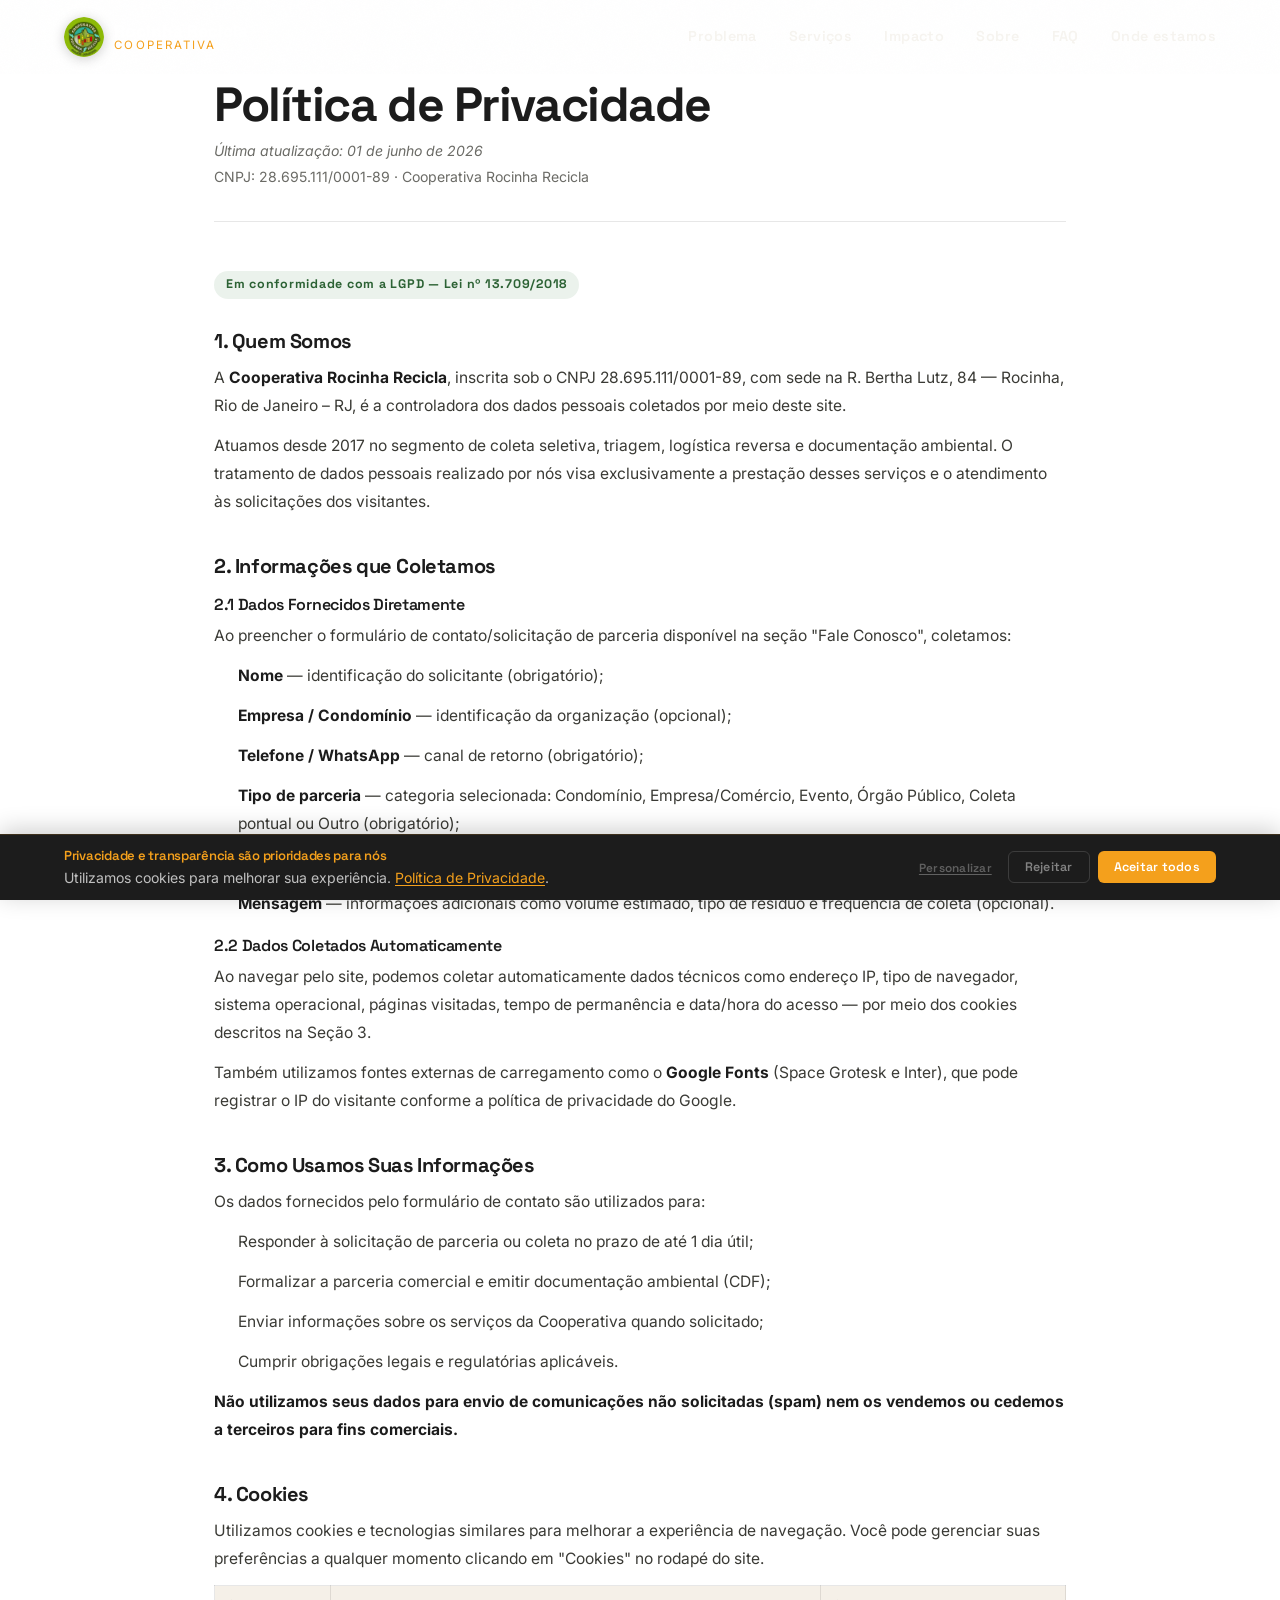
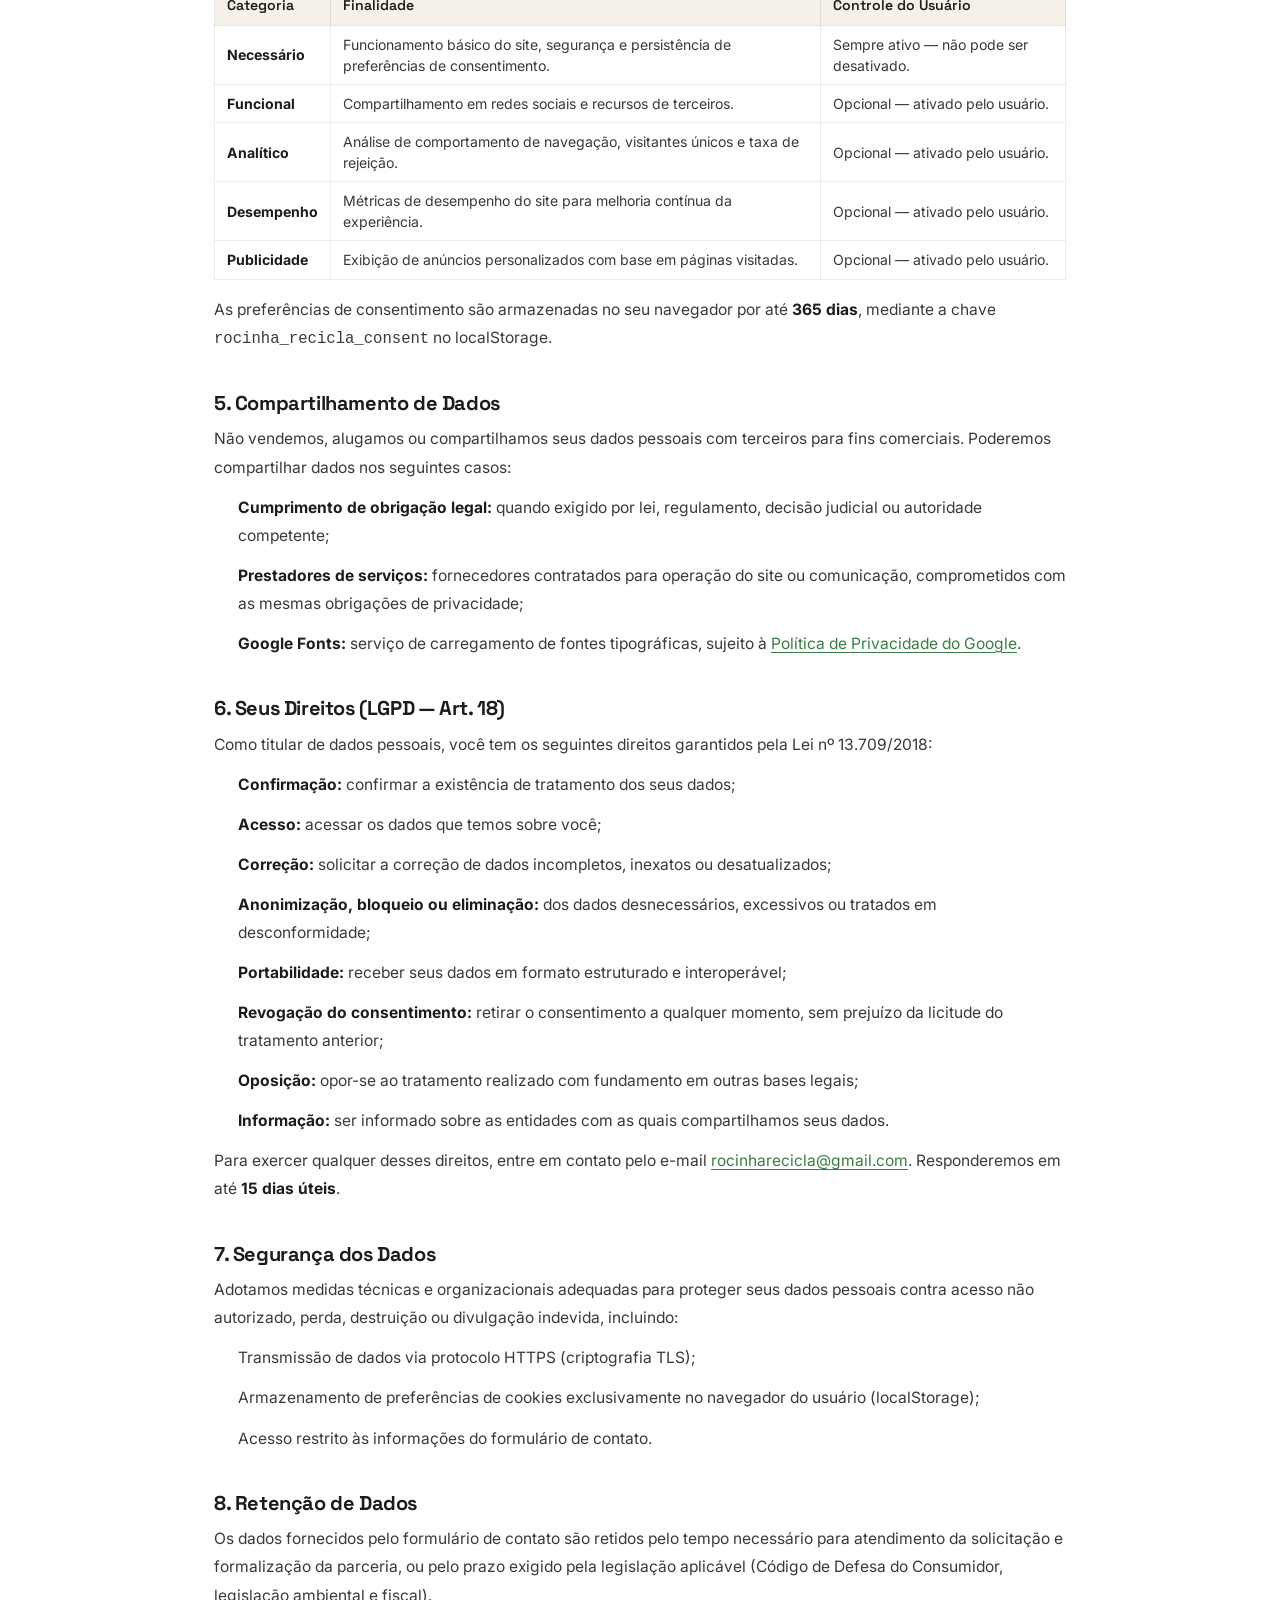
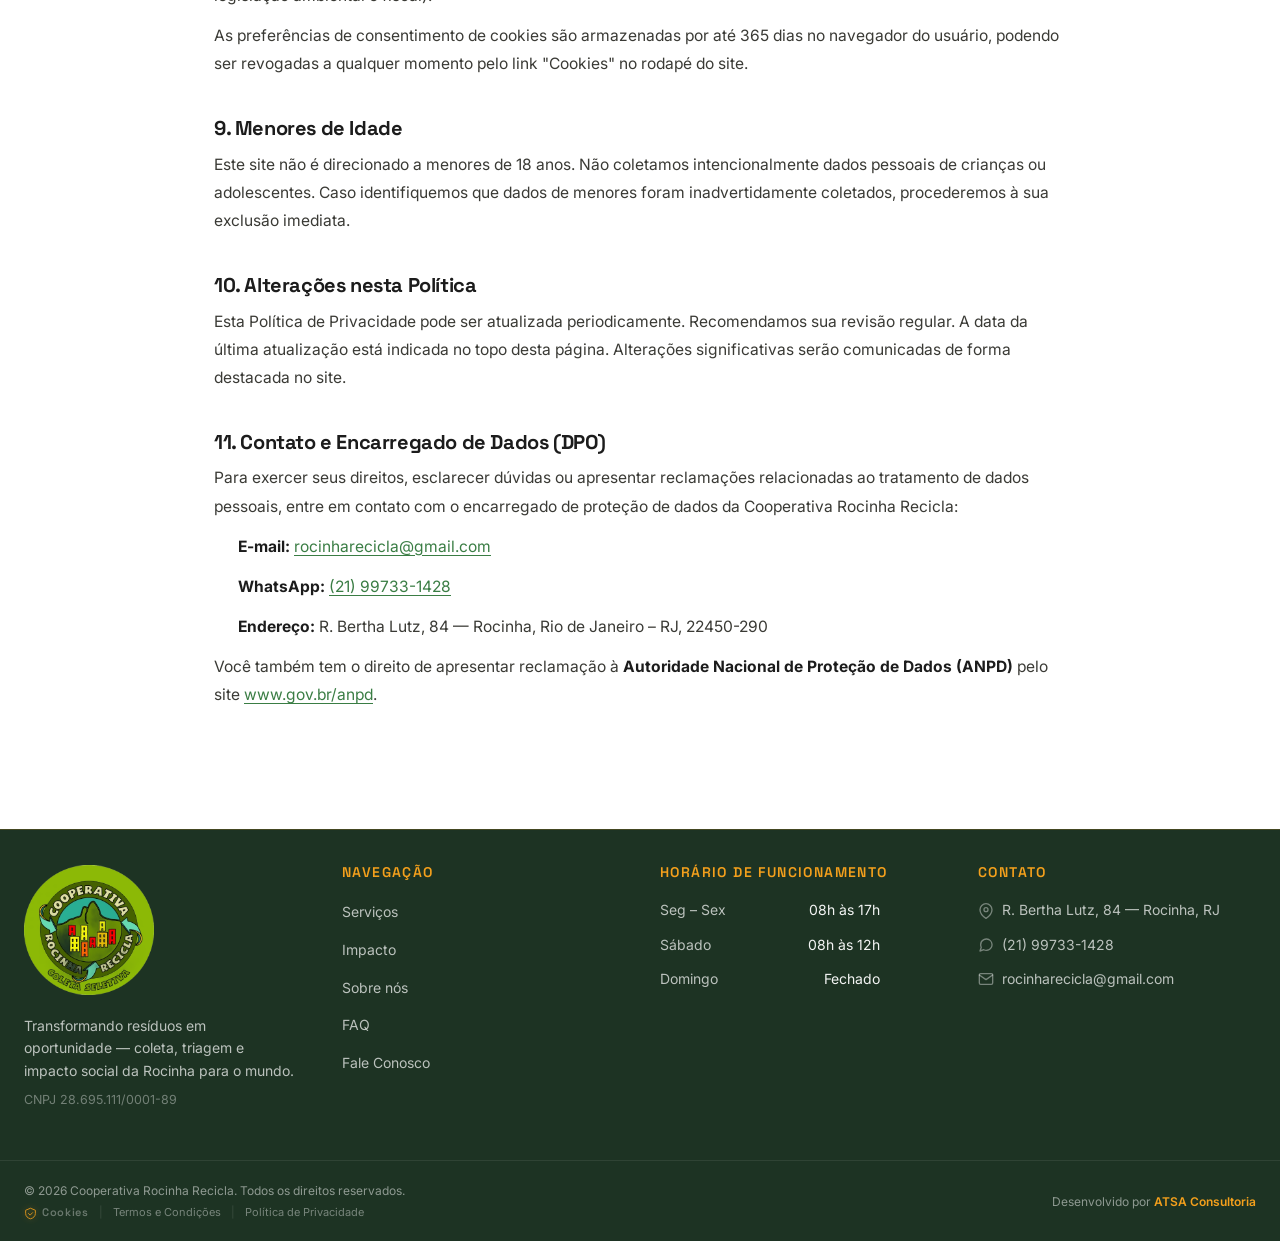
==== politica-de-privacidade.html @ c4a83812 "feat: adiciona landing page Cooperativa Rocinha Recicla Adiciona projeto completo da landing page: -" ====
<!DOCTYPE html>
<html lang="pt-BR">
<head>
  <meta charset="UTF-8">
  <meta name="viewport" content="width=device-width, initial-scale=1.0">
  <title>Política de Privacidade — Cooperativa Rocinha Recicla</title>
  <meta name="description" content="Política de Privacidade da Cooperativa Rocinha Recicla. Em conformidade com a LGPD (Lei 13.709/2018).">
  <link rel="preconnect" href="https://fonts.googleapis.com">
  <link rel="preconnect" href="https://fonts.gstatic.com" crossorigin>
  <link href="https://fonts.googleapis.com/css2?family=Space+Grotesk:wght@500;600;700&family=Inter:wght@400;500;600&display=swap" rel="stylesheet">
  <link rel="shortcut icon" href="Assets/favicon-rocinha-recicla.ico" type="image/x-icon">
  <link rel="stylesheet" href="style.css">
  <style>
    .legal-page {
      max-width: 900px;
      margin: 0 auto;
      padding: 80px 24px 80px;
    }
    .legal-page h1 {
      font-family: 'Space Grotesk', sans-serif;
      font-size: clamp(2rem, 5vw, 3rem);
      letter-spacing: -0.03em;
      line-height: 1.05;
      color: var(--preto);
      margin-bottom: 0.5rem;
    }
    .legal-page .legal-meta {
      font-size: 0.88rem;
      color: var(--cinza);
      margin-bottom: 3rem;
      padding-bottom: 2rem;
      border-bottom: 1px solid rgba(28,28,28,0.10);
    }
    .legal-page .legal-lgpd-badge {
      display: inline-block;
      background: rgba(58,125,68,0.10);
      color: #2c6234;
      font-family: 'Space Grotesk', sans-serif;
      font-size: 0.78rem;
      font-weight: 700;
      letter-spacing: 0.06em;
      padding: 4px 12px;
      border-radius: 100px;
      margin-bottom: 2rem;
    }
    .legal-page section { margin-bottom: 2.5rem; }
    .legal-page h2 {
      font-family: 'Space Grotesk', sans-serif;
      font-size: 1.25rem;
      font-weight: 700;
      letter-spacing: -0.02em;
      color: var(--preto);
      margin-bottom: 0.75rem;
    }
    .legal-page h3 {
      font-family: 'Space Grotesk', sans-serif;
      font-size: 1rem;
      font-weight: 600;
      color: var(--preto);
      margin: 1.25rem 0 0.5rem;
    }
    .legal-page p, .legal-page li {
      font-family: 'Inter', sans-serif;
      font-size: 0.975rem;
      line-height: 1.8;
      color: #3a3a35;
      margin-bottom: 0.75rem;
    }
    .legal-page ul {
      padding-left: 1.5rem;
      margin-bottom: 0.75rem;
    }
    .legal-page a {
      color: var(--verde);
      text-decoration: underline;
      text-underline-offset: 3px;
    }
    .legal-page a:hover { color: var(--verde-700); }
    .legal-page strong { color: var(--preto); }
    .legal-page .cookie-table {
      width: 100%;
      border-collapse: collapse;
      font-size: 0.88rem;
      margin-bottom: 1rem;
    }
    .legal-page .cookie-table th {
      background: #f5f0e8;
      font-family: 'Space Grotesk', sans-serif;
      font-weight: 600;
      text-align: left;
      padding: 8px 12px;
      border: 1px solid rgba(28,28,28,0.10);
    }
    .legal-page .cookie-table td {
      padding: 8px 12px;
      border: 1px solid rgba(28,28,28,0.08);
      color: #3a3a35;
      line-height: 1.5;
    }
  </style>
</head>
<body>

<!-- ============ NAVBAR ============ -->
<div id="nav-sentinel" aria-hidden="true"></div>
<header class="nav" id="nav" data-anim="nav">
  <div class="nav__inner">
    <a class="brand" href="index.html" aria-label="Cooperativa Rocinha Recicla — início">
      <span class="brand__mark" aria-hidden="true">
        <img src="Assets/logo-cooperativa-rocinha-recicla.webp" alt="Logotipo oficial da Cooperativa Rocinha Recicla" width="40" height="40" class="brand__logo-img">
      </span>
      <span class="brand__text">
        <strong>Rocinha Recicla</strong>
        <em>Cooperativa</em>
      </span>
    </a>
    <nav class="nav__links" aria-label="Navegação principal">
      <a href="index.html#problema">Problema</a>
      <a href="index.html#servicos">Serviços</a>
      <a href="index.html#impacto">Impacto</a>
      <a href="index.html#sobre">Sobre</a>
      <a href="index.html#faq">FAQ</a>
      <a href="index.html#localizacao">Onde estamos</a>
    </nav>
    <button class="nav__burger" id="burger" aria-label="Abrir menu" aria-expanded="false">
      <span></span><span></span><span></span>
    </button>
  </div>
</header>

<!-- ============ CONTEÚDO LEGAL ============ -->
<main>
  <div class="legal-page">
    <h1>Política de Privacidade</h1>
    <p class="legal-meta">
      <em>Última atualização: 01 de junho de 2026</em><br>
      CNPJ: 28.695.111/0001-89 · Cooperativa Rocinha Recicla
    </p>
    <span class="legal-lgpd-badge">Em conformidade com a LGPD — Lei nº 13.709/2018</span>

    <section>
      <h2>1. Quem Somos</h2>
      <p>A <strong>Cooperativa Rocinha Recicla</strong>, inscrita sob o CNPJ 28.695.111/0001-89, com sede na R. Bertha Lutz, 84 — Rocinha, Rio de Janeiro – RJ, é a controladora dos dados pessoais coletados por meio deste site.</p>
      <p>Atuamos desde 2017 no segmento de coleta seletiva, triagem, logística reversa e documentação ambiental. O tratamento de dados pessoais realizado por nós visa exclusivamente a prestação desses serviços e o atendimento às solicitações dos visitantes.</p>
    </section>

    <section>
      <h2>2. Informações que Coletamos</h2>

      <h3>2.1 Dados Fornecidos Diretamente</h3>
      <p>Ao preencher o formulário de contato/solicitação de parceria disponível na seção "Fale Conosco", coletamos:</p>
      <ul>
        <li><strong>Nome</strong> — identificação do solicitante (obrigatório);</li>
        <li><strong>Empresa / Condomínio</strong> — identificação da organização (opcional);</li>
        <li><strong>Telefone / WhatsApp</strong> — canal de retorno (obrigatório);</li>
        <li><strong>Tipo de parceria</strong> — categoria selecionada: Condomínio, Empresa/Comércio, Evento, Órgão Público, Coleta pontual ou Outro (obrigatório);</li>
        <li><strong>E-mail</strong> — canal de retorno e envio de documentação (obrigatório);</li>
        <li><strong>Mensagem</strong> — informações adicionais como volume estimado, tipo de resíduo e frequência de coleta (opcional).</li>
      </ul>

      <h3>2.2 Dados Coletados Automaticamente</h3>
      <p>Ao navegar pelo site, podemos coletar automaticamente dados técnicos como endereço IP, tipo de navegador, sistema operacional, páginas visitadas, tempo de permanência e data/hora do acesso — por meio dos cookies descritos na Seção 3.</p>
      <p>Também utilizamos fontes externas de carregamento como o <strong>Google Fonts</strong> (Space Grotesk e Inter), que pode registrar o IP do visitante conforme a política de privacidade do Google.</p>
    </section>

    <section>
      <h2>3. Como Usamos Suas Informações</h2>
      <p>Os dados fornecidos pelo formulário de contato são utilizados para:</p>
      <ul>
        <li>Responder à solicitação de parceria ou coleta no prazo de até 1 dia útil;</li>
        <li>Formalizar a parceria comercial e emitir documentação ambiental (CDF);</li>
        <li>Enviar informações sobre os serviços da Cooperativa quando solicitado;</li>
        <li>Cumprir obrigações legais e regulatórias aplicáveis.</li>
      </ul>
      <p><strong>Não utilizamos seus dados para envio de comunicações não solicitadas (spam) nem os vendemos ou cedemos a terceiros para fins comerciais.</strong></p>
    </section>

    <section>
      <h2>4. Cookies</h2>
      <p>Utilizamos cookies e tecnologias similares para melhorar a experiência de navegação. Você pode gerenciar suas preferências a qualquer momento clicando em "Cookies" no rodapé do site.</p>

      <table class="cookie-table">
        <thead>
          <tr>
            <th>Categoria</th>
            <th>Finalidade</th>
            <th>Controle do Usuário</th>
          </tr>
        </thead>
        <tbody>
          <tr>
            <td><strong>Necessário</strong></td>
            <td>Funcionamento básico do site, segurança e persistência de preferências de consentimento.</td>
            <td>Sempre ativo — não pode ser desativado.</td>
          </tr>
          <tr>
            <td><strong>Funcional</strong></td>
            <td>Compartilhamento em redes sociais e recursos de terceiros.</td>
            <td>Opcional — ativado pelo usuário.</td>
          </tr>
          <tr>
            <td><strong>Analítico</strong></td>
            <td>Análise de comportamento de navegação, visitantes únicos e taxa de rejeição.</td>
            <td>Opcional — ativado pelo usuário.</td>
          </tr>
          <tr>
            <td><strong>Desempenho</strong></td>
            <td>Métricas de desempenho do site para melhoria contínua da experiência.</td>
            <td>Opcional — ativado pelo usuário.</td>
          </tr>
          <tr>
            <td><strong>Publicidade</strong></td>
            <td>Exibição de anúncios personalizados com base em páginas visitadas.</td>
            <td>Opcional — ativado pelo usuário.</td>
          </tr>
        </tbody>
      </table>

      <p>As preferências de consentimento são armazenadas no seu navegador por até <strong>365 dias</strong>, mediante a chave <code>rocinha_recicla_consent</code> no localStorage.</p>
    </section>

    <section>
      <h2>5. Compartilhamento de Dados</h2>
      <p>Não vendemos, alugamos ou compartilhamos seus dados pessoais com terceiros para fins comerciais. Poderemos compartilhar dados nos seguintes casos:</p>
      <ul>
        <li><strong>Cumprimento de obrigação legal:</strong> quando exigido por lei, regulamento, decisão judicial ou autoridade competente;</li>
        <li><strong>Prestadores de serviços:</strong> fornecedores contratados para operação do site ou comunicação, comprometidos com as mesmas obrigações de privacidade;</li>
        <li><strong>Google Fonts:</strong> serviço de carregamento de fontes tipográficas, sujeito à <a href="https://policies.google.com/privacy" target="_blank" rel="noopener noreferrer">Política de Privacidade do Google</a>.</li>
      </ul>
    </section>

    <section>
      <h2>6. Seus Direitos (LGPD — Art. 18)</h2>
      <p>Como titular de dados pessoais, você tem os seguintes direitos garantidos pela Lei nº 13.709/2018:</p>
      <ul>
        <li><strong>Confirmação:</strong> confirmar a existência de tratamento dos seus dados;</li>
        <li><strong>Acesso:</strong> acessar os dados que temos sobre você;</li>
        <li><strong>Correção:</strong> solicitar a correção de dados incompletos, inexatos ou desatualizados;</li>
        <li><strong>Anonimização, bloqueio ou eliminação:</strong> dos dados desnecessários, excessivos ou tratados em desconformidade;</li>
        <li><strong>Portabilidade:</strong> receber seus dados em formato estruturado e interoperável;</li>
        <li><strong>Revogação do consentimento:</strong> retirar o consentimento a qualquer momento, sem prejuízo da licitude do tratamento anterior;</li>
        <li><strong>Oposição:</strong> opor-se ao tratamento realizado com fundamento em outras bases legais;</li>
        <li><strong>Informação:</strong> ser informado sobre as entidades com as quais compartilhamos seus dados.</li>
      </ul>
      <p>Para exercer qualquer desses direitos, entre em contato pelo e-mail <a href="mailto:rocinharecicla@gmail.com">rocinharecicla@gmail.com</a>. Responderemos em até <strong>15 dias úteis</strong>.</p>
    </section>

    <section>
      <h2>7. Segurança dos Dados</h2>
      <p>Adotamos medidas técnicas e organizacionais adequadas para proteger seus dados pessoais contra acesso não autorizado, perda, destruição ou divulgação indevida, incluindo:</p>
      <ul>
        <li>Transmissão de dados via protocolo HTTPS (criptografia TLS);</li>
        <li>Armazenamento de preferências de cookies exclusivamente no navegador do usuário (localStorage);</li>
        <li>Acesso restrito às informações do formulário de contato.</li>
      </ul>
    </section>

    <section>
      <h2>8. Retenção de Dados</h2>
      <p>Os dados fornecidos pelo formulário de contato são retidos pelo tempo necessário para atendimento da solicitação e formalização da parceria, ou pelo prazo exigido pela legislação aplicável (Código de Defesa do Consumidor, legislação ambiental e fiscal).</p>
      <p>As preferências de consentimento de cookies são armazenadas por até 365 dias no navegador do usuário, podendo ser revogadas a qualquer momento pelo link "Cookies" no rodapé do site.</p>
    </section>

    <section>
      <h2>9. Menores de Idade</h2>
      <p>Este site não é direcionado a menores de 18 anos. Não coletamos intencionalmente dados pessoais de crianças ou adolescentes. Caso identifiquemos que dados de menores foram inadvertidamente coletados, procederemos à sua exclusão imediata.</p>
    </section>

    <section>
      <h2>10. Alterações nesta Política</h2>
      <p>Esta Política de Privacidade pode ser atualizada periodicamente. Recomendamos sua revisão regular. A data da última atualização está indicada no topo desta página. Alterações significativas serão comunicadas de forma destacada no site.</p>
    </section>

    <section>
      <h2>11. Contato e Encarregado de Dados (DPO)</h2>
      <p>Para exercer seus direitos, esclarecer dúvidas ou apresentar reclamações relacionadas ao tratamento de dados pessoais, entre em contato com o encarregado de proteção de dados da Cooperativa Rocinha Recicla:</p>
      <ul>
        <li><strong>E-mail:</strong> <a href="mailto:rocinharecicla@gmail.com">rocinharecicla@gmail.com</a></li>
        <li><strong>WhatsApp:</strong> <a href="https://wa.me/5521997331428?text=Ol%C3%A1%2C%20vim%20atrav%C3%A9s%20do%20site%20e%20gostaria%20de%20uma%20informa%C3%A7%C3%A3o." target="_blank" rel="noopener">(21) 99733-1428</a></li>
        <li><strong>Endereço:</strong> R. Bertha Lutz, 84 — Rocinha, Rio de Janeiro – RJ, 22450-290</li>
      </ul>
      <p>Você também tem o direito de apresentar reclamação à <strong>Autoridade Nacional de Proteção de Dados (ANPD)</strong> pelo site <a href="https://www.gov.br/anpd" target="_blank" rel="noopener noreferrer">www.gov.br/anpd</a>.</p>
    </section>
  </div>
</main>

<!-- ============ RODAPÉ ============ -->
<footer class="footer">
  <div class="footer-main">
    <div class="footer-container">
      <div class="footer-brand">
        <div class="footer-logo">
          <img src="Assets/logo-cooperativa-rocinha-recicla.webp" alt="Logotipo da Cooperativa Rocinha Recicla" width="180" height="auto">
        </div>
        <p class="footer-brand__desc">Transformando resíduos em oportunidade — coleta, triagem e impacto social da Rocinha para o mundo.</p>
        <p class="footer-brand__cnpj">CNPJ 28.695.111/0001-89</p>
      </div>
      <div class="footer-links">
        <h4>Navegação</h4>
        <ul>
          <li><a href="index.html#servicos">Serviços</a></li>
          <li><a href="index.html#impacto">Impacto</a></li>
          <li><a href="index.html#sobre">Sobre nós</a></li>
          <li><a href="index.html#faq">FAQ</a></li>
          <li><a href="index.html#contato">Fale Conosco</a></li>
        </ul>
      </div>
      <div class="footer-links">
        <h4>Horário de Funcionamento</h4>
        <ul class="footer-hours">
          <li><span>Seg – Sex</span><span>08h às 17h</span></li>
          <li><span>Sábado</span><span>08h às 12h</span></li>
          <li><span>Domingo</span><span>Fechado</span></li>
        </ul>
      </div>
      <div class="footer-contact">
        <h4>Contato</h4>
        <ul>
          <li>
            <svg width="16" height="16" viewBox="0 0 24 24" fill="none" stroke="currentColor" stroke-width="2" stroke-linecap="round" stroke-linejoin="round" aria-hidden="true"><path d="M21 10c0 7-9 13-9 13s-9-6-9-13a9 9 0 0 1 18 0z"/><circle cx="12" cy="10" r="3"/></svg>
            <a href="https://www.google.com/maps/dir//R.+Bertha+Lutz,+84,+Rocinha,+Rio+de+Janeiro" target="_blank" rel="noopener noreferrer">R. Bertha Lutz, 84 — Rocinha, RJ</a>
          </li>
          <li>
            <svg width="16" height="16" viewBox="0 0 24 24" fill="none" stroke="currentColor" stroke-width="2" stroke-linecap="round" stroke-linejoin="round" aria-hidden="true"><path d="M21 11.5a8.38 8.38 0 0 1-.9 3.8 8.5 8.5 0 0 1-7.6 4.7 8.38 8.38 0 0 1-3.8-.9L3 21l1.9-5.7a8.38 8.38 0 0 1-.9-3.8 8.5 8.5 0 0 1 4.7-7.6 8.38 8.38 0 0 1 3.8-.9h.5a8.48 8.48 0 0 1 8 8v.5z"/></svg>
            <a href="https://wa.me/5521997331428?text=Ol%C3%A1%2C%20vim%20atrav%C3%A9s%20do%20site%20e%20gostaria%20de%20uma%20informa%C3%A7%C3%A3o." target="_blank" rel="noopener noreferrer">(21) 99733-1428</a>
          </li>
          <li>
            <svg width="16" height="16" viewBox="0 0 24 24" fill="none" stroke="currentColor" stroke-width="2" stroke-linecap="round" stroke-linejoin="round" aria-hidden="true"><path d="M4 4h16c1.1 0 2 .9 2 2v12c0 1.1-.9 2-2 2H4c-1.1 0-2-.9-2-2V6c0-1.1.9-2 2-2z"/><polyline points="22,6 12,13 2,6"/></svg>
            <a href="mailto:rocinharecicla@gmail.com">rocinharecicla@gmail.com</a>
          </li>
        </ul>
      </div>
    </div>
  </div>
  <div class="footer-bottom">
    <div class="footer-container footer-container--bottom">
      <div class="footer-credits-left">
        <p class="footer-copyright">© 2026 Cooperativa Rocinha Recicla. Todos os direitos reservados.</p>
        <div class="footer-legal-links">
          <a href="#" id="ck-prefs-link" class="ck-footer-link">
            <svg id="cookie-toggle" class="ck-footer-icon" viewBox="0 0 16 16" fill="none" xmlns="http://www.w3.org/2000/svg" aria-hidden="true">
              <path d="M8 1.5L2 4v4c0 3.3 2.5 5.7 6 6.5 3.5-.8 6-3.2 6-6.5V4L8 1.5z" stroke="currentColor" stroke-width="1.2" stroke-linejoin="round"/>
              <path class="ck-shield-check" d="M5.5 8l2 2 3-3" stroke="currentColor" stroke-width="1.2" stroke-linecap="round" stroke-linejoin="round"/>
            </svg>
            Cookies
          </a>
          <span aria-hidden="true">|</span>
          <a href="termos-e-condicoes.html">Termos e Condições</a>
          <span aria-hidden="true">|</span>
          <a href="politica-de-privacidade.html">Política de Privacidade</a>
        </div>
      </div>
      <div class="footer-credits-right">
        Desenvolvido por <a href="https://www.atsaconsultoria.com.br" target="_blank" rel="noopener noreferrer">ATSA Consultoria</a>
      </div>
    </div>
  </div>
</footer>

<div id="ck-banner" class="ck-banner" role="region" aria-labelledby="ck-banner-title" aria-describedby="ck-banner-description" aria-live="polite" aria-hidden="true">
  <div class="ck-banner__inner">
    <div class="ck-banner__content">
      <h2 id="ck-banner-title" class="ck-banner__title">Privacidade e transparência são prioridades para nós</h2>
      <p id="ck-banner-description" class="ck-banner__text">Utilizamos cookies para melhorar sua experiência. <a href="politica-de-privacidade.html" class="ck-banner__link">Política de Privacidade</a>.</p>
    </div>
    <div class="ck-banner__actions">
      <button id="ck-customize" class="ck-btn ck-btn--ghost">Personalizar</button>
      <button id="ck-reject" class="ck-btn ck-btn--outline">Rejeitar</button>
      <button id="ck-accept-all" class="ck-btn ck-btn--primary">Aceitar todos</button>
    </div>
  </div>
</div>
<div id="ck-modal" class="ck-modal" role="dialog" aria-modal="true" aria-labelledby="ck-modal-title" aria-hidden="true">
  <div class="ck-modal__overlay" id="ck-modal-overlay"></div>
  <div class="ck-modal__box">
    <div class="ck-modal__header">
      <h2 id="ck-modal-title" class="ck-modal__title">Preferências de Consentimento</h2>
      <button class="ck-modal__close" id="ck-modal-close" aria-label="Fechar modal">
        <svg width="18" height="18" viewBox="0 0 24 24" fill="none"><path d="M18 6L6 18M6 6l12 12" stroke="currentColor" stroke-width="2" stroke-linecap="round" stroke-linejoin="round"/></svg>
      </button>
    </div>
    <section class="ck-modal__body">
      <p class="ck-modal__intro">Os cookies <strong>"Necessário"</strong> são essenciais e não podem ser desativados.</p>
      <div class="ck-categories">
        <div class="ck-category"><div class="ck-category__header"><div class="ck-category__info"><h3 class="ck-category__name">Necessário</h3><p class="ck-category__desc">Essenciais para navegação e segurança.</p></div><span class="ck-category__badge">Sempre ativo</span></div></div>
        <div class="ck-category"><div class="ck-category__header"><div class="ck-category__info"><h3 class="ck-category__name">Funcional</h3><p class="ck-category__desc">Funcionalidades de compartilhamento e recursos de terceiros.</p></div><label class="ck-toggle" aria-label="Ativar cookies funcionais"><input type="checkbox" id="ck-functional" name="functional"><span class="ck-toggle__slider"></span></label></div></div>
        <div class="ck-category"><div class="ck-category__header"><div class="ck-category__info"><h3 class="ck-category__name">Analítico</h3><p class="ck-category__desc">Entender como visitantes interagem com o site.</p></div><label class="ck-toggle" aria-label="Ativar cookies analíticos"><input type="checkbox" id="ck-analytics" name="analytics"><span class="ck-toggle__slider"></span></label></div></div>
        <div class="ck-category"><div class="ck-category__header"><div class="ck-category__info"><h3 class="ck-category__name">Desempenho</h3><p class="ck-category__desc">Analisar desempenho do site.</p></div><label class="ck-toggle" aria-label="Ativar cookies de desempenho"><input type="checkbox" id="ck-performance" name="performance"><span class="ck-toggle__slider"></span></label></div></div>
        <div class="ck-category"><div class="ck-category__header"><div class="ck-category__info"><h3 class="ck-category__name">Publicidade</h3><p class="ck-category__desc">Anúncios personalizados.</p></div><label class="ck-toggle" aria-label="Ativar cookies de publicidade"><input type="checkbox" id="ck-advertising" name="advertising"><span class="ck-toggle__slider"></span></label></div></div>
      </div>
    </section>
    <div class="ck-modal__footer">
      <button id="ck-modal-reject" class="ck-btn ck-btn--outline">Rejeitar</button>
      <button id="ck-modal-save" class="ck-btn ck-btn--ghost">Salvar</button>
      <button id="ck-modal-accept-all" class="ck-btn ck-btn--primary">Aceitar todos</button>
    </div>
  </div>
</div>
<div id="ck-live-region" class="sr-only" aria-live="polite" aria-atomic="true"></div>
<script src="script.js"></script>
<script src="cookie-banner.js" defer></script>
</body>
</html>
---- style.css ----
/* ============================================================
   COOPERATIVA ROCINHA RECICLA — style.css
   Ativismo sustentável urbano · mobile-first
   ============================================================ */

/* ========================================
   WHATSAPP PREMIUM EXPERIENCE (AG5 V2)
   ======================================== */

/* Container */
.wa-premium-container {
    position: fixed;
    bottom: 24px;
    right: 24px;
    z-index: 1000;
    font-family: var(--f-body);
}

/* O Balão - Estética Glassmorphism */
.wa-bubble {
    width: 300px;
    position: absolute;
    bottom: 85px;
    right: 0;
    background: rgba(255, 255, 255, 0.92);
    backdrop-filter: blur(15px);
    -webkit-backdrop-filter: blur(15px);
    border: 1px solid rgba(255, 255, 255, 0.5);
    border-radius: 24px 24px 4px 24px;
    box-shadow: 0 20px 40px rgba(0,0,0,0.12);
    padding: 20px;
    opacity: 0;
    visibility: hidden;
    transform: translateY(20px) scale(0.95);
    transition: all 0.6s cubic-bezier(0.34, 1.56, 0.64, 1);
}

.wa-bubble.show {
    opacity: 1;
    visibility: visible;
    transform: translateY(0) scale(1);
}

/* Cabeçalho do Chat */
.wa-header {
    display: flex;
    align-items: center;
    gap: 12px;
    margin-bottom: 15px;
    border-bottom: 1px solid rgba(0,0,0,0.05);
    padding-bottom: 12px;
}

.wa-avatar-wrapper { position: relative; }
.wa-avatar {
    width: 45px;
    height: 45px;
    border-radius: 50%;
    object-fit: cover;
    border: 2px solid #25d366;
}

.wa-status-dot {
    position: absolute;
    bottom: -2px;
    right: -2px;
    width: 12px;
    height: 12px;
    background: #25d366;
    border: 2px solid #fff;
    border-radius: 50%;
    animation: wa-pulse-green 2s infinite;
}

.wa-name {
    display: block;
    font-weight: 700;
    color: #1a1a1a;
    font-size: 15px;
    font-family: var(--f-head);
}

.wa-status-text {
    font-size: 11px;
    color: #666;
    text-transform: uppercase;
    letter-spacing: 0.5px;
}

/* Animação de Digitação */
.wa-typing {
    display: flex;
    gap: 4px;
    padding: 10px 0;
}

.wa-typing span {
    width: 6px;
    height: 6px;
    background: #25d366;
    border-radius: 50%;
    animation: wa-typing-ani 1.4s infinite;
    opacity: 0.4;
}

.wa-typing span:nth-child(2) { animation-delay: 0.2s; }
.wa-typing span:nth-child(3) { animation-delay: 0.4s; }

@keyframes wa-typing-ani {
    0%, 100% { transform: translateY(0); opacity: 0.4; }
    50% { transform: translateY(-4px); opacity: 1; }
}

/* Texto da Mensagem */
.wa-message-text p {
    margin: 0;
    font-size: 14px;
    color: #333;
    line-height: 1.5;
}

.wa-message-text strong { color: #000; font-weight: 700; }

/* Botão Flutuante - REDONDO */
.wa-float-btn {
    width: 60px;
    height: 60px;
    background: linear-gradient(135deg, #25d366 0%, #128c7e 100%);
    color: #fff;
    border-radius: 50%;
    display: flex;
    align-items: center;
    justify-content: center;
    font-size: 30px;
    box-shadow: 0 8px 20px rgba(37, 211, 102, 0.35);
    text-decoration: none;
    transition: all 0.3s ease;
    position: relative;
}

.wa-float-btn:hover {
    transform: scale(1.08);
    box-shadow: 0 12px 28px rgba(37, 211, 102, 0.45);
}

/* Badge de Notificação */
.wa-badge {
    position: absolute;
    top: -4px;
    right: -4px;
    background: #ff3b30;
    color: #fff;
    font-size: 10px;
    font-weight: 800;
    width: 20px;
    height: 20px;
    border-radius: 50%;
    display: flex;
    align-items: center;
    justify-content: center;
    border: 2px solid #fff;
    transform: scale(0);
    transition: transform 0.5s ease;
    font-family: var(--f-head);
}

.wa-badge.show { transform: scale(1); }

/* Fechar */
.wa-close {
    position: absolute;
    top: 12px;
    right: 12px;
    background: none;
    border: none;
    color: #999;
    cursor: pointer;
    font-size: 14px;
    transition: color 0.3s;
    padding: 4px;
}
.wa-close:hover { color: #333; }

/* Animações Auxiliares */
@keyframes wa-pulse-green {
    0% { box-shadow: 0 0 0 0 rgba(37, 211, 102, 0.7); }
    70% { box-shadow: 0 0 0 10px rgba(37, 211, 102, 0); }
    100% { box-shadow: 0 0 0 0 rgba(37, 211, 102, 0); }
}

/* Responsivo */
@media (max-width: 480px) {
    .wa-premium-container { bottom: 20px; right: 20px; }
    .wa-bubble { width: 260px; bottom: 75px; }
}

:root{
  /* paleta */
  --verde:#3A7D44;
  --verde-700:#2c6234;
  --verde-900:#1f4426;
  --creme:#F5F0E8;
  --preto:#1C1C1C;
  --preto-soft:#262626;
  --ambar:#F4A01C;
  --ambar-700:#d4860a;
  --branco:#FFFFFF;
  --cinza:#6b6b66;

  /* tipografia */
  --f-head:"Space Grotesk", system-ui, sans-serif;
  --f-body:"Inter", system-ui, sans-serif;

  /* espaçamento */
  --sp-1:.5rem; --sp-2:1rem; --sp-3:1.5rem; --sp-4:2rem;
  --sp-5:3rem; --sp-6:4.5rem; --sp-7:6.5rem;
  --maxw:1200px;
  --nav-h:74px;
  --radius:18px;

  --ease:cubic-bezier(.16,1,.3,1);
}

*,*::before,*::after{box-sizing:border-box;margin:0;padding:0}
html{scroll-behavior:smooth;scroll-padding-top:var(--nav-h)}
body{
  font-family:var(--f-body);
  color:var(--preto);
  background:var(--branco);
  line-height:1.6;
  -webkit-font-smoothing:antialiased;
  overflow-x:hidden;
}
img{display:block;max-width:100%}
a{color:inherit;text-decoration:none}
h1,h2,h3,h4{font-family:var(--f-head);font-weight:700;line-height:1.04;letter-spacing:-.02em}
ul,ol{list-style:none}

.hl{color:var(--verde)}
.hl-amber{color:var(--ambar)}

/* ---------- section tags ---------- */
.section-tag{
  font-family:var(--f-head);font-weight:600;font-size:.78rem;
  letter-spacing:.22em;text-transform:uppercase;color:var(--verde);
  margin-bottom:var(--sp-2);
}
.section-tag--light{color:var(--ambar)}

/* ---------- buttons ---------- */
.btn{
  display:inline-flex;align-items:center;justify-content:center;gap:.5rem;
  font-family:var(--f-head);font-weight:600;font-size:.98rem;
  padding:.85rem 1.6rem;border-radius:100px;border:2px solid transparent;
  cursor:pointer;transition:transform .2s var(--ease),background .2s ease,color .2s ease,border-color .2s ease;
  will-change:transform;text-align:center;
}
.btn--amber{background:var(--ambar);color:var(--preto)}
.btn--amber:hover{background:var(--ambar-700);transform:translateY(-3px);box-shadow:0 10px 25px rgba(244, 160, 28, 0.22)}
.btn--green{background:var(--verde);color:#fff}
.btn--green:hover{background:var(--verde-700);transform:translateY(-3px);box-shadow:0 10px 25px rgba(58, 125, 68, 0.22)}
.btn--ghost{background:transparent;border-color:currentColor;color:inherit}
.btn--ghost:hover{background:var(--verde);border-color:var(--verde);color:#fff;transform:translateY(-3px);box-shadow:0 10px 25px rgba(58, 125, 68, 0.12)}
.btn--small{padding:.6rem 1.1rem;font-size:.85rem}
.btn--block{width:100%}

.link-arrow{font-family:var(--f-head);font-weight:600;color:var(--verde);border-bottom:2px solid var(--ambar);padding-bottom:2px}
.link-arrow:hover{color:var(--verde-700)}

/* ============================================================
   NAVBAR (ULTRA PREMIUM SYSTEM)
   ============================================================ */
#nav-sentinel{position:absolute;top:0;left:0;width:1px;height:1px}
.nav{
  position:fixed;top:0;left:0;right:0;z-index:100;
  background:transparent;
  transition: 
    background 0.5s cubic-bezier(0.16, 1, 0.3, 1),
    box-shadow 0.5s cubic-bezier(0.16, 1, 0.3, 1);
  overflow: hidden;
}
/* Ruído de textura sutil — grão premium na navbar inteira */
.nav::before {
  content: "";
  position: absolute;
  inset: 0;
  background-image: url("data:image/svg+xml,%3Csvg viewBox='0 0 200 200' xmlns='http://www.w3.org/2000/svg'%3E%3Cfilter id='n'%3E%3CfeTurbulence type='fractalNoise' baseFrequency='0.75' numOctaves='4' stitchTiles='stitch'/%3E%3C/filter%3E%3Crect width='100%25' height='100%25' filter='url(%23n)' opacity='1'/%3E%3C/svg%3E");
  opacity: 0.020;
  pointer-events: none;
  z-index: 0;
}
/* Linha de borda premium que se dissolve nas extremidades esquerda e direita */
.nav::after {
  content: "";
  position: absolute;
  left: 0;
  right: 0;
  bottom: 0;
  height: 1px;
  background: linear-gradient(to right, transparent, rgba(255, 255, 255, 0.08) 15%, rgba(255, 255, 255, 0.08) 85%, transparent);
  z-index: 1;
  opacity: 0;
  transition: opacity 0.5s ease;
}
.nav.is-scrolled{
  background: rgba(20, 20, 20, 0.82);
  backdrop-filter: blur(28px);
  -webkit-backdrop-filter: blur(28px);
  box-shadow: 0 12px 40px rgba(0, 0, 0, 0.4);
}
.nav.is-scrolled::after {
  opacity: 1;
}
.nav__inner{
  position: relative;
  z-index: 2;
  max-width:var(--maxw);margin:0 auto;height:var(--nav-h);
  display:flex;align-items:center;gap:var(--sp-3);
  padding:0 var(--sp-3);
  transition: height 0.5s cubic-bezier(0.16, 1, 0.3, 1);
}
.nav.is-scrolled .nav__inner{
  height: 64px;
}
.nav__progress {
  position: absolute;
  bottom: 0;
  left: 0;
  width: 0%;
  height: 2px;
  background: var(--ambar);
  box-shadow: 0 0 8px rgba(244, 160, 28, 0.7);
  z-index: 3;
  transition: width 0.1s ease-out;
}
.brand{display:flex;align-items:center;gap:.65rem;margin-right:auto}
.brand__mark{display:flex;flex-shrink:0;filter:drop-shadow(0 2px 6px rgba(0,0,0,.2));transition:transform .4s var(--ease)}
.brand__mark img{border-radius:50%;object-fit:cover}
.brand:hover .brand__mark{transform:scale(1.06) rotate(5deg)}
.brand__text{display:flex;flex-direction:column;line-height:1}
.brand__text strong{font-family:var(--f-head);font-weight:700;font-size:1.08rem;color:#fff}
.brand__text em{font-style:normal;font-size:.72rem;letter-spacing:.18em;text-transform:uppercase;color:var(--ambar);transition:opacity 0.4s var(--ease)}
.nav.is-scrolled .brand__text em {
  opacity: 0.65;
}

.nav__links{display:none;gap:2rem;align-items:center}
.nav__links a{
  position:relative;
  font-family:var(--f-head);font-weight:600;font-size:.9rem;color:#f3f0ea;
  opacity: 0.75;
  letter-spacing: 0.03em;
  transition: opacity .4s var(--ease), color .4s var(--ease);
  padding: 6px 0;
}
.nav__links a::after{
  content:'';
  position:absolute;
  bottom:-2px;
  left:0;
  width:100%;
  height:2px;
  background-color:var(--ambar);
  box-shadow: 0 0 6px rgba(244, 160, 28, 0.5);
  transform:scaleX(0);
  transform-origin:center;
  transition:transform 0.35s cubic-bezier(0.16, 1, 0.3, 1);
}
.nav__links:hover a {
  opacity: 0.35;
}
.nav__links a:hover {
  opacity: 1;
  color: var(--ambar);
}
.nav__links a:hover::after{
  transform:scaleX(1);
}

.nav__cta-desktop {
  display: none;
}

.nav__burger{
  display:flex;flex-direction:column;justify-content:center;align-items:flex-end;gap:6px;
  background:none;border:0;cursor:pointer;
  padding:8px;width:40px;height:40px;margin-left:auto;
  border-radius:50%;
  transition:background 0.3s ease;
}
.nav__burger:hover{
  background:rgba(255,255,255,0.08);
}
.nav__burger span{
  width:24px;height:2px;background:#fff;
  transition:all 0.3s cubic-bezier(0.16, 1, 0.3, 1);
  transform-origin:center;
}
.nav__burger span:nth-child(2){
  width:18px;
}
.nav__burger span:nth-child(3){
  width:24px;
}
.nav__burger[aria-expanded="true"] span:nth-child(2){
  opacity:0;
  width:0;
}
.nav__burger[aria-expanded="true"] span:nth-child(1){
  transform:translateY(8px) rotate(45deg);
  width:24px;
}
.nav__burger[aria-expanded="true"] span:nth-child(3){
  transform:translateY(-8px) rotate(-45deg);
  width:24px;
}

/* Drawer scroll-lock */
body.scroll-lock {
  overflow: hidden !important;
}

/* ============================================================
   HERO — split 60/40
   ============================================================ */
.hero{
  position:relative;background:var(--preto);color:#fff;
  overflow:hidden;
  min-height:70vh;padding-top:var(--nav-h);
  display:flex;
}
.hero__video-wrapper{
  position:absolute;top:0;left:0;width:100%;height:100%;
  z-index:1;overflow:hidden;
}
.hero__bg-video{
  width:100%;height:100%;object-fit:cover;
  pointer-events:none;
}
.hero__bg-overlay{
  position:absolute;top:0;left:0;width:100%;height:100%;
  background:linear-gradient(135deg, rgba(28, 28, 28, 0.95) 45%, rgba(28, 28, 28, 0.2) 100%), linear-gradient(to bottom, rgba(28,28,28,0.1), var(--preto));
  z-index:2;
}
.hero__inner{
  width:100%;max-width:var(--maxw);
  margin:0 auto;padding:0 var(--sp-4);
  position:relative;z-index:3;
  display:flex;align-items:center;
  min-height:inherit;
}
.hero__text{
  padding:var(--sp-5) 0 var(--sp-4);
  display:flex;flex-direction:column;justify-content:center;
  max-width:680px;
}
.kicker{
  display:inline-flex;align-items:center;gap:.5rem;
  font-family:var(--f-head);font-weight:600;font-size:.72rem;letter-spacing:.15em;
  text-transform:uppercase;color:var(--ambar);
  background:rgba(255,255,255,.04);border:1px solid rgba(255,255,255,.08);
  padding:.45rem 1rem;border-radius:100px;backdrop-filter:blur(8px);
  margin-bottom:var(--sp-3);width:fit-content;
}
.kicker::before{
  content:'';display:inline-block;width:6px;height:6px;
  background-color:var(--verde);border-radius:50%;
  box-shadow:0 0 8px var(--verde);animation:pulseDot 2s infinite;
}
@keyframes pulseDot{
  0%{transform:scale(.95);box-shadow:0 0 0 0 rgba(58,125,68,.7)}
  70%{transform:scale(1);box-shadow:0 0 0 6px rgba(58,125,68,0)}
  100%{transform:scale(.95);box-shadow:0 0 0 0 rgba(58,125,68,0)}
}
.hero__title{
  font-size:clamp(2.3rem,6.5vw,3.8rem);font-weight:700;margin-bottom:var(--sp-2);
  letter-spacing:-.03em;line-height:1.05;color:#fff;
  text-shadow:0 2px 10px rgba(0,0,0,.3);
}
.hero__title .hl{
  background:linear-gradient(120deg,var(--ambar) 0%,#ffe699 100%);
  -webkit-background-clip:text;
  background-clip:text;
  -webkit-text-fill-color:transparent;
  display:inline-block;
}
.hero__sub{
  font-size:clamp(1rem,1.6vw,1.12rem);color:rgba(255,255,255,.72);max-width:48ch;
  margin-bottom:var(--sp-4);text-wrap:pretty;line-height:1.6;
}
.hero__actions{
  display:flex;flex-wrap:wrap;gap:var(--sp-2);margin-bottom:var(--sp-4);
}
.hero__actions .btn--green{
  background:var(--verde);border:1px solid rgba(255,255,255,.1);
  box-shadow:0 4px 15px rgba(58,125,68,.3),inset 0 1px 0 rgba(255,255,255,.2);
  color:#fff;transition:all .3s var(--ease);
}
.hero__actions .btn--green:hover{
  background:var(--verde-700);transform:translateY(-3px);
  box-shadow:0 8px 25px rgba(58,125,68,.45),inset 0 1px 0 rgba(255,255,255,.25);
}
.hero__actions .btn--ghost{
  background:rgba(255,255,255,.03);border:1px solid rgba(255,255,255,.15);
  backdrop-filter:blur(8px);color:#fff;transition:all .3s var(--ease);
}
.hero__actions .btn--ghost:hover{
  background:rgba(255,255,255,.08);border-color:rgba(255,255,255,.3);
  transform:translateY(-3px);color:#fff;box-shadow:0 8px 25px rgba(0,0,0,.25);
}
.hero__chips{display:flex;flex-wrap:wrap;gap:.6rem}
.hero__chips li{
  font-family:var(--f-head);font-size:.78rem;font-weight:500;color:rgba(255,255,255,.85);
  background:rgba(255,255,255,.03);border:1px solid rgba(255,255,255,.06);
  border-radius:100px;padding:.45rem 1rem;backdrop-filter:blur(4px);
  transition:all .3s var(--ease);
}
.hero__chips li:hover{
  border-color:var(--verde);color:#fff;
  background:rgba(58,125,68,.08);transform:translateY(-1px);
}
.hero__br-desktop {
  display: block;
}

/* ---------- media frames + fallback ---------- */
.media{position:relative;overflow:hidden;background:linear-gradient(135deg,var(--verde-900),var(--preto))}
.media img{width:100%;height:100%;object-fit:cover;transition:transform .6s var(--ease)}
.media__overlay{position:absolute;inset:0;background:linear-gradient(120deg,rgba(58,125,68,.55),rgba(28,28,28,.15));mix-blend-mode:multiply}
.media__overlay--soft{background:linear-gradient(180deg,transparent 40%,rgba(28,28,28,.55))}
/* branded placeholder revealed when img fails / before load */
.media::before{
  content:attr(data-label);position:absolute;inset:0;z-index:0;
  display:flex;align-items:flex-end;padding:1rem 1.1rem;
  font-family:"Space Grotesk",monospace;font-size:.72rem;letter-spacing:.04em;
  color:rgba(255,255,255,.72);
  background:
    repeating-linear-gradient(135deg,rgba(255,255,255,.05) 0 12px,transparent 12px 24px),
    linear-gradient(135deg,var(--verde-900),var(--preto));
}
.media img{position:relative;z-index:1}
.media.no-img img{display:none}



/* ============================================================
   PROBLEMA, SOLUÇÃO & RESULTADO (TRANSFORMAÇÃO)
   ============================================================ */
/* ============================================================
   PROBLEMA, SOLUÇÃO & RESULTADO (TRANSFORMAÇÃO EDITORIAL CLEAN)
   ============================================================ */
/* ============================================================
   PROBLEMA, SOLUÇÃO & RESULTADO (HIGH-TECH SUSTENTÁVEL / SLEEK DARK MODE)
   ============================================================ */
.problem {
  background-color: var(--creme); /* Creme Italiano Luxuoso e Puro */
  padding: var(--sp-7) var(--sp-3);
  position: relative;
  overflow: hidden;
  color: var(--preto);
}

.problem__inner {
  max-width: var(--maxw);
  margin: 0 auto;
}

/* Cabeçalho Editorial de Altíssimo Luxo */
.problem__head-grid {
  display: grid;
  grid-template-columns: 1fr;
  gap: var(--sp-3);
  margin-bottom: var(--sp-5);
  align-items: end;
}
@media(min-width:768px) {
  .problem__head-grid {
    grid-template-columns: 1.25fr 1fr;
    gap: var(--sp-6);
  }
}
.problem__head-left {
  display: flex;
  flex-direction: column;
  align-items: start;
}
.problem__head-left h2 {
  font-size: clamp(2.2rem, 5vw, 3.2rem);
  line-height: 1.06;
  color: var(--preto);
  font-weight: 700;
  letter-spacing: -0.03em;
}

/* Rótulo Editorial Premium com Marcador Circular */
.problem .section-tag {
  display: inline-flex;
  align-items: center;
  gap: var(--sp-1);
  color: var(--verde);
  font-weight: 700;
  letter-spacing: 0.18em;
  font-size: 0.78rem;
  margin-bottom: var(--sp-2);
}
.problem .section-tag::before {
  content: "";
  width: 7px;
  height: 7px;
  border-radius: 50%;
  background: var(--verde);
  display: inline-block;
}

/* Fusão Tipográfica Georgia Serif */
.hl-italic {
  font-family: Georgia, serif;
  font-style: italic;
  font-weight: 500;
  color: var(--verde);
  letter-spacing: -0.01em;
}

/* Introdução com Borda de Citação Editorial */
.problem__head-right {
  position: relative;
}
@media(min-width:768px) {
  .problem__head-right {
    border-left: 2px solid rgba(58, 125, 68, 0.22);
    padding-left: var(--sp-4);
  }
}
.problem__head-right p {
  font-size: 1.08rem;
  color: var(--preto-soft);
  line-height: 1.7;
  max-width: 48ch;
}

/* Divisória de Aspecto de Fibra Natural */
.problem__divider-wrapper {
  position: relative;
  height: 1px;
  margin-bottom: var(--sp-5);
  overflow: hidden;
}
.problem__divider-line {
  width: 0;
  height: 1px;
  background-color: rgba(58, 125, 68, 0.15); /* Verde translúcido suave */
  transition: width 1.4s cubic-bezier(.16,1,.3,1);
}
.problem__divider-wrapper.is-visible .problem__divider-line {
  width: 100%;
}

/* Grid Editorial Orgânico */
.problem__editorial-grid {
  display: grid;
  grid-template-columns: 1fr;
  gap: var(--sp-5);
  align-items: start;
  transition: all 0.8s cubic-bezier(0.16, 1, 0.3, 1);
}
@media(min-width:768px) {
  .problem__editorial-grid {
    grid-template-columns: repeat(3, 1fr);
    gap: 0; /* Controlado via padding interno */
  }
}

/* Coluna Editorial Orgânica (Pcol Organic) */
.pcol-organic {
  display: flex;
  flex-direction: column;
  height: 100%;
  position: relative;
  transition: transform 0.8s cubic-bezier(0.16, 1, 0.3, 1);
}

/* Divisórias Verticais Fibras Naturais (min-width: 768px) */
@media(min-width:768px) {
  .pcol-organic:nth-child(1) {
    padding-right: var(--sp-4);
    border-right: 1px solid rgba(58, 125, 68, 0.12);
  }
  .pcol-organic:nth-child(2) {
    padding: 0 var(--sp-4);
    border-right: 1px solid rgba(58, 125, 68, 0.12);
  }
  .pcol-organic:nth-child(3) {
    padding-left: var(--sp-4);
  }
}

/* Imagens com cantos orgânicos fixos */
.pcol__media {
  aspect-ratio: 16/11;
  overflow: hidden;
  position: relative;
  background: var(--preto);
  box-shadow: 0 8px 25px rgba(58, 125, 68, 0.03);
  z-index: 1;
  border-radius: 20px 4px 20px 4px; /* Recorte leve e natural fixo */
}
.pcol__media img {
  width: 100%;
  height: 100%;
  object-fit: cover;
  transition: transform 1.2s cubic-bezier(0.16, 1, 0.3, 1);
}

/* Selo Ecológico em Relevo Seco (Microinteração Subliminar) */
.pcol__eco-seal {
  position: absolute;
  top: var(--sp-2);
  right: var(--sp-2);
  width: 68px;
  height: 68px;
  border-radius: 50%;
  background: rgba(245, 240, 232, 0.94);
  backdrop-filter: blur(4px);
  -webkit-backdrop-filter: blur(4px);
  border: 1px dashed rgba(58, 125, 68, 0.25);
  display: flex;
  align-items: center;
  justify-content: center;
  z-index: 10;
  opacity: 0.88;
  box-shadow: 0 4px 15px rgba(28, 28, 28, 0.03);
  transition: transform 0.8s cubic-bezier(0.16, 1, 0.3, 1), opacity 0.4s ease, background 0.4s ease, border-color 0.4s ease;
}
.pcol-organic:hover .pcol__eco-seal {
  opacity: 1;
  transform: scale(1.05) rotate(15deg);
  background: rgba(255, 255, 255, 0.98);
  border-color: var(--verde);
}
.pcol__seal-svg {
  width: 100%;
  height: 100%;
  position: absolute;
  inset: 0;
  animation: spinSeal 18s linear infinite;
}
@keyframes spinSeal {
  from { transform: rotate(0deg); }
  to { transform: rotate(360deg); }
}
.pcol__seal-text {
  font-family: var(--f-head);
  font-size: 8.5px;
  font-weight: 700;
  fill: var(--verde-700);
  letter-spacing: 0.8px;
}
.pcol__seal-icon {
  font-size: 1.15rem;
  z-index: 2;
  user-select: none;
}

/* Conteúdo */
.pcol__content {
  padding: var(--sp-3) 0 0;
  display: flex;
  flex-direction: column;
  flex-grow: 1;
  z-index: 2;
}
.pcol__step {
  font-family: var(--f-head);
  font-weight: 600;
  font-size: 0.76rem;
  text-transform: uppercase;
  letter-spacing: 0.12em;
  color: var(--verde);
  margin-bottom: var(--sp-1);
  display: block;
}
.pcol h3 {
  font-size: 1.35rem;
  margin-bottom: var(--sp-2);
  line-height: 1.15;
  color: var(--preto);
  font-weight: 700;
}
.pcol p {
  font-size: 0.96rem;
  line-height: 1.65;
  color: var(--cinza);
  margin-bottom: var(--sp-3);
}
.pcol__action {
  margin-top: auto;
}

/* Efeito Hover Subliminar (Zoom minúsculo de 1.2% nas Imagens) */
.pcol-organic:hover .pcol__media img {
  transform: scale(1.012);
}
.pcol-organic:hover .pcol__media {
  box-shadow: 0 15px 35px rgba(58, 125, 68, 0.06);
}

/* Tensão Visual e Assimetria no Grid (min-width: 768px) */
@media(min-width:768px) {
  .pcol-organic:nth-child(1) {
    transform: translateY(var(--sp-3));
  }
  
  .pcol-organic:nth-child(2) {
    transform: translateY(0);
  }
  
  .pcol-organic:nth-child(3) {
    transform: translateY(calc(var(--sp-2) * -1));
  }
}

/* ============================================================
   PROBLEMA — Glassmorphism (Stripe / Linear aesthetic)
   ============================================================ */

/* Seção com fundo escuro verde-petróleo e gradiente atmosférico */
.problem {
  background-color: var(--verde-900);
  background-image:
    radial-gradient(ellipse 85% 65% at 10% 115%, rgba(0,0,0,0.60) 0%, transparent 60%),
    radial-gradient(ellipse 65% 55% at 92% -8%, rgba(0,0,0,0.40) 0%, transparent 55%),
    radial-gradient(ellipse 55% 45% at 55% 48%, rgba(58,125,68,0.12) 0%, transparent 68%);
  padding: var(--sp-7) var(--sp-3);
  position: relative;
  overflow: hidden;
  color: #fff;
}

/* Ruído de textura sutil — camada de grão premium */
.problem::before {
  content: "";
  position: absolute;
  inset: 0;
  background-image: url("data:image/svg+xml,%3Csvg viewBox='0 0 200 200' xmlns='http://www.w3.org/2000/svg'%3E%3Cfilter id='n'%3E%3CfeTurbulence type='fractalNoise' baseFrequency='0.75' numOctaves='4' stitchTiles='stitch'/%3E%3C/filter%3E%3Crect width='100%25' height='100%25' filter='url(%23n)' opacity='1'/%3E%3C/svg%3E");
  opacity: 0.030;
  pointer-events: none;
  z-index: 0;
}

.problem__inner { position: relative; z-index: 1; }

/* Cabeçalho: texto claro sobre fundo escuro */
.problem__tag { color: var(--ambar) !important; }
.problem__tag::before { background: var(--ambar) !important; }
.problem__h2 { color: #fff; }
.problem__hl { color: var(--ambar); }
.problem__head-right { border-left-color: rgba(255,255,255,0.10) !important; }
.problem__intro { color: rgba(255,255,255,0.55) !important; }

/* Grid dos 3 cards */
.glass-grid {
  display: grid;
  grid-template-columns: 1fr;
  gap: var(--sp-3);
  margin-top: var(--sp-6);
}
@media(min-width: 768px) {
  .glass-grid { grid-template-columns: repeat(3, 1fr); }
}

/* Card base — vidro fosco */
.glass-card {
  position: relative;
  display: flex;
  flex-direction: column;
  padding: var(--sp-4);
  border-radius: 20px;
  border: 1px solid rgba(255,255,255,0.10);
  background: rgba(255,255,255,0.05);
  backdrop-filter: blur(18px);
  -webkit-backdrop-filter: blur(18px);
  overflow: hidden;
  transition:
    transform 0.4s var(--ease),
    box-shadow 0.4s var(--ease),
    border-color 0.4s ease,
    background 0.4s ease;
  cursor: default;
}

/* Brilho interno no topo — efeito de vidro real */
.glass-card::before {
  content: "";
  position: absolute;
  top: 0; left: 0; right: 0;
  height: 1px;
  background: linear-gradient(to right, transparent, rgba(255,255,255,0.22), transparent);
  pointer-events: none;
}

/* Reflexo de canto translúcido */
.glass-card::after {
  content: "";
  position: absolute;
  top: 0; left: 0;
  width: 50%;
  height: 50%;
  background: radial-gradient(ellipse at top left, rgba(255,255,255,0.06) 0%, transparent 70%);
  pointer-events: none;
  border-radius: 20px 0 0 0;
}

/* Hover: levanta, brilha, borda mais viva */
.glass-card:hover {
  transform: translateY(-6px);
  box-shadow:
    0 24px 60px rgba(0,0,0,0.35),
    0 0 0 1px rgba(255,255,255,0.16),
    inset 0 0 40px rgba(58,125,68,0.04);
  border-color: rgba(255,255,255,0.20);
  background: rgba(255,255,255,0.08);
}

/* Card do meio: leve acento verde */
.glass-card--mid {
  background: rgba(58,125,68,0.10);
  border-color: rgba(58,125,68,0.25);
}
.glass-card--mid:hover {
  background: rgba(58,125,68,0.16);
  border-color: rgba(58,125,68,0.40);
}

/* Ícone SVG */
.glass-card__icon {
  width: 40px;
  height: 40px;
  color: var(--ambar);
  margin-bottom: var(--sp-3);
  flex-shrink: 0;
}

/* Número pequeno e preciso */
.glass-card__num {
  font-family: var(--f-head);
  font-size: 0.68rem;
  font-weight: 700;
  letter-spacing: 0.20em;
  color: var(--ambar);
  margin-bottom: 4px;
}

/* Label */
.glass-card__label {
  font-family: var(--f-head);
  font-size: 0.68rem;
  letter-spacing: 0.16em;
  text-transform: uppercase;
  color: rgba(255,255,255,0.35);
  margin-bottom: var(--sp-2);
}

/* Headline */
.glass-card h3 {
  font-size: clamp(1.35rem, 2vw, 1.75rem);
  line-height: 1.05;
  letter-spacing: -0.02em;
  color: #fff;
  margin-bottom: var(--sp-2);
}

/* Copy */
.glass-card p {
  font-size: 0.93rem;
  line-height: 1.65;
  color: rgba(255,255,255,0.55);
  flex: 1;
  margin-bottom: var(--sp-3);
}

/* Link */
.glass-card__link {
  display: inline-flex;
  align-items: center;
  gap: 6px;
  font-family: var(--f-head);
  font-weight: 600;
  font-size: 0.85rem;
  color: var(--ambar);
  border-bottom: 1px solid rgba(244,160,28,0.35);
  padding-bottom: 3px;
  transition: color 0.2s ease, border-color 0.2s ease;
  margin-top: auto;
}
.glass-card__link:hover {
  color: #fff;
  border-color: rgba(255,255,255,0.45);
}

/* ============================================================
   SERVIÇOS — cards creme, 2 colunas, premium
   ============================================================ */
.services {
  background: var(--creme);
  color: var(--preto);
  padding: var(--sp-7) var(--sp-3);
}

.services__inner {
  max-width: var(--maxw);
  margin: 0 auto;
}

.services__head {
  margin-bottom: var(--sp-6);
  max-width: 640px;
}

.services__title {
  font-family: var(--f-head);
  font-size: clamp(2.4rem, 5.5vw, 4rem);
  line-height: 1.0;
  letter-spacing: -0.04em;
  color: var(--preto);
  margin: 0;
}
.services__title em {
  font-family: Georgia, serif;
  font-style: italic;
  font-weight: 500;
  color: var(--verde);
}

/* Grid 2 colunas */
.svc-grid {
  display: grid;
  grid-template-columns: 1fr;
  gap: var(--sp-3);
  margin-bottom: var(--sp-3);
}

@media(min-width: 640px) {
  .svc-grid { grid-template-columns: repeat(2, 1fr); }
}

@media(min-width: 1024px) {
  .svc-grid { grid-template-columns: repeat(3, 1fr); }
}

/* Card base — escuro invertido sobre creme */
.svc-card {
  background: var(--preto);
  border-radius: 16px;
  padding: var(--sp-4) var(--sp-4) var(--sp-5);
  display: flex;
  flex-direction: column;
  gap: var(--sp-2);
  position: relative;
  overflow: hidden;
  border: 1px solid rgba(255,255,255,0.05);
  box-shadow: 0 4px 20px rgba(28,28,28,0.12);
  transition: transform 0.3s var(--ease), box-shadow 0.3s ease;
  cursor: default;
}

.svc-card:hover {
  transform: translateY(-3px);
  box-shadow: 0 12px 32px rgba(28,28,28,0.18);
}

/* Número */
.svc-card__num {
  font-family: var(--f-head);
  font-size: 0.65rem;
  font-weight: 700;
  letter-spacing: 0.22em;
  color: var(--ambar);
  opacity: 0.65;
}

/* Título */
.svc-card h3 {
  font-size: clamp(1.15rem, 2vw, 1.45rem);
  letter-spacing: -0.02em;
  line-height: 1.15;
  color: #fff;
  margin-top: auto;
}

/* Descrição */
.svc-card p {
  font-size: 0.90rem;
  line-height: 1.65;
  color: rgba(255,255,255,0.42);
}

/* Bloco expansível */
.services__extra {
  max-height: 0;
  overflow: hidden;
  opacity: 0;
  transition: max-height 0.85s var(--ease), opacity 0.55s ease;
}

.services__extra.is-open {
  max-height: 1400px;
  opacity: 1;
}

/* Rodapé com botão */
.services__footer {
  margin-top: var(--sp-4);
  display: flex;
  justify-content: center;
}

.services__toggle-btn {
  display: inline-flex;
  align-items: center;
  gap: 10px;
  background: transparent;
  border: 1px solid rgba(28,28,28,0.20);
  color: var(--preto-soft);
  font-family: var(--f-head);
  font-size: 0.85rem;
  font-weight: 600;
  letter-spacing: 0.05em;
  padding: 0.85rem 2rem;
  border-radius: 8px;
  cursor: pointer;
  transition:
    background 0.3s ease,
    color 0.3s ease,
    border-color 0.3s ease;
}

.services__toggle-btn:hover {
  background: var(--preto);
  color: #fff;
  border-color: var(--preto);
}

.services__toggle-icon {
  width: 16px;
  height: 16px;
  transition: transform 0.45s var(--ease);
}

.services__toggle-btn[aria-expanded="true"] .services__toggle-icon {
  transform: rotate(180deg);
}

.services__toggle-btn[aria-expanded="true"] .services__toggle-label::before {
  content: "Ver menos";
}

.services__toggle-btn[aria-expanded="false"] .services__toggle-label::before {
  content: "Ver todos os serviços";
}

.services__toggle-label { display: none; }
.services__toggle-label::before { display: block; }

.services__toggle-count { display: none; }

/* ============================================================
   GALERIA DE IMPACTO — ULTRA PREMIUM
   ============================================================ */
.gallery{
  background:var(--preto);
  overflow:hidden;
  padding-bottom:clamp(3rem,6vw,5rem);
}

/* Grid original com 6 imagens */
.gallery__grid{
  max-width:var(--maxw);margin:0 auto;
  padding:0 var(--sp-3);
  display:grid;gap:8px;
  grid-template-columns:1fr;
}
.tile{
  border-radius:14px;overflow:hidden;position:relative;
  aspect-ratio:4/3;min-height:220px;
}
.tile img{
  width:100%;height:100%;object-fit:cover;display:block;
  transition:transform .7s var(--ease),filter .5s ease;
  filter:brightness(.88) saturate(1.08);
}
.tile:hover img{ transform:scale(1.05);filter:brightness(1) saturate(1.12) }
.tile::after{
  content:'';position:absolute;inset:0;border-radius:14px;
  border:1px solid rgba(255,255,255,.07);
  transition:border-color .35s ease;pointer-events:none;z-index:3;
}
.tile:hover::after{ border-color:rgba(67,133,66,.5) }
.tile figcaption{
  position:absolute;left:0;bottom:0;z-index:2;width:100%;
  padding:2.5rem 1rem .85rem;
  background:linear-gradient(transparent,rgba(8,8,8,.9) 65%);
  display:flex;align-items:center;gap:.55rem;
  font-family:var(--f-head);font-weight:500;font-size:.8rem;
  color:rgba(255,255,255,.9);
  transform:translateY(6px);opacity:0;
  transition:opacity .4s ease,transform .4s var(--ease);
}
.tile:hover figcaption{ opacity:1;transform:translateY(0) }
.tile__tag{
  display:inline-block;white-space:nowrap;flex-shrink:0;
  font-size:.6rem;font-weight:700;letter-spacing:.16em;text-transform:uppercase;
  color:#a8e6ab;
  background:rgba(67,133,66,.22);border:1px solid rgba(67,133,66,.5);
  padding:.22em .65em;border-radius:100px;
}

/* ============================================================
   FARDOS — MATERIAIS RECICLADOS (ULTRA PREMIUM)
   ============================================================ */
.fardos{
  background:var(--creme);
  overflow:hidden;
  position:relative;
}
.fardos::before{
  content:'';position:absolute;inset:0;pointer-events:none;
  background:
    radial-gradient(ellipse 55% 45% at 5% 15%, rgba(58,125,68,.07) 0%, transparent 70%),
    radial-gradient(ellipse 45% 40% at 95% 85%, rgba(58,125,68,.05) 0%, transparent 70%);
}

/* Header */
.fardos__header{
  position:relative;z-index:1;
  max-width:var(--maxw);margin:0 auto;
  padding:clamp(4rem,8vw,7rem) var(--sp-3) clamp(2.5rem,5vw,4rem);
  display:grid;grid-template-columns:1fr;gap:1.5rem;
}
.fardos__eyebrow{
  display:inline-block;
  font-size:.7rem;font-weight:700;letter-spacing:.22em;text-transform:uppercase;
  color:var(--verde);margin-bottom:.9rem;
  padding:.3em .9em;border:1px solid rgba(58,125,68,.3);border-radius:100px;
}
.fardos__title{
  font-family:var(--f-head);font-size:clamp(2.4rem,5.5vw,4rem);
  color:var(--preto);line-height:1.05;letter-spacing:-.03em;margin:0;
}
.fardos__title em{
  font-style:normal;color:var(--verde);
}
.fardos__desc{
  font-size:.98rem;line-height:1.7;
  color:var(--cinza);
  max-width:46ch;align-self:end;
}

/* Grid (Mobile: empilhado verticalmente para melhor legibilidade) */
.fardos__grid {
  position: relative;
  z-index: 1;
  max-width: var(--maxw);
  margin: 0 auto;
  padding: 0 var(--sp-3) 2.5rem;
  display: flex;
  flex-direction: column;
  gap: 1.5rem;
}

/* Card base (Mobile: largura total e altura flexível) */
.fcard {
  width: 100%;
  display: flex;
  flex-direction: column;
  background: #fff;
  border: 1px solid rgba(0, 0, 0, .07);
  border-radius: 20px;
  overflow: hidden;
  transition: border-color .45s ease, transform .4s var(--ease), box-shadow .4s ease;
  position: relative;
}
.fcard:hover {
  border-color: rgba(58, 125, 68, .4);
  transform: translateY(-3px);
  box-shadow: 0 20px 60px rgba(0, 0, 0, .1), 0 0 0 1px rgba(58, 125, 68, .15);
}

.fcard__img-wrap {
  width: 100%;
  height: 200px; /* Proporção mais elegante no celular */
  position: relative;
  overflow: hidden;
  background: #2a2420;
  order: 1;
  flex-shrink: 0;
}

/* Tinte esverdeado clarinho */
.fcard__img-wrap::before {
  content: '';
  position: absolute; inset: 0; z-index: 1; pointer-events: none;
  background: rgba(58, 125, 68, .09);
  mix-blend-mode: screen;
  transition: opacity .6s ease;
}
.fcard:hover .fcard__img-wrap::before { opacity: .05 }

/* Gradiente de fusão lateral → creme (suave) */
.fcard__img-wrap::after {
  content: '';
  position: absolute; inset: 0; z-index: 2; pointer-events: none;
  background: linear-gradient(to bottom, transparent 70%, rgba(245, 240, 232, .3) 100%);
}

.fcard__img-wrap img {
  position: absolute; inset: 0;
  width: 100%; height: 100%;
  object-fit: cover; object-position: center 30%;
  display: block;
  transition: filter .6s ease;
  filter: brightness(.72);
}
.fcard:hover .fcard__img-wrap img {
  filter: brightness(.85);
}

/* Número — pill pequeno no canto */
.fcard__num {
  position: absolute; top: 1.2rem; left: 1.3rem; z-index: 2;
  font-family: var(--f-head); font-size: .6rem; font-weight: 700; letter-spacing: .22em;
  color: rgba(255, 255, 255, .65);
  background: rgba(0, 0, 0, .5); backdrop-filter: blur(14px); -webkit-backdrop-filter: blur(14px);
  padding: .28em .72em; border-radius: 100px;
  border: 1px solid rgba(255, 255, 255, .12);
}

/* Conteúdo */
.fcard__content {
  padding: 1.5rem;
  display: flex;
  flex-direction: column;
  justify-content: space-between;
  gap: 0.8rem;
  position: relative;
  overflow: hidden;
  border-top: 1px solid rgba(0, 0, 0, .07);
  order: 2;
  flex: 1;
}
.fcard:hover .fcard__content { border-top-color: rgba(58, 125, 68, .35) }

@media(min-width: 768px) {
  .fardos__grid {
    display: flex;
    flex-direction: column;
    overflow-x: visible;
    scroll-snap-type: none;
    gap: 1.5rem;
    padding: 0 var(--sp-3) clamp(4rem, 8vw, 7rem);
  }
  .fcard {
    display: grid;
    grid-template-columns: 42% 1fr;
    min-height: auto;
    flex: none;
    scroll-snap-align: none;
  }
  .fcard__img-wrap {
    height: auto;
    min-height: 100%;
  }
  .fcard__img-wrap::after {
    background: linear-gradient(to right, transparent 70%, rgba(245, 240, 232, .3) 100%);
  }
  .fcard__content {
    border-top: none;
    border-left: 1px solid rgba(0, 0, 0, .07);
    order: 2;
    padding: clamp(1.2rem, 2.5vw, 1.8rem) clamp(1.5rem, 3vw, 2.2rem);
  }
  .fcard:hover .fcard__content {
    border-left-color: rgba(58, 125, 68, .35);
  }
  
  /* Alternação nos pares */
  .fcard:nth-child(even) {
    grid-template-columns: 1fr 42%;
  }
  .fcard:nth-child(even) .fcard__img-wrap {
    order: 2;
  }
  .fcard:nth-child(even) .fcard__img-wrap::after {
    background: linear-gradient(to left, transparent 70%, rgba(245, 240, 232, .3) 100%);
  }
  .fcard:nth-child(even) .fcard__content {
    order: 1;
    border-left: none;
    border-right: 1px solid rgba(0, 0, 0, .07);
  }
  .fcard:nth-child(even):hover .fcard__content {
    border-right-color: rgba(58, 125, 68, .35);
  }
}


.fcard__tag{
  display:inline-block;align-self:flex-start;
  font-size:.6rem;font-weight:700;letter-spacing:.2em;text-transform:uppercase;
  color:var(--verde-700);
  background:rgba(58,125,68,.08);
  padding:.28em .8em;border-radius:100px;
  border:1px solid rgba(58,125,68,.25);
  transition:background .3s ease, border-color .3s ease;
}
.fcard:hover .fcard__tag{
  background:rgba(58,125,68,.14);
  border-color:rgba(58,125,68,.45);
}

.fcard__title{
  font-family:var(--f-head);
  font-size:clamp(1.35rem,2.4vw,1.85rem);
  color:var(--preto);line-height:1.1;letter-spacing:-.02em;margin:0;
}

.fcard__steps {
  display: flex;
  flex-direction: column;
  gap: 0.45rem;
  border-top: 1px solid rgba(0, 0, 0, 0.06);
  padding-top: 0.75rem;
}

.fcard__step {
  display: flex;
  align-items: baseline;
  gap: 0.5rem;
  font-size: 0.82rem;
  line-height: 1.4;
  color: var(--cinza);
  transition: color 0.3s ease;
}

.fcard:hover .fcard__step {
  color: var(--preto-soft);
}

.fcard__step-num {
  font-family: monospace;
  font-size: 0.65rem;
  font-weight: 700;
  color: var(--verde);
  opacity: 0.85;
}

.fcard__step-name {
  font-weight: 700;
  color: var(--preto);
}

.fcard__step-desc {
  color: var(--cinza);
  transition: color 0.3s ease;
}

.fcard:hover .fcard__step-desc {
  color: var(--preto-soft);
}

/* ── Galeria: layout split premium ── */
.gallery__split{
  max-width:var(--maxw);
  margin:0 auto;
  padding:clamp(4rem,8vw,6rem) var(--sp-3);
  display:grid;
  grid-template-columns:1fr;
  gap:clamp(2.5rem,5vw,4rem);
  align-items:start;
}
@media(min-width:900px){
  .gallery__split{
    grid-template-columns:minmax(320px,420px) 1fr;
    gap:clamp(3rem,5vw,5rem);
    align-items:center;
  }
}

/* Texto à esquerda */
.gallery__text{
  display:flex;
  flex-direction:column;
  gap:1.5rem;
}
.gallery__eyebrow{
  display:inline-flex;align-items:center;gap:.5rem;
  font-family:var(--f-head);font-size:.7rem;font-weight:700;letter-spacing:.2em;text-transform:uppercase;
  color:var(--verde);
  padding:.35em 1em;border:1px solid rgba(67,133,66,.4);border-radius:100px;
  width:fit-content;
}
.gallery__eyebrow::before{
  content:'';display:inline-block;width:6px;height:6px;
  background:var(--verde);border-radius:50%;
  box-shadow:0 0 8px var(--verde);animation:pulseDot 2s infinite;
}
.gallery__title{
  font-family:var(--f-head);font-size:clamp(2.4rem,5vw,3.6rem);
  color:#fff;line-height:1.06;letter-spacing:-.03em;margin:0;
}
.gallery__title em{
  font-style:normal;
  background:linear-gradient(135deg,#7ed47f 0%,var(--verde) 100%);
  -webkit-background-clip:text;-webkit-text-fill-color:transparent;background-clip:text;
}
.gallery__lead{
  font-size:1.05rem;line-height:1.75;
  color:rgba(255,255,255,.65);max-width:38ch;
  border-left:2px solid rgba(67,133,66,.35);
  padding-left:1.25rem;
}
.gallery__body{
  font-size:.92rem;line-height:1.8;
  color:rgba(255,255,255,.45);max-width:40ch;
}
.gallery__cta{
  position:relative;
  display:inline-flex;align-items:center;justify-content:center;
  font-family:var(--f-head);font-weight:600;font-size:.88rem;letter-spacing:.06em;
  color:var(--preto);
  padding:.85rem 2rem;
  border-radius:100px;
  width:fit-content;
  background:var(--ambar);
  overflow:hidden;
  transition:background .6s ease,box-shadow .6s ease;
}
.gallery__cta:hover{
  background:#f5b73a;
  box-shadow:0 4px 16px rgba(244,160,28,.15);
}

/* Stats premium */
.gallery__stats{
  display:grid;
  grid-template-columns:repeat(3,1fr);
  gap:1rem;
  padding:1.25rem 0;
  border-top:1px solid rgba(255,255,255,.08);
  border-bottom:1px solid rgba(255,255,255,.08);
}
.gallery__stat{
  display:flex;flex-direction:column;gap:.35rem;
}
.gallery__stat-num{
  font-family:var(--f-head);font-weight:700;
  font-size:clamp(1.6rem,3vw,2.2rem);
  color:#fff;line-height:1;letter-spacing:-.02em;
}
.gallery__stat-label{
  font-size:.68rem;line-height:1.4;
  color:rgba(255,255,255,.4);letter-spacing:.04em;
}

/* Grid Assimétrico Editorial (Magazine Layout) com tensão visual */
.gallery__grid2 {
  max-width: 780px;
  margin: 0 auto;
  display: grid;
  grid-template-columns: 1fr 1fr;
  gap: 20px 24px;
}

/* Tensão visual: colunas deslocadas verticalmente no desktop para um visual de revista de arte */
@media(min-width: 768px) {
  .gallery__grid2 .gcard:nth-child(odd) {
    transform: translateY(24px);
  }
  .gallery__grid2 .gcard:nth-child(even) {
    transform: translateY(-24px);
  }
  .gallery__grid2 {
    padding-top: 24px;
    padding-bottom: 24px;
  }
}

/* Card de Imagem (GCard) estilo Passe-partout */
.gcard {
  margin: 0;
  border-radius: 24px 4px 24px 4px;
  overflow: hidden;
  background: #141414;
  border: 1px solid rgba(255, 255, 255, 0.06);
  position: relative;
  box-shadow: 
    0 10px 30px rgba(0, 0, 0, 0.35),
    inset 0 1px 0 rgba(255, 255, 255, 0.05);
  transition: 
    transform 0.6s var(--ease), 
    box-shadow 0.6s var(--ease), 
    border-color 0.4s ease;
}

/* Hover no card: leve elevação e brilho verde-oliva sutil na borda */
.gcard:hover {
  border-color: rgba(58, 125, 68, 0.35);
  box-shadow: 
    0 22px 50px rgba(0, 0, 0, 0.55),
    0 0 0 1px rgba(58, 125, 68, 0.15),
    inset 0 1px 0 rgba(255, 255, 255, 0.1);
}

@media(min-width: 768px) {
  .gcard:nth-child(odd):hover {
    transform: translateY(16px);
  }
  .gcard:nth-child(even):hover {
    transform: translateY(-32px);
  }
}

/* Wrapper da imagem com aspect-ratio correto por tipo */
.gcard__img-wrap {
  overflow: hidden;
  width: 100%;
  position: relative;
}

/* Passe-partout profundo com sombra interna por cima da foto */
.gcard__img-wrap::after {
  content: "";
  position: absolute;
  inset: 0;
  z-index: 3;
  pointer-events: none;
  box-shadow: inset 0 0 24px rgba(0, 0, 0, 0.75);
  transition: box-shadow 0.4s ease;
}

.gcard:hover .gcard__img-wrap::after {
  box-shadow: inset 0 0 14px rgba(0, 0, 0, 0.5);
}

/* Textura tátil de grão analógico (noise) no z-index intermediário */
.gcard__img-wrap::before {
  content: "";
  position: absolute;
  inset: 0;
  z-index: 2;
  pointer-events: none;
  background-image: url("data:image/svg+xml,%3Csvg viewBox='0 0 200 200' xmlns='http://www.w3.org/2000/svg'%3E%3Cfilter id='noise'%3E%3CfeTurbulence type='fractalNoise' baseFrequency='0.8' numOctaves='3' stitchTiles='stitch'/%3E%3C/filter%3E%3Crect width='100%25' height='100%25' filter='url(%23noise)' opacity='0.035'/%3E%3C/svg%3E");
  mix-blend-mode: overlay;
}


/* Landscape 1672×941 = exatamente 16/9 → zero crop */
.gcard--land .gcard__img-wrap {
  aspect-ratio: 16/9;
}

/* Portrait: usa a proporção média das duas portrait */
.gcard--port .gcard__img-wrap {
  aspect-ratio: 3/4;
}

/* Efeito Analógico Cinematográfico na imagem */
.gcard__img-wrap img {
  width: 100%;
  height: 100%;
  object-fit: cover;
  object-position: center top;
  display: block;
  filter: grayscale(0.12) contrast(1.03) brightness(0.88);
  transition: 
    transform 1.6s cubic-bezier(0.16, 1, 0.3, 1), 
    filter 1.0s cubic-bezier(0.16, 1, 0.3, 1);
}

/* Efeito Pan de Câmera Cinematográfica Assimétrico (Paralaxe no hover) */
.gcard:nth-child(odd):hover .gcard__img-wrap img {
  transform: scale(1.05) translate(-1.5%, -1%);
  filter: grayscale(0) contrast(1.05) brightness(1);
}

.gcard:nth-child(even):hover .gcard__img-wrap img {
  transform: scale(1.05) translate(1.5%, 1%);
  filter: grayscale(0) contrast(1.05) brightness(1);
}

/* Legenda com Design Editorial de Exposição */
.gcard figcaption {
  padding: 1rem 1.25rem 1.15rem;
  display: flex;
  flex-direction: column;
  align-items: flex-start;
  gap: 0.4rem;
  font-size: 0.82rem;
  font-family: var(--f-body);
  color: rgba(255, 255, 255, 0.6);
  border-top: 1px solid rgba(255, 255, 255, 0.05);
  background: #181818;
  transition: background 0.4s ease, color 0.4s ease;
}

.gcard:hover figcaption {
  background: #1c1c1c;
  color: rgba(255, 255, 255, 0.85);
}

/* Tag de categoria da legenda */
.gcard__tag {
  flex-shrink: 0;
  font-family: var(--f-head);
  font-size: 0.58rem;
  font-weight: 700;
  letter-spacing: 0.18em;
  text-transform: uppercase;
  color: #a8e6ab;
  background: rgba(58, 125, 68, 0.12);
  border: 1px solid rgba(58, 125, 68, 0.35);
  padding: 3px 8px;
  border-radius: 4px;
  white-space: nowrap;
  margin-bottom: 2px;
  transition: border-color 0.3s ease, background 0.3s ease;
}

.gcard:hover .gcard__tag {
  background: rgba(58, 125, 68, 0.22);
  border-color: rgba(58, 125, 68, 0.55);
}

/* Texto descritivo na legenda */
.gcard__desc-text {
  font-size: 0.78rem;
  line-height: 1.4;
  color: rgba(255, 255, 255, 0.45);
  transition: color 0.3s ease;
}

.gcard:hover .gcard__desc-text {
  color: rgba(255, 255, 255, 0.75);
}


@media(max-width:560px){
  .gallery__grid2{
    grid-template-columns:1fr;
    gap:10px;
  }
}

/* ============================================================
   SEPARADOR EDITORIAL (TRANSIÇÃO ULTRA-PREMIUM CHIP)
   ============================================================ */
.section-divider {
  display: flex;
  align-items: center;
  gap: 1.5rem;
  margin: 0 auto;
  padding: clamp(3rem, 6vw, 4.5rem) max(var(--sp-3), calc((100% - var(--maxw)) / 2 + var(--sp-3)));
  background: var(--creme);
  position: relative;
  z-index: 1;
}
.section-divider__line {
  flex: 1;
  height: 1px;
  background: rgba(28, 28, 28, 0.08);
}
.section-divider__icon {
  flex-shrink: 0;
  font-size: 0.85rem;
  line-height: 1;
  color: var(--verde);
  opacity: 0.3;
  transition: opacity 0.5s ease, transform 0.5s var(--ease);
}
.section-divider:hover .section-divider__icon {
  opacity: 0.55;
  transform: rotate(120deg);
}


/* ============================================================
   QUEM SOMOS — ULTRA PREMIUM
   ============================================================ */
.about {
  background: var(--creme);
  padding: var(--sp-7) var(--sp-3);
}

.about__inner {
  max-width: var(--maxw);
  margin: 0 auto;
  display: grid;
  grid-template-columns: 1fr;
  gap: clamp(2.5rem, 5vw, 4rem);
  align-items: center;
}

.about__media--desktop {
  display: block;
}
.about__media--mobile {
  display: none;
}

@media(max-width: 899px) {
  .about__media--desktop {
    display: none;
  }
  .about__media--mobile {
    display: block;
    margin: var(--sp-2) 0;
  }
}

@media(min-width: 900px) {
  .about__inner {
    grid-template-columns: 1fr 1fr;
    gap: clamp(3rem, 6vw, 5rem);
  }
  .about__media--desktop {
    display: block;
  }
  .about__media--mobile {
    display: none;
  }
}

/* Imagem — tamanho original, nunca comprimida */
.about__media {
  margin: 0;
  border-radius: 20px;
  overflow: hidden;
  background: var(--preto-soft);
  box-shadow:
    0 24px 60px rgba(28, 28, 28, 0.12),
    0 0 0 1px rgba(28, 28, 28, 0.04);
}

.about__media img {
  width: 100%;
  height: auto;
  display: block;
  aspect-ratio: 1672 / 941;
  object-fit: cover;
}

/* Texto */
.about__content {
  display: flex;
  flex-direction: column;
  gap: var(--sp-3);
}

.about__content h2 {
  font-size: clamp(2rem, 4vw, 3rem);
  line-height: 1.08;
  letter-spacing: -0.03em;
  color: var(--preto);
}

.about__content h2 em {
  font-family: Georgia, serif;
  font-style: italic;
  font-weight: 500;
  color: var(--verde);
}

.about__lead {
  font-size: clamp(1rem, 1.4vw, 1.1rem);
  line-height: 1.7;
  color: var(--cinza);
  max-width: 48ch;
}

/* Contadores — bloco de credenciais horizontal */
.about__counters {
  display: inline-flex;
  align-items: center;
  justify-content: center;
  gap: 2.5rem;
  margin-top: var(--sp-2);
  padding: 0.75rem 2.5rem;
  background: var(--branco);
  border-radius: 10px;
  border: 1px solid rgba(28, 28, 28, 0.05);
  box-shadow: 0 2px 12px rgba(28, 28, 28, 0.03);
}

.about__counter {
  display: flex;
  align-items: baseline;
  gap: 0.35rem;
  padding: 0;
}

.about__counter-num {
  font-family: var(--f-head);
  font-size: clamp(1.1rem, 1.8vw, 1.35rem);
  font-weight: 700;
  color: var(--preto);
  line-height: 1;
  letter-spacing: -0.02em;
}

.about__counter-label {
  font-size: 0.6rem;
  font-weight: 500;
  color: var(--cinza);
  text-transform: uppercase;
  letter-spacing: 0.05em;
}

.about__counter-divider {
  width: 1px;
  height: 100%;
  min-height: 32px;
  background: rgba(28, 28, 28, 0.08);
  flex-shrink: 0;
}

.about__counter-num.is-done {
  color: var(--verde);
  transition: color 0.5s ease;
}
@media(max-width: 560px) {
  .about {
    padding: clamp(3.5rem, 8vw, 5rem) var(--sp-3);
  }
  .about__counters {
    display: flex;
    width: 100%;
    padding: 0.85rem 1rem;
    gap: 0.8rem;
    justify-content: space-between;
  }
  .about__counter {
    flex-direction: column;
    align-items: center;
    text-align: center;
    gap: 0.2rem;
    flex: 1;
  }
  .about__counter-num {
    font-size: 1.25rem;
  }
  .about__counter-label {
    font-size: 0.55rem;
  }
  .about__counter-divider {
    min-height: 24px;
  }
}


/* ============================================================
   TESTEMUNHOS — ULTRA PREMIUM
   ============================================================ */
.testimonials{
  position:relative;overflow:hidden;
  background:var(--preto);
  padding:clamp(5rem,10vw,9rem) var(--sp-3);
}
.testimonials__bg-pattern{
  position:absolute;inset:0;pointer-events:none;
  background-image:
    radial-gradient(circle at 15% 20%, rgba(67,133,66,.18) 0%, transparent 55%),
    radial-gradient(circle at 85% 80%, rgba(67,133,66,.12) 0%, transparent 50%);
}
.testimonials__bg-pattern::before{
  content:'';position:absolute;inset:0;
  background-image:repeating-linear-gradient(
    0deg,transparent,transparent 59px,rgba(255,255,255,.025) 59px,rgba(255,255,255,.025) 60px
  ),repeating-linear-gradient(
    90deg,transparent,transparent 59px,rgba(255,255,255,.025) 59px,rgba(255,255,255,.025) 60px
  );
}
.testimonials__inner{
  position:relative;z-index:1;
  max-width:var(--maxw);margin:0 auto;
}
.testimonials__head{
  text-align:center;margin-bottom:clamp(3rem,6vw,5rem);
}
.testimonials__eyebrow{
  display:inline-block;
  font-size:.75rem;font-weight:700;letter-spacing:.18em;text-transform:uppercase;
  color:var(--verde);margin-bottom:1.2rem;
  padding:.35em 1em;border:1px solid rgba(67,133,66,.4);border-radius:100px;
}
.testimonials__title{
  font-family:var(--f-head);font-size:clamp(2.2rem,5.5vw,3.6rem);
  color:#fff;line-height:1.1;margin:0 0 1rem;
}
.testimonials__title em{
  font-style:normal;
  background:linear-gradient(135deg,#6fcf74 0%,#2e7d32 100%);
  -webkit-background-clip:text;-webkit-text-fill-color:transparent;background-clip:text;
}
.testimonials__sub{
  font-size:1.05rem;color:rgba(255,255,255,.55);margin:0;
}

/* Carrossel */
.tcarousel{ position:relative }
.tcarousel__track-wrap{ overflow:hidden; padding:20px 0; margin:-20px 0 }
.tcarousel__track{
  display:flex;gap:1.5rem;
  transition:transform .55s var(--ease);
  will-change:transform;
  align-items:stretch;
}
.tcarousel__track .tcard{
  flex:0 0 calc((100% - 3rem) / 3);
  min-width:0;
}

/* Controles */
.tcarousel__controls{
  display:flex;align-items:center;justify-content:center;
  gap:1.2rem;margin-top:2.5rem;
  position:relative;z-index:2;overflow:visible;
}
.tcarousel__btn{
  width:44px;height:44px;border-radius:50%;
  background:rgba(255,255,255,.08);
  border:1px solid rgba(255,255,255,.15);
  color:#fff;cursor:pointer;
  display:flex;align-items:center;justify-content:center;
  transition:background .25s ease,border-color .25s ease,transform .2s ease;
}
.tcarousel__btn:hover{
  background:rgba(67,133,66,.35);
  border-color:rgba(67,133,66,.6);
  transform:scale(1.08);
}
.tcarousel__btn:disabled{ opacity:.25;cursor:default;transform:none }
.tcarousel__dots{ display:flex;gap:.6rem;align-items:center }
.tcarousel__dot{
  width:7px;height:7px;border-radius:50%;
  background:rgba(255,255,255,.25);
  border:none;cursor:pointer;padding:0;
  transition:background .3s ease,transform .3s ease;
}
.tcarousel__dot.is-active{ background:var(--verde);transform:scale(1.4) }

@media(max-width:860px){
  .tcarousel__track .tcard{ flex:0 0 calc((100% - 1.5rem) / 2) }
}
@media(max-width:560px){
  .tcarousel__track .tcard{ flex:0 0 100% }
}

/* Card base */
.tcard{
  position:relative;
  background:rgba(255,255,255,.04);
  border:1px solid rgba(255,255,255,.1);
  border-radius:36px;
  padding:1.6rem 1.6rem 1.4rem;
  display:flex;flex-direction:column;gap:1rem;
  backdrop-filter:blur(12px);-webkit-backdrop-filter:blur(12px);
  transition:transform .3s ease,box-shadow .3s ease,border-color .3s ease;
  animation-delay:var(--delay,0s);
}
.tcard:hover{
  transform:translateY(-2px);
  box-shadow:0 4px 12px rgba(0,0,0,0.04);
  border-color:rgba(255,255,255,0.25);
}

/* Featured card */
.tcard--featured{
  background:linear-gradient(145deg,rgba(67,133,66,.22) 0%,rgba(46,125,50,.1) 100%);
  border-color:rgba(67,133,66,.45);
  box-shadow:0 6px 30px rgba(67,133,66,.06);
}
.tcard--featured:hover{
  box-shadow:0 8px 35px rgba(67,133,66,.10);
}

/* Quote mark */
.tcard__quote-mark{
  font-family:Georgia,serif;font-size:3.5rem;line-height:.7;
  color:var(--verde);opacity:.35;
  margin-bottom:-.2rem;flex-shrink:0;
}
.tcard--featured .tcard__quote-mark{opacity:.6}

/* Text */
.tcard blockquote{margin:0;flex:1}
.tcard blockquote p{
  font-size:.88rem;line-height:1.7;
  color:rgba(255,255,255,.75);
  margin:0 0 .6em;
}
.tcard blockquote p:last-child{margin-bottom:0}
.tcard--featured blockquote p{color:rgba(255,255,255,.88)}

/* Footer */
.tcard__footer{
  display:flex;align-items:center;gap:.9rem;
  border-top:1px solid rgba(255,255,255,.1);
  padding-top:1rem;margin-top:auto;
}
.tcard--featured .tcard__footer{border-color:rgba(67,133,66,.3)}
.tcard__avatar{
  width:48px;height:48px;border-radius:50%;
  background:linear-gradient(135deg,var(--verde) 0%,#1b5e20 100%);
  color:#fff;font-family:var(--f-head);font-size:.9rem;font-weight:700;
  display:flex;align-items:center;justify-content:center;flex-shrink:0;
  box-shadow:none;
}
.tcard__info{display:flex;flex-direction:column;gap:.2rem}
.tcard__name{
  font-size:.95rem;font-weight:700;color:#fff;
  display:block;
}
.tcard__role{
  font-size:.78rem;color:rgba(255,255,255,.45);
  line-height:1.45;display:block;
}
.tcard--featured .tcard__role{color:rgba(255,255,255,.6)}


/* ============================================================
   FAQ — DESIGN PREMIUM DE CARDS FLUTUANTES (SaaS MODERN)
   ============================================================ */
.faq {
  padding: var(--sp-7) var(--sp-3);
  background: var(--branco);
}
.faq__head {
  max-width: 760px;
  margin: 0 auto var(--sp-5);
  text-align: center;
}
.faq__eyebrow, .about__eyebrow, .services__eyebrow {
  display: inline-block;
  align-self: flex-start;
  font-family: var(--f-head);
  font-size: 0.75rem;
  font-weight: 700;
  letter-spacing: 0.18em;
  text-transform: uppercase;
  color: var(--verde);
  margin-bottom: 1.2rem;
  padding: 0.35em 1.1em;
  border: 1px solid rgba(67, 133, 66, 0.3);
  border-radius: 100px;
  background: rgba(67, 133, 66, 0.04);
}
.faq__title {
  font-family: var(--f-head);
  font-size: clamp(2rem, 5vw, 3rem);
  line-height: 1.1;
  letter-spacing: -0.03em;
  color: var(--preto);
  margin: 0;
}
.faq__title em {
  font-family: Georgia, serif;
  font-style: italic;
  font-weight: 500;
  color: var(--verde);
}
.faq__list {
  max-width: 760px;
  margin: 0 auto;
  display: flex;
  flex-direction: column;
  gap: 1.2rem;
}
.acc {
  background: var(--branco);
  border: 1px solid rgba(28, 28, 28, 0.06);
  border-radius: 20px;
  overflow: hidden;
  box-shadow: 0 4px 15px rgba(28, 28, 28, 0.02);
  transition: 
    transform 0.3s cubic-bezier(0.16, 1, 0.3, 1),
    box-shadow 0.3s cubic-bezier(0.16, 1, 0.3, 1),
    border-color 0.3s ease,
    background-color 0.3s ease;
}
.acc:hover {
  transform: translateY(-2px);
  box-shadow: 0 12px 30px rgba(28, 28, 28, 0.05);
  border-color: rgba(67, 133, 66, 0.2);
}
.acc[open] {
  background: #f6faf7;
  border-color: rgba(67, 133, 66, 0.25);
  box-shadow: 0 10px 25px rgba(67, 133, 66, 0.04);
}
.acc summary {
  list-style: none;
  cursor: pointer;
  display: flex;
  align-items: center;
  justify-content: space-between;
  gap: 1.2rem;
  font-family: var(--f-head);
  font-weight: 600;
  font-size: 1.1rem;
  color: var(--preto);
  padding: 1.4rem 1.6rem;
  transition: color 0.25s ease;
}
.acc summary::-webkit-details-marker {
  display: none;
}
.acc summary:hover {
  color: var(--verde);
}
.acc__icon {
  margin-left: auto;
  position: relative;
  width: 28px;
  height: 28px;
  border-radius: 50%;
  background: rgba(67, 133, 66, 0.06);
  display: flex;
  align-items: center;
  justify-content: center;
  flex-shrink: 0;
  transition: background-color 0.3s ease, transform 0.4s cubic-bezier(0.16, 1, 0.3, 1);
}
.acc__icon::before {
  content: "";
  width: 6px;
  height: 6px;
  border-right: 2px solid var(--verde);
  border-bottom: 2px solid var(--verde);
  transform: rotate(45deg) translate(-1px, -1px);
  transition: transform 0.4s cubic-bezier(0.16, 1, 0.3, 1), border-color 0.3s ease;
  display: block;
}
.acc[open] .acc__icon {
  background: var(--verde);
}
.acc[open] .acc__icon::before {
  border-color: var(--branco);
  transform: rotate(-135deg) translate(0px, 1px);
}
.acc__body {
  display: grid;
  grid-template-rows: 0fr;
  transition: grid-template-rows 0.35s cubic-bezier(0.16, 1, 0.3, 1);
  overflow: hidden;
}
.acc[open] .acc__body {
  grid-template-rows: 1fr;
}
.acc__body p {
  min-height: 0;
  margin: 0;
  padding: 0 1.6rem 1.4rem;
  color: var(--cinza);
  font-size: 0.96rem;
  line-height: 1.6;
}

/* ============================================================
   LOCALIZAÇÃO — DESIGN EDITORIAL PREMIUM
   ============================================================ */
.location {
  background: var(--creme);
  padding: clamp(4rem, 8vw, 7rem) var(--sp-3);
}
.location__inner {
  max-width: var(--maxw);
  width: 100%;
  margin: 0 auto;
  display: flex;
  flex-direction: column;
  gap: clamp(2.5rem, 5vw, 4rem);
}
.location__header {
  display: grid;
  grid-template-columns: 1fr;
  gap: 1.5rem;
}
.location__header-left {
  display: flex;
  flex-direction: column;
}
.location__eyebrow {
  display: inline-block;
  align-self: flex-start;
  font-family: var(--f-head);
  font-size: 0.75rem;
  font-weight: 700;
  letter-spacing: 0.18em;
  text-transform: uppercase;
  color: var(--verde);
  margin-bottom: 1.2rem;
  padding: 0.35em 1.1em;
  border: 1px solid rgba(67, 133, 66, 0.3);
  border-radius: 100px;
  background: rgba(67, 133, 66, 0.04);
}
.location__title {
  font-family: var(--f-head);
  font-size: clamp(1.7rem, 3.5vw, 2.4rem);
  line-height: 1.08;
  letter-spacing: -0.03em;
  color: var(--preto);
  margin: 0;
}
.location__title em {
  font-family: Georgia, serif;
  font-style: italic;
  font-weight: 500;
  color: var(--verde);
}
.location__intro {
  font-size: clamp(0.92rem, 1.2vw, 1.05rem);
  line-height: 1.65;
  color: var(--cinza);
  max-width: 48ch;
  margin: 0;
}
.location__grid-info {
  display: grid;
  grid-template-columns: 1fr;
  gap: 2rem;
  padding-bottom: 0.5rem;
  border-bottom: 1px solid rgba(28, 28, 28, 0.06);
}
.location__info-col {
  display: flex;
  flex-direction: column;
  gap: 0.6rem;
}
.location__info-icon {
  width: 22px;
  height: 22px;
  color: var(--verde);
  display: flex;
  align-items: center;
  justify-content: center;
}
.location__info-icon svg {
  width: 100%;
  height: 100%;
}
.location__info-col h3 {
  font-family: var(--f-head);
  font-size: 1.05rem;
  font-weight: 600;
  color: var(--preto);
  margin: 0;
}
.location__info-col p {
  font-size: 0.95rem;
  line-height: 1.5;
  color: var(--cinza);
  margin: 0;
}
.location__info-col p a {
  color: var(--cinza);
  transition: color 0.25s ease;
}
.location__info-col p a:hover {
  color: var(--verde);
}
.location__info-col p a.hl-link {
  font-weight: 600;
  color: var(--preto);
}
.location__info-col p a.hl-link:hover {
  color: var(--verde);
}
.location__map-wrapper {
  position: relative;
  width: 100%;
  height: 350px;
  border-radius: 40px;
  overflow: hidden;
  box-shadow: 0 15px 45px rgba(28, 28, 28, 0.04);
  border: 1px solid rgba(28, 28, 28, 0.05);
  transition: transform 0.4s cubic-bezier(0.16, 1, 0.3, 1),
              box-shadow 0.4s cubic-bezier(0.16, 1, 0.3, 1),
              border-color 0.4s ease;
}
.location__map-wrapper:hover {
  transform: translateY(-2px);
  box-shadow: 0 20px 50px rgba(28, 28, 28, 0.06);
  border-color: rgba(67, 133, 66, 0.25);
}
.location__map-wrapper iframe {
  width: 100%;
  height: 100%;
  border: 0;
  filter: grayscale(0.15) contrast(1.02) brightness(0.98);
  transition: filter 0.5s ease;
}
.location__map-wrapper:hover iframe {
  filter: none;
}
.location__map-btn {
  position: absolute;
  bottom: 1.5rem;
  right: 1.5rem;
  background: var(--branco);
  color: var(--preto);
  padding: 0.9rem 1.6rem;
  border-radius: 100px;
  font-family: var(--f-head);
  font-size: 0.88rem;
  font-weight: 600;
  display: inline-flex;
  align-items: center;
  gap: 0.6rem;
  box-shadow: 0 10px 25px rgba(0, 0, 0, 0.08);
  border: 1px solid rgba(28, 28, 28, 0.04);
  transition: all 0.3s cubic-bezier(0.16, 1, 0.3, 1);
  text-decoration: none;
}
.location__map-btn:hover {
  background: var(--verde);
  color: var(--branco);
  transform: translateY(-2px);
  box-shadow: 0 15px 30px rgba(67, 133, 66, 0.2);
  border-color: var(--verde);
}
.location__map-btn svg {
  transition: transform 0.3s ease;
}
.location__map-btn:hover svg {
  transform: translateX(4px);
}
@media(max-width: 480px) {
  .location__map-btn {
    bottom: 1rem;
    left: 1rem;
    right: 1rem;
    justify-content: center;
    padding: 0.75rem 1.2rem;
    font-size: 0.82rem;
  }
}

/* ============================================================
   CONTATO + FORM — DESIGN EDITORIAL LIGHT PREMIUM
   ============================================================ */
.contact {
  position: relative;
  background: url('Assets/eco-art-bg.svg') no-repeat center center / cover;
  color: var(--preto);
  padding: clamp(5rem, 10vw, 9rem) var(--sp-3);
  overflow: hidden;
  border-top: 1px solid rgba(28, 28, 28, 0.05);
}
.contact__inner {
  position: relative;
  z-index: 2;
  max-width: var(--maxw);
  margin: 0 auto;
  display: grid;
  grid-template-columns: 1fr;
  gap: var(--sp-5);
}
.contact__pitch h2 {
  font-family: var(--f-head);
  font-size: clamp(2.2rem, 5vw, 3.2rem);
  line-height: 1.1;
  letter-spacing: -0.03em;
  color: var(--preto);
  margin-bottom: var(--sp-3);
}
.contact__pitch h2 em {
  font-family: Georgia, serif;
  font-style: italic;
  font-weight: 500;
  color: var(--verde);
}
.contact .section-tag {
  display: inline-block;
  font-family: var(--f-head);
  font-size: 0.75rem;
  font-weight: 700;
  letter-spacing: 0.18em;
  text-transform: uppercase;
  color: var(--verde);
  margin-bottom: 1.2rem;
  padding: 0.35em 1.1em;
  border: 1px solid rgba(67, 133, 66, 0.3);
  border-radius: 100px;
  background: rgba(67, 133, 66, 0.04);
}
.contact__subtitle {
  color: var(--cinza);
  font-size: clamp(1rem, 1.4vw, 1.15rem);
  line-height: 1.6;
  max-width: 48ch;
  margin-bottom: 2rem !important;
}
.contact__features {
  display: flex;
  flex-direction: column;
  gap: 1.6rem;
  margin-bottom: 2.5rem;
}
.contact__feature-item {
  display: flex;
  align-items: flex-start;
  gap: 1rem;
}
.contact__feature-icon {
  width: 24px;
  height: 24px;
  border-radius: 50%;
  background: rgba(67, 133, 66, 0.08);
  color: var(--verde);
  font-family: var(--f-head);
  font-size: 0.8rem;
  font-weight: 700;
  display: flex;
  align-items: center;
  justify-content: center;
  flex-shrink: 0;
  margin-top: 0.15rem;
}
.contact__feature-text {
  display: flex;
  flex-direction: column;
  gap: 0.25rem;
}
.contact__feature-text strong {
  font-family: var(--f-head);
  font-size: 0.98rem;
  font-weight: 600;
  color: var(--preto);
}
.contact__feature-text p {
  font-size: 0.88rem;
  line-height: 1.5;
  color: var(--cinza);
  margin: 0 !important;
}
.contact__wa {
  display: inline-flex;
  align-items: center;
  font-family: var(--f-head);
  font-weight: 600;
  color: var(--preto);
  border-bottom: 2px solid var(--verde);
  padding-bottom: 3px;
  text-decoration: none;
  transition: color 0.3s ease, border-color 0.3s ease;
}
.contact__wa:hover {
  color: var(--verde);
  border-color: var(--preto);
}

.form {
  background: transparent;
  border: none;
  box-shadow: none;
  padding: 0;
  display: grid;
  grid-template-columns: 1fr 1fr;
  gap: var(--sp-3);
}
.form:hover {
  transform: none;
  box-shadow: none;
}
@media(max-width: 600px) {
  .contact {
    padding: clamp(3.5rem, 8vw, 5rem) 1.2rem;
  }
  .form {
    grid-template-columns: 1fr;
    gap: 1.2rem;
  }
}
.field {
  display: flex;
  flex-direction: column;
  gap: 0.4rem;
}
.field--full {
  grid-column: 1 / -1;
}
.field label {
  font-family: var(--f-head);
  font-weight: 600;
  font-size: 0.85rem;
  color: var(--preto);
}
.field label span {
  color: #c0392b;
}
.field input, .field select, .field textarea {
  font-family: var(--f-body);
  font-size: 0.98rem;
  color: var(--preto);
  padding: 0.85rem 1rem;
  border: 1px solid rgba(28, 28, 28, 0.08);
  border-radius: 16px;
  background: var(--branco);
  box-shadow: 0 4px 12px rgba(28, 28, 28, 0.02);
  transition: border-color 0.25s ease, box-shadow 0.25s ease, background-color 0.25s ease;
}
.field input::placeholder, .field textarea::placeholder {
  color: #a8a090;
}
.field input:focus, .field select:focus, .field textarea:focus {
  outline: none;
  border-color: var(--verde);
  box-shadow: 
    0 8px 20px rgba(58, 125, 68, 0.06),
    0 0 0 3px rgba(58, 125, 68, 0.1);
  background: #fff;
}
.field select option {
  background: #fff;
  color: var(--preto);
}
.field textarea {
  resize: vertical;
}
.field__error {
  font-size: 0.78rem;
  color: #c0392b;
  display: none;
}
.field.invalid input, .field.invalid select {
  border-color: #c0392b;
  background: #fdf3f2;
}
.field.invalid .field__error {
  display: block;
}
.form__success {
  font-family: var(--f-head);
  font-weight: 600;
  color: var(--verde-700);
  background: #eaf4ec;
  border: 1px solid rgba(46, 204, 113, 0.2);
  padding: 0.8rem 1rem;
  border-radius: 14px;
  margin-top: 0.6rem;
}

/* ============================================================
   RODAPÉ
   ============================================================ */
/* ============================================================
   RODAPÉ — Skill AG5 · Paleta Rocinha Recicla
   ============================================================ */

/* Fundo: verde-900 escurecido ~35% → #1d3323 */
.footer {
  background: #1d3323;
  color: rgba(255,255,255,0.70);
  font-family: var(--f-body);
  border-top: 1px solid rgba(244,160,28,0.18);
}

/* Seção principal */
.footer-main {
  padding: 35px 1.5rem 30px;
}

.footer-container {
  max-width: 1280px;
  margin: 0 auto;
  display: grid;
  grid-template-columns: 1fr;
  gap: 2rem;
}

/* Col 1: Marca */
.footer-brand {}

.footer-logo { margin-bottom: 1.25rem; }
.footer-logo img { max-width: 130px; height: auto; object-fit: contain; }

.footer-brand__desc {
  font-size: 0.875rem;
  color: rgba(255,255,255,0.70);
  line-height: 1.6;
  margin-bottom: 0.5rem;
  max-width: 30ch;
}

.footer-brand__cnpj {
  font-size: 0.78rem;
  color: rgba(255,255,255,0.38);
  margin-bottom: 1.25rem;
}

.footer-social {
  display: flex;
  align-items: center;
  gap: 0.75rem;
}

.footer-social a {
  display: flex;
  align-items: center;
  justify-content: center;
  width: 36px; height: 36px;
  border-radius: 8px;
  border: 1px solid rgba(255,255,255,0.10);
  color: rgba(255,255,255,0.55);
  transition: color 0.3s ease, border-color 0.3s ease, transform 0.3s ease;
}

.footer-social a:hover {
  color: var(--ambar);
  border-color: rgba(244,160,28,0.35);
  transform: translateY(-2px);
}

/* Cols 2 e 3: Links */
.footer-links h4,
.footer-contact h4 {
  font-family: var(--f-head);
  font-size: 0.875rem;
  font-weight: 600;
  text-transform: uppercase;
  letter-spacing: 0.10em;
  color: var(--ambar);
  margin-bottom: 1.25rem;
}

.footer-links ul {
  display: flex;
  flex-direction: column;
  gap: 0.75rem;
  list-style: none;
}

.footer-links a {
  font-size: 0.875rem;
  color: rgba(255,255,255,0.70);
  transition: color 0.3s ease;
}

.footer-links a:hover { color: var(--ambar); }

.footer-hours { display: flex; flex-direction: column; gap: 0.75rem; list-style: none; }
.footer-hours li {
  display: flex;
  justify-content: space-between;
  font-size: 0.875rem;
  color: rgba(255,255,255,0.70);
  max-width: 220px;
}
.footer-hours li span:last-child { color: rgba(255,255,255,0.95); }

/* Col 4: Contato */
.footer-contact ul {
  display: flex;
  flex-direction: column;
  gap: 0.75rem;
  list-style: none;
}

.footer-contact li {
  display: inline-flex;
  align-items: center;
  gap: 0.5rem;
}

.footer-contact li svg {
  flex-shrink: 0;
  color: rgba(255,255,255,0.40);
}

.footer-contact a {
  font-size: 0.875rem;
  color: rgba(255,255,255,0.70);
  transition: color 0.3s ease;
}

.footer-contact a:hover { color: var(--ambar); }

/* Seção de créditos */
.footer-bottom {
  border-top: 1px solid rgba(255,255,255,0.08);
  padding: 20px 1.5rem;
}

.footer-container--bottom {
  display: flex;
  flex-direction: column;
  align-items: flex-start;
  gap: 1rem;
}

.footer-credits-left {
  display: flex;
  flex-direction: column;
  gap: 4px;
}

.footer-copyright {
  font-size: 0.75rem;
  color: rgba(255,255,255,0.50);
}

.footer-legal-links {
  display: flex;
  flex-wrap: wrap;
  align-items: center;
  gap: 0;
  font-size: 11px;
}

.footer-legal-links a {
  color: rgba(255,255,255,0.40);
  transition: color 0.3s ease;
}

.footer-legal-links a:hover { color: var(--ambar); }

.footer-legal-links span {
  margin: 0 10px;
  opacity: 0.30;
  color: rgba(255,255,255,0.40);
}

.footer-credits-right {
  font-size: 0.75rem;
  color: rgba(255,255,255,0.50);
  white-space: nowrap;
}

.footer-credits-right a {
  color: var(--ambar);
  font-weight: 600;
  transition: color 0.3s ease;
}

.footer-credits-right a:hover { color: var(--ambar-700); }

/* ── Cookie Shield Footer — Ultra Premium ── */
.ck-footer-link {
  text-decoration: none;
  display: inline-flex;
  align-items: center;
  gap: 5px;
  color: var(--ambar);
  font-size: 11px;
  font-family: var(--f-head);
  font-weight: 600;
  letter-spacing: 0.06em;
  transition: color 0.3s ease, opacity 0.3s ease;
  opacity: 0.85;
}

.ck-footer-link:hover {
  opacity: 1;
  color: var(--ambar);
}

/* Ícone escudo */
.ck-footer-icon {
  width: 13px;
  height: 13px;
  flex-shrink: 0;
  color: var(--ambar);
  transition: color 0.35s ease, filter 0.35s ease;
  filter: drop-shadow(0 0 3px rgba(244,160,28,0.50));
}

/* Inativo: escudo cinza, sem glow, check some */
#cookie-toggle.inactive {
  color: rgba(255,255,255,0.30);
  filter: none;
}

#cookie-toggle.inactive .ck-shield-check {
  opacity: 0;
  transition: opacity 0.35s ease;
}

.ck-shield-check {
  opacity: 1;
  transition: opacity 0.35s ease;
}

/* Texto herda cor do link quando inativo */
.ck-footer-link:has(#cookie-toggle.inactive) {
  color: rgba(255,255,255,0.40);
  opacity: 0.8;
}

.ck-footer-link:has(#cookie-toggle.inactive):hover {
  color: rgba(255,255,255,0.65);
  opacity: 1;
}

/* Tablet: 2 colunas */
@media(min-width: 768px) and (max-width: 1023px) {
  .footer-container { grid-template-columns: 1fr 1fr; gap: 2.5rem; }
  .footer-container--bottom { flex-direction: row; justify-content: space-between; align-items: center; }
}

/* Mobile: overrides com !important conforme Skill */
@media(max-width: 767px) {
  .footer-main { padding: 40px 25px 30px !important; }
  .footer-container { grid-template-columns: 1fr !important; gap: 2rem !important; padding: 0 !important; }
  .footer-brand, .footer-links, .footer-contact { margin-left: 0 !important; padding-left: 0 !important; text-align: left !important; }
  .footer-logo { justify-content: flex-start !important; margin: 0 0 1.25rem 0 !important; }
  .footer-logo img { max-width: 180px !important; margin: 0 !important; }
  .footer-social { justify-content: flex-start !important; }
  .footer-container--bottom { flex-direction: column !important; align-items: flex-start !important; gap: 1rem !important; }
  .footer-legal-links { justify-content: flex-start !important; }
  .footer-credits-right { text-align: left !important; margin-left: 0 !important; }
}

.brand--footer .brand__text strong{color:#fff}
.footer__tag{margin:var(--sp-2) 0 .6rem;font-size:.95rem;max-width:32ch;color:#a8a399}
.footer__cnpj{font-size:.82rem;color:#7d786f}
.footer__col h4{font-family:var(--f-head);color:#fff;font-size:1rem;margin-bottom:var(--sp-2)}
.footer__col ul{display:flex;flex-direction:column;gap:.6rem}
.footer__col li{display:flex;align-items:center;gap:.6rem;font-size:.92rem}
.footer__col a:hover{color:var(--ambar)}
.footer__hours li{justify-content:space-between;max-width:220px}
.footer__hours span:last-child{color:#fff}
.footer__credits{
  max-width:var(--maxw);margin:var(--sp-4) auto 0;padding-top:var(--sp-3);
  border-top:1px solid #333;display:flex;flex-wrap:wrap;gap:.6rem;justify-content:space-between;
  font-size:.85rem;color:#7d786f;
}
.footer__credits a{color:var(--verde);font-weight:600}
.footer__credits a:hover{color:#4f9a5b}

/* ============================================================
   COOKIE BANNER LGPD — Paleta Rocinha Recicla
   ============================================================ */
:root {
  --ck-bg: #1C1C1C;
  --ck-accent: #F4A01C;
  --ck-accent-dark: #d4860a;
  --ck-accent-rgb: 244, 160, 28;
  --ck-text-primary: rgba(255,255,255,0.95);
  --ck-text-muted: rgba(255,255,255,0.72);
  --ck-text-link: var(--ck-accent);
  --ck-modal-bg: #ffffff;
  --ck-modal-footer-bg: #f8f9fa;
  --ck-modal-border: rgba(0,0,0,0.09);
  --ck-modal-text: #1C1C1C;
  --ck-modal-text-muted: #4a4a4a;
  --ck-modal-category-name: #111;
  --ck-toggle-off: #d0d5db;
  --ck-toggle-on: #3A7D44;
  --ck-radius: 14px;
  --ck-radius-sm: 6px;
  --ck-max-width: 1200px;
  --ck-modal-max-width: 500px;
  --ck-transition: 260ms cubic-bezier(0.4,0,0.2,1);
  --ck-ease-out: cubic-bezier(0.16,1,0.3,1);
  --ck-z-banner: 9000;
  --ck-z-overlay: 9050;
  --ck-z-modal: 9100;
  --ck-shadow-banner: 0 -4px 24px rgba(0,0,0,0.20);
  --ck-shadow-modal: 0 24px 64px rgba(0,0,0,0.20);
  --ck-backdrop-blur: 12px;
}

.ck-banner {
  position: fixed;
  bottom: 0; left: 0; right: 0;
  z-index: var(--ck-z-banner);
  background: var(--ck-bg);
  border-top: 1px solid rgba(var(--ck-accent-rgb),0.15);
  box-shadow: var(--ck-shadow-banner);
  transform: translateY(100%);
  transition: transform 0.42s var(--ck-ease-out);
  font-family: var(--f-head);
  backdrop-filter: blur(var(--ck-backdrop-blur));
  -webkit-backdrop-filter: blur(var(--ck-backdrop-blur));
}
.ck-banner.ck-banner--visible { transform: translateY(0); }
.ck-banner.ck-banner--hidden { transform: translateY(100%); pointer-events: none; }

.ck-banner__inner {
  max-width: var(--ck-max-width);
  margin: 0 auto;
  padding: 12px 24px;
  display: flex;
  align-items: center;
  gap: 20px;
}
.ck-banner__content { flex: 1; min-width: 0; }
.ck-banner__title {
  font-size: 0.82rem;
  font-weight: 600;
  color: var(--ck-accent);
  margin-bottom: 3px;
  line-height: 1.3;
}
.ck-banner__text {
  font-size: 0.88rem;
  color: var(--ck-text-muted);
  line-height: 1.5;
  margin: 0;
  font-family: var(--f-body);
}
.ck-banner__link {
  color: var(--ck-accent);
  text-decoration: underline;
  text-underline-offset: 2px;
}
.ck-banner__actions {
  display: flex;
  align-items: center;
  gap: 8px;
  flex-shrink: 0;
}

.ck-btn {
  display: inline-flex;
  align-items: center;
  justify-content: center;
  padding: 0.42rem 1rem;
  font-family: var(--f-head);
  font-size: 0.78rem;
  font-weight: 600;
  border-radius: var(--ck-radius-sm);
  border: none;
  cursor: pointer;
  transition: all var(--ck-transition);
  white-space: nowrap;
  min-height: 32px;
  letter-spacing: 0.02em;
}
.ck-btn--primary { background: var(--ck-accent); color: #fff; }
.ck-btn--primary:hover { background: var(--ck-accent-dark); transform: translateY(-1px); }
.ck-btn--outline {
  background: transparent;
  border: 1px solid rgba(255,255,255,0.14);
  color: rgba(255,255,255,0.45);
}
.ck-btn--outline:hover { border-color: rgba(255,255,255,0.30); color: rgba(255,255,255,0.70); }
.ck-btn--ghost {
  background: transparent;
  color: rgba(255,255,255,0.30);
  border: none;
  padding: 0.42rem 0.5rem;
  text-decoration: underline;
  text-underline-offset: 2px;
  font-size: 0.74rem;
}

.ck-modal {
  position: fixed;
  inset: 0;
  z-index: var(--ck-z-modal);
  display: flex;
  align-items: center;
  justify-content: center;
  padding: 20px;
  font-family: var(--f-body);
  pointer-events: none;
  opacity: 0;
  transition: opacity var(--ck-transition);
}
.ck-modal.ck-modal--visible { pointer-events: all; opacity: 1; }
.ck-modal__overlay {
  position: fixed;
  inset: 0;
  background: rgba(0,0,0,0.55);
  z-index: var(--ck-z-overlay);
  cursor: pointer;
}
.ck-modal__box {
  position: relative;
  z-index: calc(var(--ck-z-modal) + 10);
  background: var(--ck-modal-bg);
  border-radius: var(--ck-radius);
  box-shadow: var(--ck-shadow-modal);
  width: 100%;
  max-width: var(--ck-modal-max-width);
  max-height: min(88vh, 860px);
  display: flex;
  flex-direction: column;
  overflow: hidden;
  transform: translateY(14px) scale(0.98);
  transition: transform var(--ck-transition);
  border-top: 2px solid var(--ck-accent);
}
.ck-modal.ck-modal--visible .ck-modal__box { transform: translateY(0) scale(1); }
.ck-modal__header {
  display: flex;
  align-items: center;
  justify-content: space-between;
  gap: 12px;
  padding: 14px 18px 12px;
  border-bottom: 1px solid var(--ck-modal-border);
  background: #1C1C1C;
}
.ck-modal__title {
  font-family: var(--f-head);
  font-size: 0.88rem;
  font-weight: 600;
  color: var(--ck-accent);
  margin: 0;
}
.ck-modal__close {
  display: flex;
  align-items: center;
  justify-content: center;
  width: 28px; height: 28px;
  border-radius: 50%;
  background: rgba(255,255,255,0.08);
  color: rgba(255,255,255,0.55);
  border: none;
  cursor: pointer;
  flex-shrink: 0;
  transition: background var(--ck-transition);
}
.ck-modal__close:hover { background: rgba(255,255,255,0.14); color: #fff; }
.ck-modal__body { flex: 1; overflow-y: auto; padding: 16px 18px; }
.ck-modal__intro {
  font-size: 0.88rem;
  color: var(--ck-modal-text-muted);
  line-height: 1.6;
  margin-bottom: 12px;
  padding-bottom: 12px;
  border-bottom: 1px solid var(--ck-modal-border);
}
.ck-category__header {
  display: flex;
  align-items: center;
  justify-content: space-between;
  gap: 12px;
  padding: 10px 0;
  border-bottom: 1px solid rgba(0,0,0,0.05);
}
.ck-category:last-child .ck-category__header { border-bottom: none; }
.ck-category__name {
  font-family: var(--f-head);
  font-size: 0.82rem;
  font-weight: 600;
  color: var(--ck-modal-category-name);
  margin-bottom: 2px;
}
.ck-category__desc {
  font-size: 0.82rem;
  color: #666;
  line-height: 1.5;
  margin: 0;
}
.ck-category__badge {
  display: inline-flex;
  align-items: center;
  padding: 3px 8px;
  background: rgba(58,125,68,0.10);
  color: #2c6234;
  font-family: var(--f-head);
  font-size: 0.65rem;
  font-weight: 700;
  border-radius: 20px;
  white-space: nowrap;
}
.ck-toggle {
  position: relative;
  display: inline-block;
  width: 36px; height: 20px;
  cursor: pointer;
  flex-shrink: 0;
}
.ck-toggle input { opacity: 0; width: 0; height: 0; }
.ck-toggle__slider {
  position: absolute;
  inset: 0;
  background: var(--ck-toggle-off);
  border-radius: 20px;
  transition: background var(--ck-transition);
}
.ck-toggle__slider::before {
  content: '';
  position: absolute;
  width: 14px; height: 14px;
  left: 3px; top: 3px;
  background: #fff;
  border-radius: 50%;
  transition: transform var(--ck-transition);
}
.ck-toggle input:checked + .ck-toggle__slider { background: var(--ck-toggle-on); }
.ck-toggle input:checked + .ck-toggle__slider::before { transform: translateX(16px); }
.ck-modal__footer {
  display: flex;
  align-items: center;
  justify-content: flex-end;
  gap: 8px;
  padding: 12px 18px;
  border-top: 1px solid var(--ck-modal-border);
  background: var(--ck-modal-footer-bg);
}
.ck-modal__footer .ck-btn--outline,
.ck-modal__footer .ck-btn--ghost {
  color: #4a4a4a;
  border-color: rgba(0,0,0,0.15);
}
.ck-modal__footer .ck-btn--outline:hover { border-color: rgba(0,0,0,0.30); color: #1C1C1C; }
.ck-modal__footer .ck-btn--ghost { color: #888; text-decoration: underline; }

.ck-toast {
  position: fixed;
  bottom: 20px;
  left: 50%;
  transform: translateX(-50%) translateY(12px);
  background: #1C1C1C;
  color: var(--ck-accent);
  font-family: var(--f-head);
  font-size: 0.82rem;
  font-weight: 600;
  padding: 8px 20px;
  border-radius: var(--ck-radius-sm);
  border: 1px solid rgba(var(--ck-accent-rgb),0.25);
  box-shadow: 0 8px 24px rgba(0,0,0,0.20);
  z-index: 9999;
  opacity: 0;
  transition: all 300ms ease;
  white-space: nowrap;
}
.ck-toast.ck-toast--visible { opacity: 1; transform: translateX(-50%) translateY(0); }

.sr-only {
  position: absolute;
  width: 1px; height: 1px;
  padding: 0; margin: -1px;
  overflow: hidden;
  clip: rect(0,0,0,0);
  white-space: nowrap;
  border: 0;
}

.ck-btn:focus-visible,
.ck-modal__close:focus-visible,
.ck-toggle input:focus-visible + .ck-toggle__slider,
.ck-banner__link:focus-visible {
  outline: 2px solid var(--ck-accent);
  outline-offset: 2px;
}

@media(max-width: 767px) {
  .ck-banner__inner { flex-direction: column; align-items: flex-start; padding: 12px 16px; }
  .ck-banner__actions { width: 100%; gap: 6px; }
  .ck-banner__actions .ck-btn { flex: 1; }
  .ck-modal { align-items: flex-end; padding: 0; }
  .ck-modal__box { max-width: 100%; border-radius: var(--ck-radius) var(--ck-radius) 0 0; }
  .ck-modal__footer { flex-direction: column; }
  .ck-modal__footer .ck-btn { width: 100%; }
}

@media(prefers-reduced-motion: reduce) {
  .ck-banner, .ck-modal, .ck-modal__box, .ck-toast, .ck-btn,
  .ck-toggle__slider, .ck-toggle__slider::before { transition: none !important; }
}

/* ============================================================
   ANIMAÇÕES (estado inicial → revelado por JS)
   ============================================================ */
[data-anim="nav"]{opacity:0;transition:opacity .4s ease-out}
[data-anim="hero"]{opacity:0;transform:translateY(40px);transition:opacity .7s var(--ease),transform .7s var(--ease);transition-delay:var(--d)}
[data-anim="hero-img"]{opacity:0;transition:opacity 1.5s var(--ease) .2s}
[data-anim="service"]{opacity:0;transform:translateY(60px);transition:opacity .6s ease-out,transform .6s ease-out}
[data-anim="tile"]{opacity:0;transform:scale(.92);transition:opacity .5s ease-out,transform .5s ease-out}

.is-visible[data-anim="nav"],
.is-visible[data-anim="hero"]{opacity:1;transform:translateY(0)}
.is-visible[data-anim="hero-img"]{opacity:1}
.is-visible[data-anim="service"]{opacity:1;transform:translateY(0)}
.is-visible[data-anim="tile"]{opacity:1;transform:scale(1)}

/* ============================================================
   RESPONSIVE
   ============================================================ */
@media(min-width:720px){
  .fardos__header{grid-template-columns:auto 1fr;align-items:end;gap:var(--sp-5)}
  .gallery__grid{grid-template-columns:repeat(3,1fr);grid-auto-rows:260px}
  .tile{aspect-ratio:auto;height:100%}
  .tile--tall{grid-row:span 2}
  .tile--wide{grid-column:span 2}
  .counters{gap:var(--sp-4)}
}

@media(min-width:920px){
  .nav__links{display:flex}
  .nav__burger{display:none}
  .hero{min-height:75vh}
  .hero__text{padding:var(--sp-6) 0;max-width:720px}
  .hero__br-desktop{display:none}
  .location {
    padding: clamp(6rem, 10vw, 9rem) var(--sp-4);
  }
  .location__header {
    grid-template-columns: 1.2fr 0.8fr;
    gap: 3.5rem;
    align-items: end;
  }
  .location__grid-info {
    grid-template-columns: repeat(3, 1fr);
    gap: 3.5rem;
    padding-bottom: 1.5rem;
  }
  .location__map-wrapper {
    height: 480px;
  }
  .contact__inner{grid-template-columns:1fr 1fr;align-items:start}
  .footer__inner{grid-template-columns:1.6fr 1fr 1fr 1fr}
  /* Footer responsivo — Skill AG5 */
  .footer-container { grid-template-columns: repeat(4, 1fr); gap: 2.5rem; }
  .footer-container--bottom { flex-direction: row; justify-content: space-between; align-items: center; }
  .footer-credits-right { text-align: right; }
  .service__body p{font-size:1.05rem}
}

@media(min-width:920px) and (max-width:1100px){
  .nav__links{gap:1.1rem}
}

/* ============================================================
   DRAWER MOBILE PREMIUM (ULTRA PREMIUM SYSTEM)
   ============================================================ */
.drawer {
  position: fixed;
  inset: 0;
  z-index: 200;
  pointer-events: none;
  visibility: hidden;
  transition: visibility .4s var(--ease);
}
.drawer.is-active {
  pointer-events: auto;
  visibility: visible;
}

.drawer__overlay {
  position: absolute;
  inset: 0;
  background: rgba(10, 10, 10, 0.4);
  backdrop-filter: blur(12px);
  -webkit-backdrop-filter: blur(12px);
  opacity: 0;
  transition: opacity .5s ease;
}
.drawer.is-active .drawer__overlay {
  opacity: 1;
}

.drawer__content {
  position: absolute;
  top: 0;
  right: 0;
  bottom: 0;
  width: 100%;
  max-width: 340px;
  background: linear-gradient(145deg, var(--preto), #121212);
  color: #fff;
  display: flex;
  flex-direction: column;
  padding: var(--sp-4) var(--sp-3);
  box-shadow: -15px 0 45px rgba(0, 0, 0, 0.6);
  border-left: 1px solid rgba(255, 255, 255, 0.05);
  overflow: hidden;
  
  /* NOVO EFEITO ULTRA PREMIUM: Circular Ripple Reveal via Clip-Path */
  clip-path: circle(0px at 100% 40px);
  -webkit-clip-path: circle(0px at 100% 40px);
  transition: clip-path .85s cubic-bezier(0.16, 1, 0.3, 1), -webkit-clip-path .85s cubic-bezier(0.16, 1, 0.3, 1);
}
/* Camada de textura de grão premium */
.drawer__content::before {
  content: "";
  position: absolute;
  inset: 0;
  background-image: url("data:image/svg+xml,%3Csvg viewBox='0 0 200 200' xmlns='http://www.w3.org/2000/svg'%3E%3Cfilter id='n'%3E%3CfeTurbulence type='fractalNoise' baseFrequency='0.75' numOctaves='4' stitchTiles='stitch'/%3E%3C/filter%3E%3Crect width='100%25' height='100%25' filter='url(%23n)' opacity='1'/%3E%3C/svg%3E");
  opacity: 0.025;
  pointer-events: none;
  z-index: 0;
}
/* Garantir que os filhos fiquem acima da textura */
.drawer__header, .drawer__nav, .drawer__footer {
  position: relative;
  z-index: 1;
}
.drawer.is-active .drawer__content {
  clip-path: circle(150% at 100% 40px);
  -webkit-clip-path: circle(150% at 100% 40px);
}

.drawer__header {
  display: flex;
  align-items: center;
  justify-content: space-between;
  margin-bottom: var(--sp-5);
  border-bottom: 1px solid rgba(255, 255, 255, 0.08);
  padding-bottom: var(--sp-3);
}
.brand--drawer .brand__text strong {
  color: #fff;
}

.drawer__close {
  background: rgba(255, 255, 255, 0.05);
  border: 1px solid rgba(255, 255, 255, 0.1);
  color: #fff;
  border-radius: 50%;
  width: 44px;
  height: 44px;
  display: flex;
  align-items: center;
  justify-content: center;
  cursor: pointer;
  transition: transform .3s var(--ease), background .3s ease, border-color .3s ease, color .3s ease;
}
.drawer__close:hover {
  background: rgba(244, 160, 28, 0.15);
  border-color: var(--ambar);
  color: var(--ambar);
  transform: rotate(90deg) scale(1.06);
}

.drawer__nav {
  display: flex;
  flex-direction: column;
  gap: var(--sp-2);
  flex: 1;
}
.drawer__link {
  font-family: var(--f-head);
  font-weight: 600;
  font-size: 1.2rem;
  color: var(--creme);
  padding: var(--sp-2) var(--sp-2);
  border-bottom: 1px solid rgba(255, 255, 255, 0.03);
  display: block;
  border-radius: 8px;
  background: transparent;
  
  /* Revelação Suave: Slide Vertical + Fade + Scale Sutil */
  opacity: 0;
  transform: translateY(12px) scale(0.97);
  transition: 
    opacity .6s var(--ease), 
    transform .6s var(--ease), 
    color .3s ease, 
    background .3s ease, 
    padding-left .3s var(--ease),
    border-bottom-color .3s ease;
  transition-delay: calc(var(--i) * 55ms);
}
.drawer.is-active .drawer__link {
  opacity: 0.8;
  transform: translateY(0) scale(1);
}

/* Foco contextual ultra premium e minimalista (sem linhas, traços ou bolinhas) */
.drawer__nav:hover .drawer__link {
  opacity: 0.35;
}
.drawer__nav .drawer__link:hover {
  opacity: 1;
  color: var(--ambar);
  padding-left: var(--sp-3);
  background: linear-gradient(90deg, rgba(244, 160, 28, 0.04), transparent);
  border-bottom-color: rgba(244, 160, 28, 0.15);
}

.drawer__footer {
  margin-top: auto;
  border-top: 1px solid rgba(255, 255, 255, 0.08);
  padding-top: var(--sp-4);
  display: flex;
  flex-direction: column;
  gap: var(--sp-3);
}
.drawer__footer .btn {
  opacity: 0;
  transform: translateY(12px);
  transition: opacity .6s var(--ease), transform .6s var(--ease), background .2s ease, color .2s ease;
  transition-delay: calc(var(--i) * 55ms);
}
.drawer.is-active .drawer__footer .btn {
  opacity: 1;
  transform: translateY(0);
}

.drawer__social {
  display: flex;
  flex-direction: column;
  gap: .7rem;
  font-size: .9rem;
  color: #cfcabf;
  opacity: 0;
  transform: translateY(12px);
  transition: opacity .6s var(--ease), transform .6s var(--ease);
  transition-delay: calc(var(--i) * 55ms);
}
.drawer.is-active .drawer__social {
  opacity: 1;
  transform: translateY(0);
}
.drawer__social a {
  display: flex;
  align-items: center;
  gap: .5rem;
  transition: color .2s ease, transform .2s ease;
}
.drawer__social a:hover {
  color: var(--ambar);
  transform: translateX(4px);
}
.drawer__social-icon {
  font-size: 1rem;
}

/* reduced motion */
@media(prefers-reduced-motion:reduce){
  *{animation-duration:.001ms !important;animation-iteration-count:1 !important;transition-duration:.001ms !important;scroll-behavior:auto !important}
  [data-anim]{opacity:1 !important;transform:none !important;clip-path:none !important}
  .marquee__track{animation:none}
}
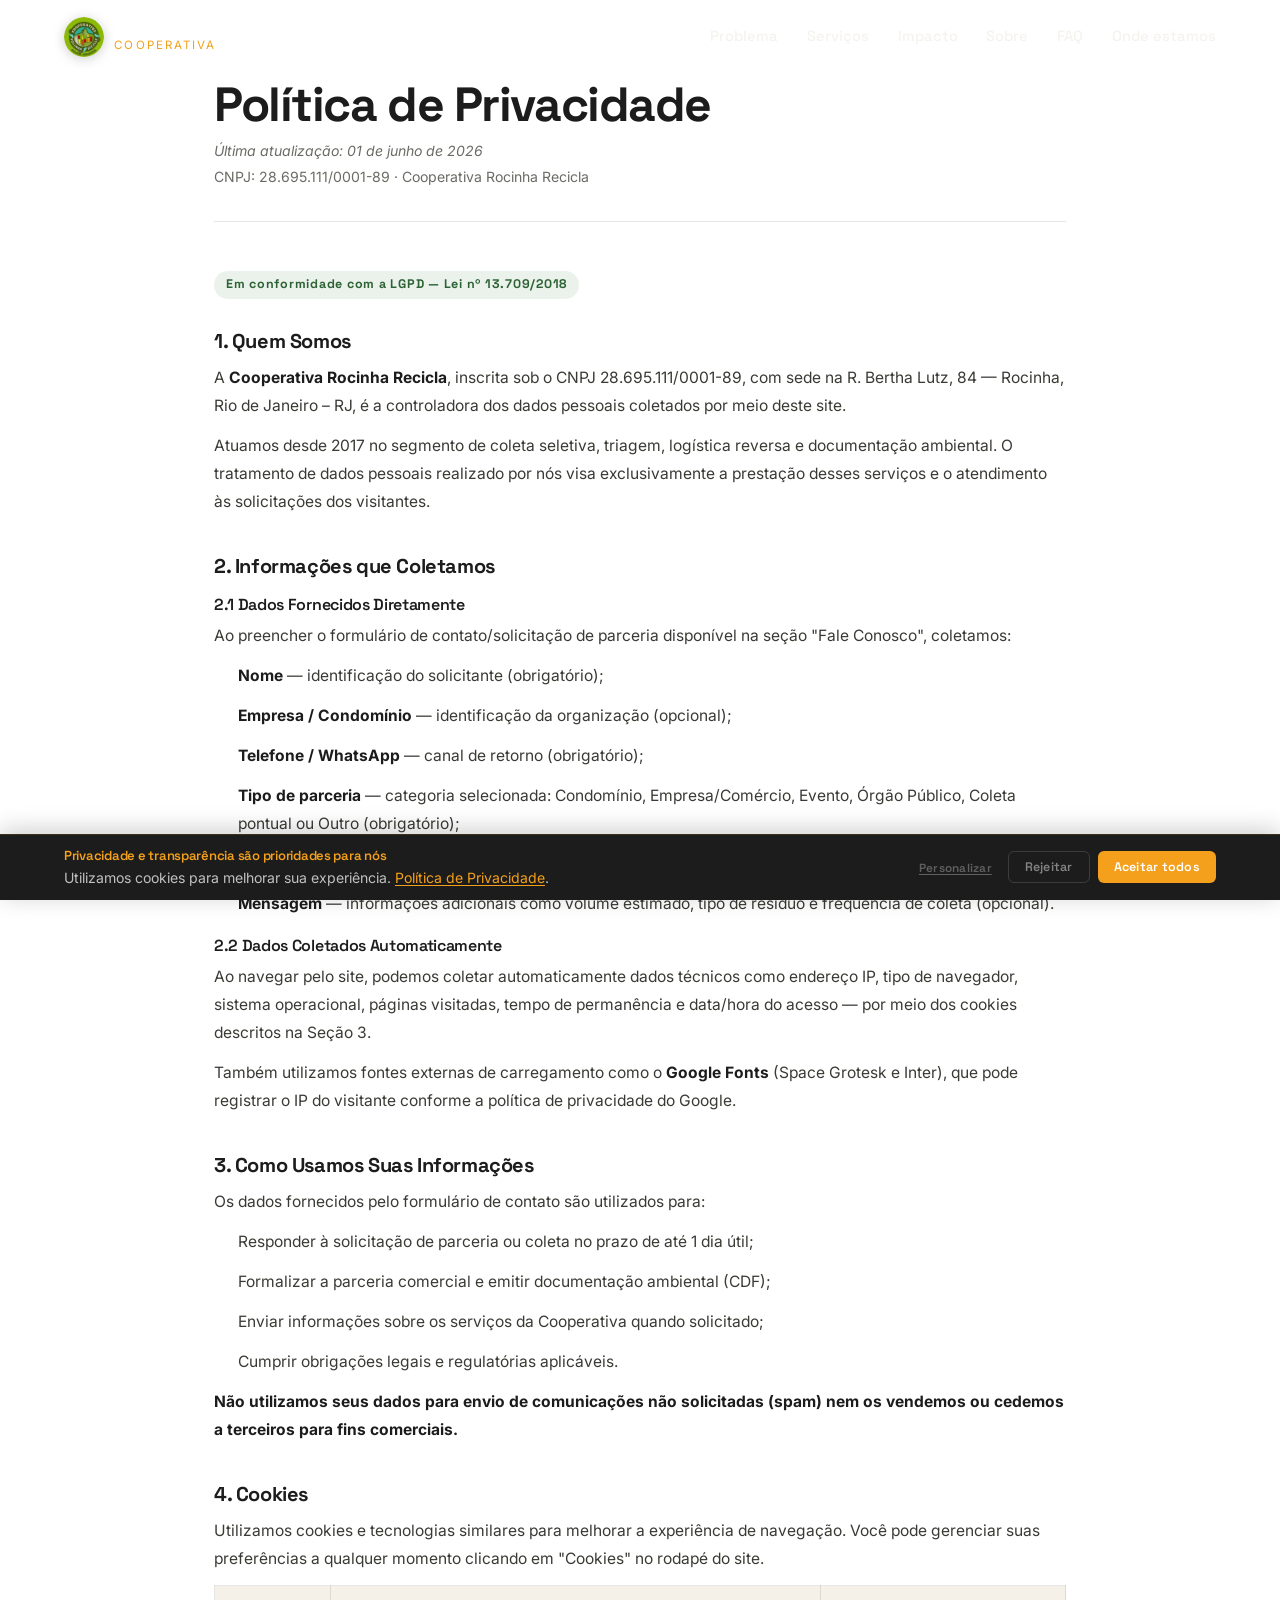
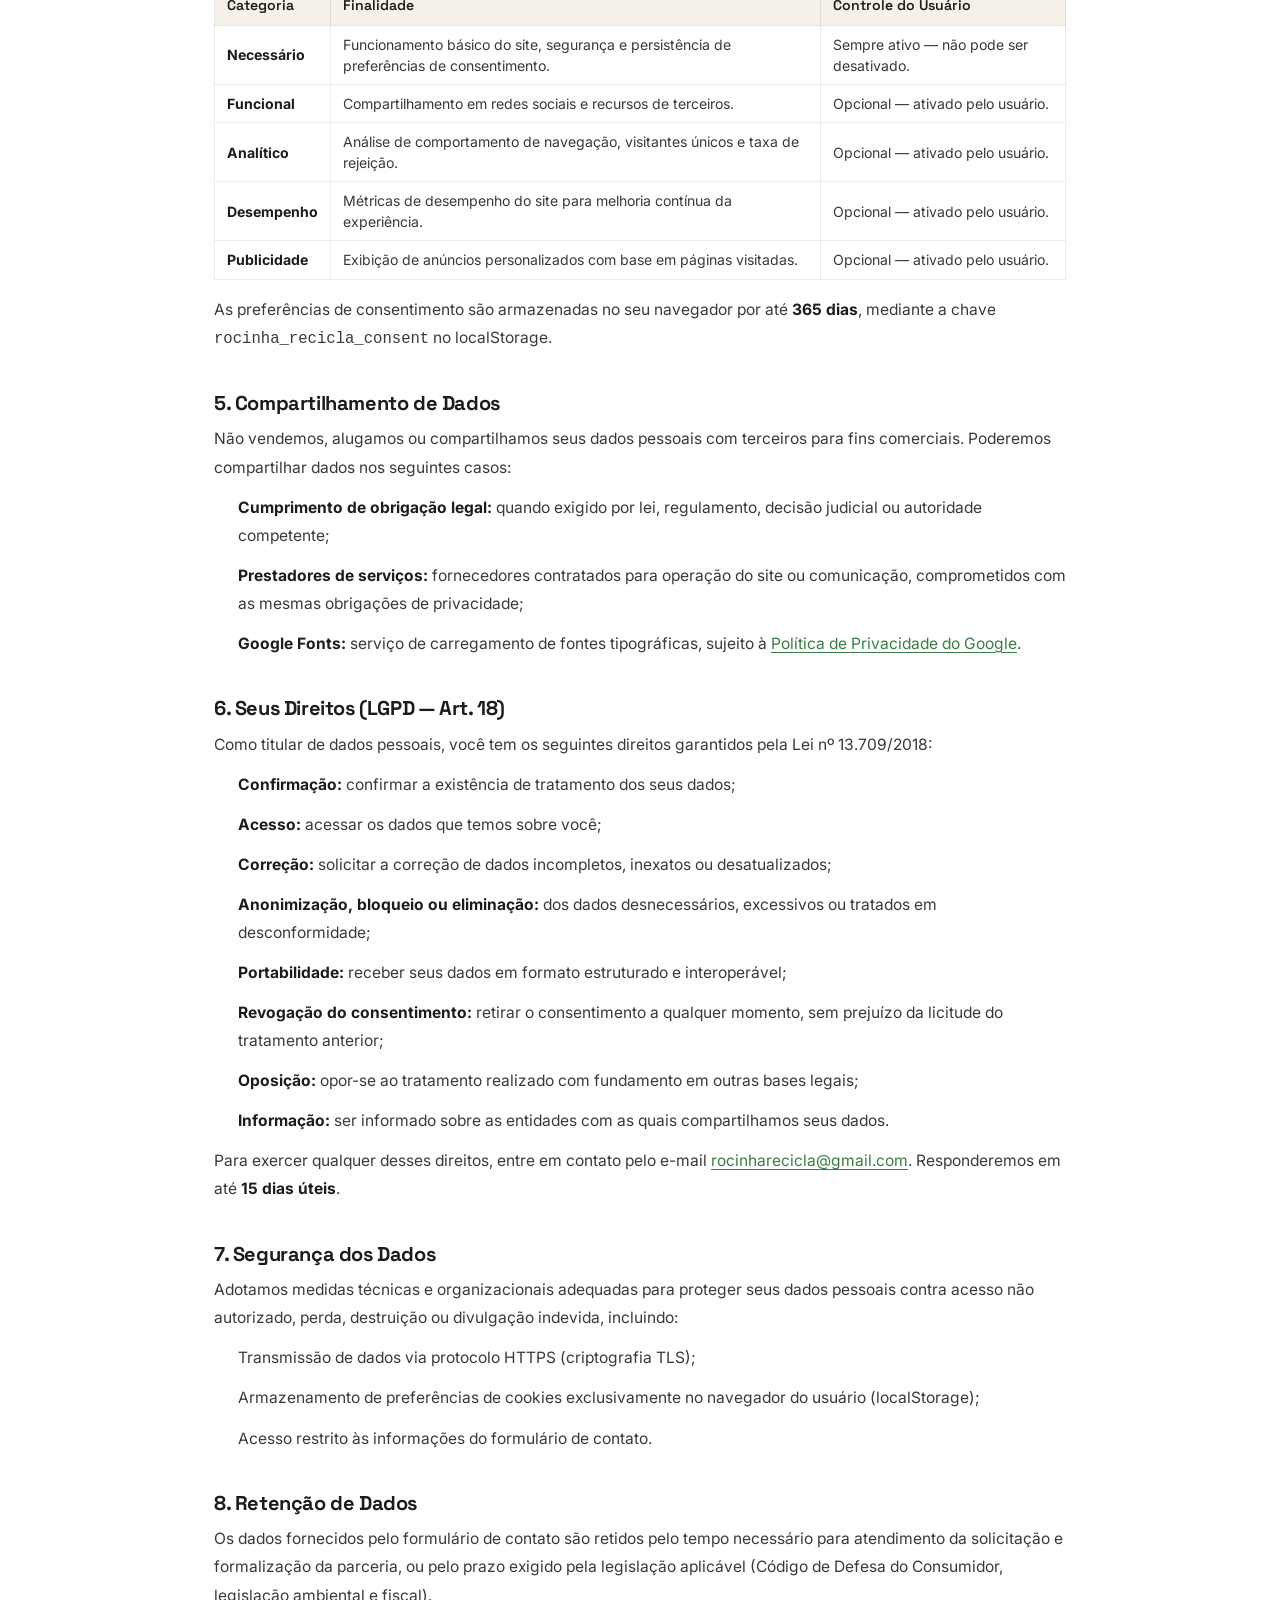
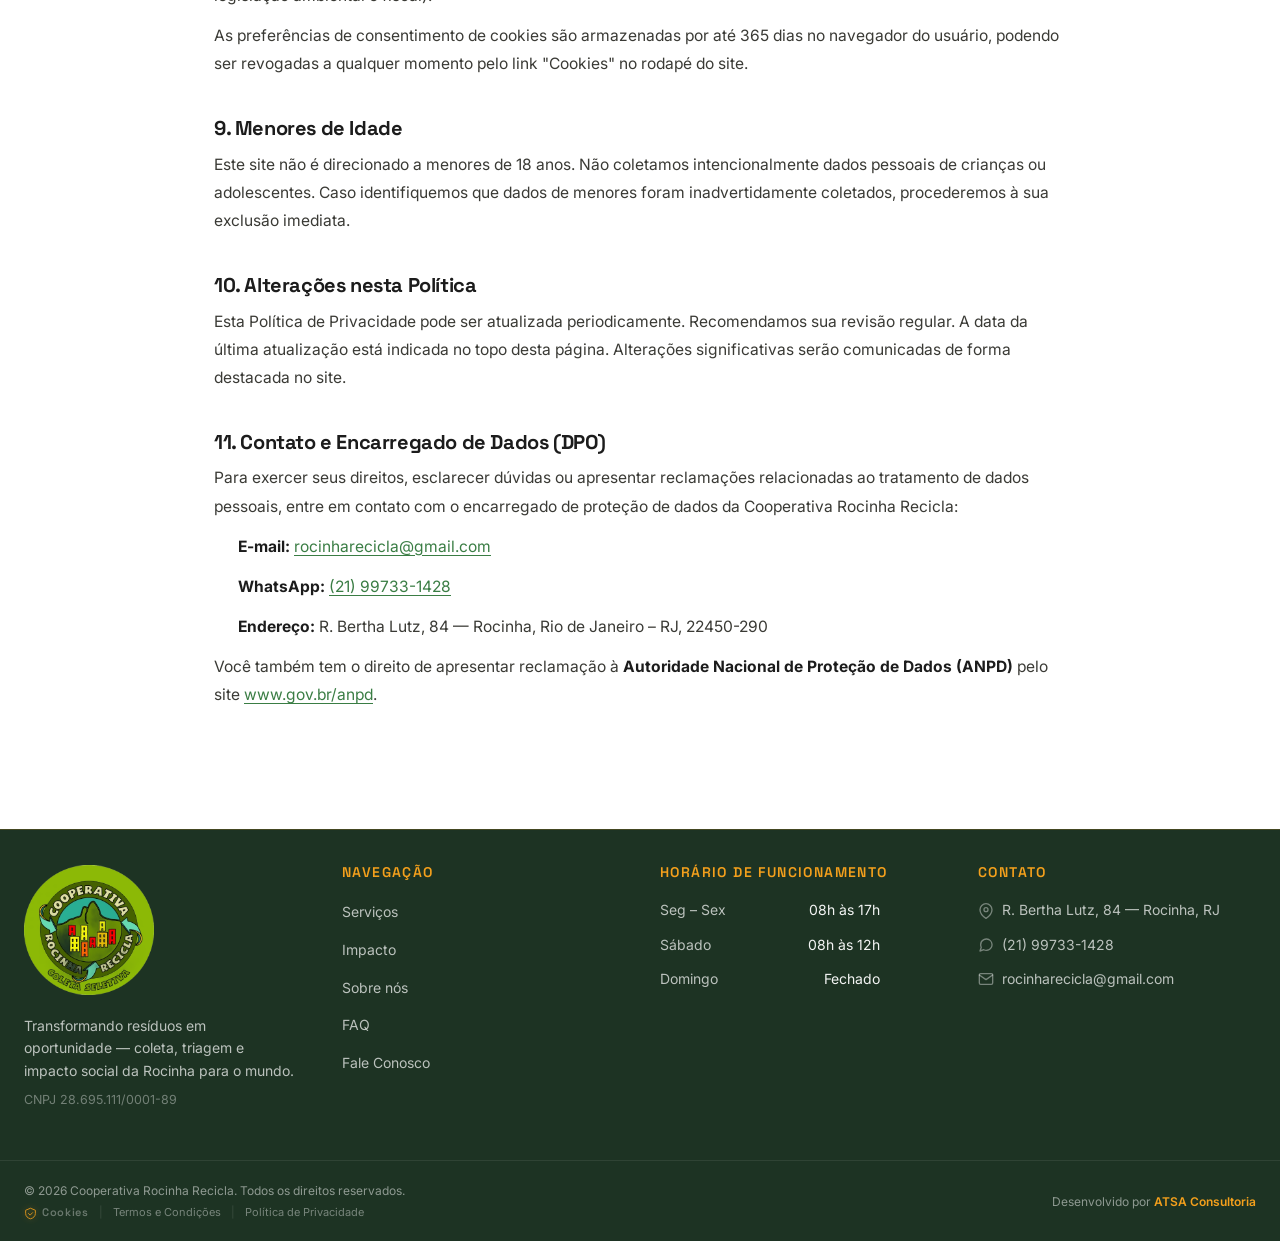
==== commit f9675d93: "Ajuste e atualizações da landing page" ====
--- a/politica-de-privacidade.html
+++ b/politica-de-privacidade.html
@@ -276,7 +276,7 @@
       <p>Para exercer seus direitos, esclarecer dúvidas ou apresentar reclamações relacionadas ao tratamento de dados pessoais, entre em contato com o encarregado de proteção de dados da Cooperativa Rocinha Recicla:</p>
       <ul>
         <li><strong>E-mail:</strong> <a href="mailto:rocinharecicla@gmail.com">rocinharecicla@gmail.com</a></li>
-        <li><strong>WhatsApp:</strong> <a href="https://wa.me/5521997331428?text=Ol%C3%A1%2C%20vim%20atrav%C3%A9s%20do%20site%20e%20gostaria%20de%20uma%20informa%C3%A7%C3%A3o." target="_blank" rel="noopener">(21) 99733-1428</a></li>
+        <li><strong>WhatsApp:</strong> <a href="https://wa.me/5521997331428" target="_blank" rel="noopener">(21) 99733-1428</a></li>
         <li><strong>Endereço:</strong> R. Bertha Lutz, 84 — Rocinha, Rio de Janeiro – RJ, 22450-290</li>
       </ul>
       <p>Você também tem o direito de apresentar reclamação à <strong>Autoridade Nacional de Proteção de Dados (ANPD)</strong> pelo site <a href="https://www.gov.br/anpd" target="_blank" rel="noopener noreferrer">www.gov.br/anpd</a>.</p>
@@ -322,7 +322,7 @@
           </li>
           <li>
             <svg width="16" height="16" viewBox="0 0 24 24" fill="none" stroke="currentColor" stroke-width="2" stroke-linecap="round" stroke-linejoin="round" aria-hidden="true"><path d="M21 11.5a8.38 8.38 0 0 1-.9 3.8 8.5 8.5 0 0 1-7.6 4.7 8.38 8.38 0 0 1-3.8-.9L3 21l1.9-5.7a8.38 8.38 0 0 1-.9-3.8 8.5 8.5 0 0 1 4.7-7.6 8.38 8.38 0 0 1 3.8-.9h.5a8.48 8.48 0 0 1 8 8v.5z"/></svg>
-            <a href="https://wa.me/5521997331428?text=Ol%C3%A1%2C%20vim%20atrav%C3%A9s%20do%20site%20e%20gostaria%20de%20uma%20informa%C3%A7%C3%A3o." target="_blank" rel="noopener noreferrer">(21) 99733-1428</a>
+            <a href="https://wa.me/5521997331428" target="_blank" rel="noopener noreferrer">(21) 99733-1428</a>
           </li>
           <li>
             <svg width="16" height="16" viewBox="0 0 24 24" fill="none" stroke="currentColor" stroke-width="2" stroke-linecap="round" stroke-linejoin="round" aria-hidden="true"><path d="M4 4h16c1.1 0 2 .9 2 2v12c0 1.1-.9 2-2 2H4c-1.1 0-2-.9-2-2V6c0-1.1.9-2 2-2z"/><polyline points="22,6 12,13 2,6"/></svg>
--- a/style.css
+++ b/style.css
@@ -2,197 +2,6 @@
    COOPERATIVA ROCINHA RECICLA — style.css
    Ativismo sustentável urbano · mobile-first
    ============================================================ */
-
-/* ========================================
-   WHATSAPP PREMIUM EXPERIENCE (AG5 V2)
-   ======================================== */
-
-/* Container */
-.wa-premium-container {
-    position: fixed;
-    bottom: 24px;
-    right: 24px;
-    z-index: 1000;
-    font-family: var(--f-body);
-}
-
-/* O Balão - Estética Glassmorphism */
-.wa-bubble {
-    width: 300px;
-    position: absolute;
-    bottom: 85px;
-    right: 0;
-    background: rgba(255, 255, 255, 0.92);
-    backdrop-filter: blur(15px);
-    -webkit-backdrop-filter: blur(15px);
-    border: 1px solid rgba(255, 255, 255, 0.5);
-    border-radius: 24px 24px 4px 24px;
-    box-shadow: 0 20px 40px rgba(0,0,0,0.12);
-    padding: 20px;
-    opacity: 0;
-    visibility: hidden;
-    transform: translateY(20px) scale(0.95);
-    transition: all 0.6s cubic-bezier(0.34, 1.56, 0.64, 1);
-}
-
-.wa-bubble.show {
-    opacity: 1;
-    visibility: visible;
-    transform: translateY(0) scale(1);
-}
-
-/* Cabeçalho do Chat */
-.wa-header {
-    display: flex;
-    align-items: center;
-    gap: 12px;
-    margin-bottom: 15px;
-    border-bottom: 1px solid rgba(0,0,0,0.05);
-    padding-bottom: 12px;
-}
-
-.wa-avatar-wrapper { position: relative; }
-.wa-avatar {
-    width: 45px;
-    height: 45px;
-    border-radius: 50%;
-    object-fit: cover;
-    border: 2px solid #25d366;
-}
-
-.wa-status-dot {
-    position: absolute;
-    bottom: -2px;
-    right: -2px;
-    width: 12px;
-    height: 12px;
-    background: #25d366;
-    border: 2px solid #fff;
-    border-radius: 50%;
-    animation: wa-pulse-green 2s infinite;
-}
-
-.wa-name {
-    display: block;
-    font-weight: 700;
-    color: #1a1a1a;
-    font-size: 15px;
-    font-family: var(--f-head);
-}
-
-.wa-status-text {
-    font-size: 11px;
-    color: #666;
-    text-transform: uppercase;
-    letter-spacing: 0.5px;
-}
-
-/* Animação de Digitação */
-.wa-typing {
-    display: flex;
-    gap: 4px;
-    padding: 10px 0;
-}
-
-.wa-typing span {
-    width: 6px;
-    height: 6px;
-    background: #25d366;
-    border-radius: 50%;
-    animation: wa-typing-ani 1.4s infinite;
-    opacity: 0.4;
-}
-
-.wa-typing span:nth-child(2) { animation-delay: 0.2s; }
-.wa-typing span:nth-child(3) { animation-delay: 0.4s; }
-
-@keyframes wa-typing-ani {
-    0%, 100% { transform: translateY(0); opacity: 0.4; }
-    50% { transform: translateY(-4px); opacity: 1; }
-}
-
-/* Texto da Mensagem */
-.wa-message-text p {
-    margin: 0;
-    font-size: 14px;
-    color: #333;
-    line-height: 1.5;
-}
-
-.wa-message-text strong { color: #000; font-weight: 700; }
-
-/* Botão Flutuante - REDONDO */
-.wa-float-btn {
-    width: 60px;
-    height: 60px;
-    background: linear-gradient(135deg, #25d366 0%, #128c7e 100%);
-    color: #fff;
-    border-radius: 50%;
-    display: flex;
-    align-items: center;
-    justify-content: center;
-    font-size: 30px;
-    box-shadow: 0 8px 20px rgba(37, 211, 102, 0.35);
-    text-decoration: none;
-    transition: all 0.3s ease;
-    position: relative;
-}
-
-.wa-float-btn:hover {
-    transform: scale(1.08);
-    box-shadow: 0 12px 28px rgba(37, 211, 102, 0.45);
-}
-
-/* Badge de Notificação */
-.wa-badge {
-    position: absolute;
-    top: -4px;
-    right: -4px;
-    background: #ff3b30;
-    color: #fff;
-    font-size: 10px;
-    font-weight: 800;
-    width: 20px;
-    height: 20px;
-    border-radius: 50%;
-    display: flex;
-    align-items: center;
-    justify-content: center;
-    border: 2px solid #fff;
-    transform: scale(0);
-    transition: transform 0.5s ease;
-    font-family: var(--f-head);
-}
-
-.wa-badge.show { transform: scale(1); }
-
-/* Fechar */
-.wa-close {
-    position: absolute;
-    top: 12px;
-    right: 12px;
-    background: none;
-    border: none;
-    color: #999;
-    cursor: pointer;
-    font-size: 14px;
-    transition: color 0.3s;
-    padding: 4px;
-}
-.wa-close:hover { color: #333; }
-
-/* Animações Auxiliares */
-@keyframes wa-pulse-green {
-    0% { box-shadow: 0 0 0 0 rgba(37, 211, 102, 0.7); }
-    70% { box-shadow: 0 0 0 10px rgba(37, 211, 102, 0); }
-    100% { box-shadow: 0 0 0 0 rgba(37, 211, 102, 0); }
-}
-
-/* Responsivo */
-@media (max-width: 480px) {
-    .wa-premium-container { bottom: 20px; right: 20px; }
-    .wa-bubble { width: 260px; bottom: 75px; }
-}
 
 :root{
   /* paleta */
@@ -268,152 +77,55 @@
 .link-arrow:hover{color:var(--verde-700)}
 
 /* ============================================================
-   NAVBAR (ULTRA PREMIUM SYSTEM)
+   NAVBAR
    ============================================================ */
 #nav-sentinel{position:absolute;top:0;left:0;width:1px;height:1px}
 .nav{
   position:fixed;top:0;left:0;right:0;z-index:100;
-  background:transparent;
-  transition: 
-    background 0.5s cubic-bezier(0.16, 1, 0.3, 1),
-    box-shadow 0.5s cubic-bezier(0.16, 1, 0.3, 1);
-  overflow: hidden;
-}
-/* Ruído de textura sutil — grão premium na navbar inteira */
-.nav::before {
-  content: "";
-  position: absolute;
-  inset: 0;
-  background-image: url("data:image/svg+xml,%3Csvg viewBox='0 0 200 200' xmlns='http://www.w3.org/2000/svg'%3E%3Cfilter id='n'%3E%3CfeTurbulence type='fractalNoise' baseFrequency='0.75' numOctaves='4' stitchTiles='stitch'/%3E%3C/filter%3E%3Crect width='100%25' height='100%25' filter='url(%23n)' opacity='1'/%3E%3C/svg%3E");
-  opacity: 0.020;
-  pointer-events: none;
-  z-index: 0;
-}
-/* Linha de borda premium que se dissolve nas extremidades esquerda e direita */
-.nav::after {
-  content: "";
-  position: absolute;
-  left: 0;
-  right: 0;
-  bottom: 0;
-  height: 1px;
-  background: linear-gradient(to right, transparent, rgba(255, 255, 255, 0.08) 15%, rgba(255, 255, 255, 0.08) 85%, transparent);
-  z-index: 1;
-  opacity: 0;
-  transition: opacity 0.5s ease;
+  background:transparent;transition:background .3s ease,box-shadow .3s ease;
 }
 .nav.is-scrolled{
-  background: rgba(20, 20, 20, 0.82);
-  backdrop-filter: blur(28px);
-  -webkit-backdrop-filter: blur(28px);
-  box-shadow: 0 12px 40px rgba(0, 0, 0, 0.4);
-}
-.nav.is-scrolled::after {
-  opacity: 1;
+  background:rgba(28,28,28,0.75);
+  backdrop-filter:blur(16px);
+  -webkit-backdrop-filter:blur(16px);
+  border-bottom:1px solid rgba(255, 255, 255, 0.05);
+  box-shadow:0 10px 30px rgba(0, 0, 0, 0.3);
 }
 .nav__inner{
-  position: relative;
-  z-index: 2;
   max-width:var(--maxw);margin:0 auto;height:var(--nav-h);
   display:flex;align-items:center;gap:var(--sp-3);
   padding:0 var(--sp-3);
-  transition: height 0.5s cubic-bezier(0.16, 1, 0.3, 1);
-}
-.nav.is-scrolled .nav__inner{
-  height: 64px;
-}
-.nav__progress {
-  position: absolute;
-  bottom: 0;
-  left: 0;
-  width: 0%;
-  height: 2px;
-  background: var(--ambar);
-  box-shadow: 0 0 8px rgba(244, 160, 28, 0.7);
-  z-index: 3;
-  transition: width 0.1s ease-out;
 }
 .brand{display:flex;align-items:center;gap:.65rem;margin-right:auto}
-.brand__mark{display:flex;flex-shrink:0;filter:drop-shadow(0 2px 6px rgba(0,0,0,.2));transition:transform .4s var(--ease)}
+.brand__mark{display:flex;flex-shrink:0;filter:drop-shadow(0 2px 6px rgba(0,0,0,.2))}
 .brand__mark img{border-radius:50%;object-fit:cover}
-.brand:hover .brand__mark{transform:scale(1.06) rotate(5deg)}
 .brand__text{display:flex;flex-direction:column;line-height:1}
 .brand__text strong{font-family:var(--f-head);font-weight:700;font-size:1.08rem;color:#fff}
-.brand__text em{font-style:normal;font-size:.72rem;letter-spacing:.18em;text-transform:uppercase;color:var(--ambar);transition:opacity 0.4s var(--ease)}
-.nav.is-scrolled .brand__text em {
-  opacity: 0.65;
-}
-
-.nav__links{display:none;gap:2rem;align-items:center}
+.brand__text em{font-style:normal;font-size:.72rem;letter-spacing:.18em;text-transform:uppercase;color:var(--ambar)}
+
+.nav__links{display:none;gap:1.8rem;align-items:center}
 .nav__links a{
-  position:relative;
-  font-family:var(--f-head);font-weight:600;font-size:.9rem;color:#f3f0ea;
-  opacity: 0.75;
-  letter-spacing: 0.03em;
-  transition: opacity .4s var(--ease), color .4s var(--ease);
-  padding: 6px 0;
-}
-.nav__links a::after{
-  content:'';
-  position:absolute;
-  bottom:-2px;
-  left:0;
-  width:100%;
-  height:2px;
-  background-color:var(--ambar);
-  box-shadow: 0 0 6px rgba(244, 160, 28, 0.5);
-  transform:scaleX(0);
-  transform-origin:center;
-  transition:transform 0.35s cubic-bezier(0.16, 1, 0.3, 1);
+  font-family:var(--f-head);font-weight:500;font-size:.92rem;color:#f3f0ea;
+  opacity: 0.8;
+  transition: opacity .3s ease, color .3s ease;
 }
 .nav__links:hover a {
-  opacity: 0.35;
+  opacity: 0.45;
 }
 .nav__links a:hover {
   opacity: 1;
   color: var(--ambar);
 }
-.nav__links a:hover::after{
-  transform:scaleX(1);
-}
-
-.nav__cta-desktop {
-  display: none;
-}
+.nav__cta{display:none}
 
 .nav__burger{
-  display:flex;flex-direction:column;justify-content:center;align-items:flex-end;gap:6px;
-  background:none;border:0;cursor:pointer;
-  padding:8px;width:40px;height:40px;margin-left:auto;
-  border-radius:50%;
-  transition:background 0.3s ease;
-}
-.nav__burger:hover{
-  background:rgba(255,255,255,0.08);
-}
-.nav__burger span{
-  width:24px;height:2px;background:#fff;
-  transition:all 0.3s cubic-bezier(0.16, 1, 0.3, 1);
-  transform-origin:center;
-}
-.nav__burger span:nth-child(2){
-  width:18px;
-}
-.nav__burger span:nth-child(3){
-  width:24px;
-}
-.nav__burger[aria-expanded="true"] span:nth-child(2){
-  opacity:0;
-  width:0;
-}
-.nav__burger[aria-expanded="true"] span:nth-child(1){
-  transform:translateY(8px) rotate(45deg);
-  width:24px;
-}
-.nav__burger[aria-expanded="true"] span:nth-child(3){
-  transform:translateY(-8px) rotate(-45deg);
-  width:24px;
-}
+  display:flex;flex-direction:column;gap:5px;background:none;border:0;cursor:pointer;
+  padding:8px;margin-left:auto;
+}
+.nav__burger span{width:26px;height:2px;background:#fff;transition:.25s var(--ease)}
+.nav__burger[aria-expanded="true"] span:nth-child(1){transform:translateY(7px) rotate(45deg)}
+.nav__burger[aria-expanded="true"] span:nth-child(2){opacity:0}
+.nav__burger[aria-expanded="true"] span:nth-child(3){transform:translateY(-7px) rotate(-45deg)}
 
 /* Drawer scroll-lock */
 body.scroll-lock {
@@ -541,7 +253,14 @@
 .media img{position:relative;z-index:1}
 .media.no-img img{display:none}
 
-
+/* ============================================================
+   TICKER / MARQUEE BAR
+   ============================================================ */
+.ticker{background:var(--ambar);color:var(--preto);overflow:hidden;padding:.7rem 0;border-top:3px solid var(--preto);border-bottom:3px solid var(--preto)}
+.ticker__track{display:flex;align-items:center;gap:1.4rem;white-space:nowrap;width:max-content;animation:scroll-x 28s linear infinite}
+.ticker__track span{font-family:var(--f-head);font-weight:700;font-size:1.05rem;text-transform:uppercase;letter-spacing:.02em}
+.ticker__track i{font-style:normal;font-size:1rem;opacity:.7}
+@keyframes scroll-x{from{transform:translateX(0)}to{transform:translateX(-50%)}}
 
 /* ============================================================
    PROBLEMA, SOLUÇÃO & RESULTADO (TRANSFORMAÇÃO)
@@ -1016,19 +735,13 @@
   max-width: 640px;
 }
 
-.services__title {
-  font-family: var(--f-head);
+.services__head .section-tag { color: var(--verde); }
+
+.services__head h2 {
   font-size: clamp(2.4rem, 5.5vw, 4rem);
   line-height: 1.0;
   letter-spacing: -0.04em;
   color: var(--preto);
-  margin: 0;
-}
-.services__title em {
-  font-family: Georgia, serif;
-  font-style: italic;
-  font-weight: 500;
-  color: var(--verde);
 }
 
 /* Grid 2 colunas */
@@ -1164,1491 +877,127 @@
 .services__toggle-count { display: none; }
 
 /* ============================================================
-   GALERIA DE IMPACTO — ULTRA PREMIUM
-   ============================================================ */
-.gallery{
-  background:var(--preto);
-  overflow:hidden;
-  padding-bottom:clamp(3rem,6vw,5rem);
-}
-
-/* Grid original com 6 imagens */
+   GALERIA DE IMPACTO
+   ============================================================ */
+.gallery{padding:var(--sp-7) var(--sp-3);background:var(--branco)}
+.gallery__head{max-width:var(--maxw);margin:0 auto var(--sp-5)}
+.gallery__head h2{font-size:clamp(1.8rem,5vw,3rem)}
 .gallery__grid{
-  max-width:var(--maxw);margin:0 auto;
-  padding:0 var(--sp-3);
-  display:grid;gap:8px;
+  max-width:var(--maxw);margin:0 auto;display:grid;gap:var(--sp-2);
   grid-template-columns:1fr;
 }
-.tile{
-  border-radius:14px;overflow:hidden;position:relative;
-  aspect-ratio:4/3;min-height:220px;
-}
-.tile img{
-  width:100%;height:100%;object-fit:cover;display:block;
-  transition:transform .7s var(--ease),filter .5s ease;
-  filter:brightness(.88) saturate(1.08);
-}
-.tile:hover img{ transform:scale(1.05);filter:brightness(1) saturate(1.12) }
-.tile::after{
-  content:'';position:absolute;inset:0;border-radius:14px;
-  border:1px solid rgba(255,255,255,.07);
-  transition:border-color .35s ease;pointer-events:none;z-index:3;
-}
-.tile:hover::after{ border-color:rgba(67,133,66,.5) }
+.tile{border-radius:var(--radius);aspect-ratio:4/3;min-height:220px}
 .tile figcaption{
-  position:absolute;left:0;bottom:0;z-index:2;width:100%;
-  padding:2.5rem 1rem .85rem;
-  background:linear-gradient(transparent,rgba(8,8,8,.9) 65%);
-  display:flex;align-items:center;gap:.55rem;
-  font-family:var(--f-head);font-weight:500;font-size:.8rem;
-  color:rgba(255,255,255,.9);
-  transform:translateY(6px);opacity:0;
-  transition:opacity .4s ease,transform .4s var(--ease);
-}
-.tile:hover figcaption{ opacity:1;transform:translateY(0) }
-.tile__tag{
-  display:inline-block;white-space:nowrap;flex-shrink:0;
-  font-size:.6rem;font-weight:700;letter-spacing:.16em;text-transform:uppercase;
-  color:#a8e6ab;
-  background:rgba(67,133,66,.22);border:1px solid rgba(67,133,66,.5);
-  padding:.22em .65em;border-radius:100px;
-}
-
-/* ============================================================
-   FARDOS — MATERIAIS RECICLADOS (ULTRA PREMIUM)
-   ============================================================ */
-.fardos{
-  background:var(--creme);
-  overflow:hidden;
-  position:relative;
-}
-.fardos::before{
-  content:'';position:absolute;inset:0;pointer-events:none;
-  background:
-    radial-gradient(ellipse 55% 45% at 5% 15%, rgba(58,125,68,.07) 0%, transparent 70%),
-    radial-gradient(ellipse 45% 40% at 95% 85%, rgba(58,125,68,.05) 0%, transparent 70%);
-}
-
-/* Header */
-.fardos__header{
-  position:relative;z-index:1;
-  max-width:var(--maxw);margin:0 auto;
-  padding:clamp(4rem,8vw,7rem) var(--sp-3) clamp(2.5rem,5vw,4rem);
-  display:grid;grid-template-columns:1fr;gap:1.5rem;
-}
-.fardos__eyebrow{
-  display:inline-block;
-  font-size:.7rem;font-weight:700;letter-spacing:.22em;text-transform:uppercase;
-  color:var(--verde);margin-bottom:.9rem;
-  padding:.3em .9em;border:1px solid rgba(58,125,68,.3);border-radius:100px;
-}
-.fardos__title{
-  font-family:var(--f-head);font-size:clamp(2.4rem,5.5vw,4rem);
-  color:var(--preto);line-height:1.05;letter-spacing:-.03em;margin:0;
-}
-.fardos__title em{
-  font-style:normal;color:var(--verde);
-}
-.fardos__desc{
-  font-size:.98rem;line-height:1.7;
-  color:var(--cinza);
-  max-width:46ch;align-self:end;
-}
-
-/* Grid (Mobile: empilhado verticalmente para melhor legibilidade) */
-.fardos__grid {
-  position: relative;
-  z-index: 1;
-  max-width: var(--maxw);
-  margin: 0 auto;
-  padding: 0 var(--sp-3) 2.5rem;
-  display: flex;
-  flex-direction: column;
-  gap: 1.5rem;
-}
-
-/* Card base (Mobile: largura total e altura flexível) */
-.fcard {
-  width: 100%;
-  display: flex;
-  flex-direction: column;
-  background: #fff;
-  border: 1px solid rgba(0, 0, 0, .07);
-  border-radius: 20px;
-  overflow: hidden;
-  transition: border-color .45s ease, transform .4s var(--ease), box-shadow .4s ease;
-  position: relative;
-}
-.fcard:hover {
-  border-color: rgba(58, 125, 68, .4);
-  transform: translateY(-3px);
-  box-shadow: 0 20px 60px rgba(0, 0, 0, .1), 0 0 0 1px rgba(58, 125, 68, .15);
-}
-
-.fcard__img-wrap {
-  width: 100%;
-  height: 200px; /* Proporção mais elegante no celular */
-  position: relative;
-  overflow: hidden;
-  background: #2a2420;
-  order: 1;
-  flex-shrink: 0;
-}
-
-/* Tinte esverdeado clarinho */
-.fcard__img-wrap::before {
-  content: '';
-  position: absolute; inset: 0; z-index: 1; pointer-events: none;
-  background: rgba(58, 125, 68, .09);
-  mix-blend-mode: screen;
-  transition: opacity .6s ease;
-}
-.fcard:hover .fcard__img-wrap::before { opacity: .05 }
-
-/* Gradiente de fusão lateral → creme (suave) */
-.fcard__img-wrap::after {
-  content: '';
-  position: absolute; inset: 0; z-index: 2; pointer-events: none;
-  background: linear-gradient(to bottom, transparent 70%, rgba(245, 240, 232, .3) 100%);
-}
-
-.fcard__img-wrap img {
-  position: absolute; inset: 0;
-  width: 100%; height: 100%;
-  object-fit: cover; object-position: center 30%;
-  display: block;
-  transition: filter .6s ease;
-  filter: brightness(.72);
-}
-.fcard:hover .fcard__img-wrap img {
-  filter: brightness(.85);
-}
-
-/* Número — pill pequeno no canto */
-.fcard__num {
-  position: absolute; top: 1.2rem; left: 1.3rem; z-index: 2;
-  font-family: var(--f-head); font-size: .6rem; font-weight: 700; letter-spacing: .22em;
-  color: rgba(255, 255, 255, .65);
-  background: rgba(0, 0, 0, .5); backdrop-filter: blur(14px); -webkit-backdrop-filter: blur(14px);
-  padding: .28em .72em; border-radius: 100px;
-  border: 1px solid rgba(255, 255, 255, .12);
-}
-
-/* Conteúdo */
-.fcard__content {
-  padding: 1.5rem;
-  display: flex;
-  flex-direction: column;
-  justify-content: space-between;
-  gap: 0.8rem;
-  position: relative;
-  overflow: hidden;
-  border-top: 1px solid rgba(0, 0, 0, .07);
-  order: 2;
-  flex: 1;
-}
-.fcard:hover .fcard__content { border-top-color: rgba(58, 125, 68, .35) }
-
-@media(min-width: 768px) {
-  .fardos__grid {
-    display: flex;
-    flex-direction: column;
-    overflow-x: visible;
-    scroll-snap-type: none;
-    gap: 1.5rem;
-    padding: 0 var(--sp-3) clamp(4rem, 8vw, 7rem);
-  }
-  .fcard {
-    display: grid;
-    grid-template-columns: 42% 1fr;
-    min-height: auto;
-    flex: none;
-    scroll-snap-align: none;
-  }
-  .fcard__img-wrap {
-    height: auto;
-    min-height: 100%;
-  }
-  .fcard__img-wrap::after {
-    background: linear-gradient(to right, transparent 70%, rgba(245, 240, 232, .3) 100%);
-  }
-  .fcard__content {
-    border-top: none;
-    border-left: 1px solid rgba(0, 0, 0, .07);
-    order: 2;
-    padding: clamp(1.2rem, 2.5vw, 1.8rem) clamp(1.5rem, 3vw, 2.2rem);
-  }
-  .fcard:hover .fcard__content {
-    border-left-color: rgba(58, 125, 68, .35);
-  }
-  
-  /* Alternação nos pares */
-  .fcard:nth-child(even) {
-    grid-template-columns: 1fr 42%;
-  }
-  .fcard:nth-child(even) .fcard__img-wrap {
-    order: 2;
-  }
-  .fcard:nth-child(even) .fcard__img-wrap::after {
-    background: linear-gradient(to left, transparent 70%, rgba(245, 240, 232, .3) 100%);
-  }
-  .fcard:nth-child(even) .fcard__content {
-    order: 1;
-    border-left: none;
-    border-right: 1px solid rgba(0, 0, 0, .07);
-  }
-  .fcard:nth-child(even):hover .fcard__content {
-    border-right-color: rgba(58, 125, 68, .35);
-  }
-}
-
-
-.fcard__tag{
-  display:inline-block;align-self:flex-start;
-  font-size:.6rem;font-weight:700;letter-spacing:.2em;text-transform:uppercase;
-  color:var(--verde-700);
-  background:rgba(58,125,68,.08);
-  padding:.28em .8em;border-radius:100px;
-  border:1px solid rgba(58,125,68,.25);
-  transition:background .3s ease, border-color .3s ease;
-}
-.fcard:hover .fcard__tag{
-  background:rgba(58,125,68,.14);
-  border-color:rgba(58,125,68,.45);
-}
-
-.fcard__title{
-  font-family:var(--f-head);
-  font-size:clamp(1.35rem,2.4vw,1.85rem);
-  color:var(--preto);line-height:1.1;letter-spacing:-.02em;margin:0;
-}
-
-.fcard__steps {
-  display: flex;
-  flex-direction: column;
-  gap: 0.45rem;
-  border-top: 1px solid rgba(0, 0, 0, 0.06);
-  padding-top: 0.75rem;
-}
-
-.fcard__step {
-  display: flex;
-  align-items: baseline;
-  gap: 0.5rem;
-  font-size: 0.82rem;
-  line-height: 1.4;
-  color: var(--cinza);
-  transition: color 0.3s ease;
-}
-
-.fcard:hover .fcard__step {
-  color: var(--preto-soft);
-}
-
-.fcard__step-num {
-  font-family: monospace;
-  font-size: 0.65rem;
-  font-weight: 700;
-  color: var(--verde);
-  opacity: 0.85;
-}
-
-.fcard__step-name {
-  font-weight: 700;
-  color: var(--preto);
-}
-
-.fcard__step-desc {
-  color: var(--cinza);
-  transition: color 0.3s ease;
-}
-
-.fcard:hover .fcard__step-desc {
-  color: var(--preto-soft);
-}
-
-/* ── Galeria: layout split premium ── */
-.gallery__split{
-  max-width:var(--maxw);
-  margin:0 auto;
-  padding:clamp(4rem,8vw,6rem) var(--sp-3);
-  display:grid;
-  grid-template-columns:1fr;
-  gap:clamp(2.5rem,5vw,4rem);
-  align-items:start;
-}
-@media(min-width:900px){
-  .gallery__split{
-    grid-template-columns:minmax(320px,420px) 1fr;
-    gap:clamp(3rem,5vw,5rem);
-    align-items:center;
-  }
-}
-
-/* Texto à esquerda */
-.gallery__text{
-  display:flex;
-  flex-direction:column;
-  gap:1.5rem;
-}
-.gallery__eyebrow{
-  display:inline-flex;align-items:center;gap:.5rem;
-  font-family:var(--f-head);font-size:.7rem;font-weight:700;letter-spacing:.2em;text-transform:uppercase;
-  color:var(--verde);
-  padding:.35em 1em;border:1px solid rgba(67,133,66,.4);border-radius:100px;
-  width:fit-content;
-}
-.gallery__eyebrow::before{
-  content:'';display:inline-block;width:6px;height:6px;
-  background:var(--verde);border-radius:50%;
-  box-shadow:0 0 8px var(--verde);animation:pulseDot 2s infinite;
-}
-.gallery__title{
-  font-family:var(--f-head);font-size:clamp(2.4rem,5vw,3.6rem);
-  color:#fff;line-height:1.06;letter-spacing:-.03em;margin:0;
-}
-.gallery__title em{
-  font-style:normal;
-  background:linear-gradient(135deg,#7ed47f 0%,var(--verde) 100%);
-  -webkit-background-clip:text;-webkit-text-fill-color:transparent;background-clip:text;
-}
-.gallery__lead{
-  font-size:1.05rem;line-height:1.75;
-  color:rgba(255,255,255,.65);max-width:38ch;
-  border-left:2px solid rgba(67,133,66,.35);
-  padding-left:1.25rem;
-}
-.gallery__body{
-  font-size:.92rem;line-height:1.8;
-  color:rgba(255,255,255,.45);max-width:40ch;
-}
-.gallery__cta{
-  position:relative;
-  display:inline-flex;align-items:center;justify-content:center;
-  font-family:var(--f-head);font-weight:600;font-size:.88rem;letter-spacing:.06em;
-  color:var(--preto);
-  padding:.85rem 2rem;
-  border-radius:100px;
-  width:fit-content;
-  background:var(--ambar);
-  overflow:hidden;
-  transition:background .6s ease,box-shadow .6s ease;
-}
-.gallery__cta:hover{
-  background:#f5b73a;
-  box-shadow:0 4px 16px rgba(244,160,28,.15);
-}
-
-/* Stats premium */
-.gallery__stats{
-  display:grid;
-  grid-template-columns:repeat(3,1fr);
-  gap:1rem;
-  padding:1.25rem 0;
-  border-top:1px solid rgba(255,255,255,.08);
-  border-bottom:1px solid rgba(255,255,255,.08);
-}
-.gallery__stat{
-  display:flex;flex-direction:column;gap:.35rem;
-}
-.gallery__stat-num{
-  font-family:var(--f-head);font-weight:700;
-  font-size:clamp(1.6rem,3vw,2.2rem);
-  color:#fff;line-height:1;letter-spacing:-.02em;
-}
-.gallery__stat-label{
-  font-size:.68rem;line-height:1.4;
-  color:rgba(255,255,255,.4);letter-spacing:.04em;
-}
-
-/* Grid Assimétrico Editorial (Magazine Layout) com tensão visual */
-.gallery__grid2 {
-  max-width: 780px;
-  margin: 0 auto;
-  display: grid;
-  grid-template-columns: 1fr 1fr;
-  gap: 20px 24px;
-}
-
-/* Tensão visual: colunas deslocadas verticalmente no desktop para um visual de revista de arte */
-@media(min-width: 768px) {
-  .gallery__grid2 .gcard:nth-child(odd) {
-    transform: translateY(24px);
-  }
-  .gallery__grid2 .gcard:nth-child(even) {
-    transform: translateY(-24px);
-  }
-  .gallery__grid2 {
-    padding-top: 24px;
-    padding-bottom: 24px;
-  }
-}
-
-/* Card de Imagem (GCard) estilo Passe-partout */
-.gcard {
-  margin: 0;
-  border-radius: 24px 4px 24px 4px;
-  overflow: hidden;
-  background: #141414;
-  border: 1px solid rgba(255, 255, 255, 0.06);
-  position: relative;
-  box-shadow: 
-    0 10px 30px rgba(0, 0, 0, 0.35),
-    inset 0 1px 0 rgba(255, 255, 255, 0.05);
-  transition: 
-    transform 0.6s var(--ease), 
-    box-shadow 0.6s var(--ease), 
-    border-color 0.4s ease;
-}
-
-/* Hover no card: leve elevação e brilho verde-oliva sutil na borda */
-.gcard:hover {
-  border-color: rgba(58, 125, 68, 0.35);
-  box-shadow: 
-    0 22px 50px rgba(0, 0, 0, 0.55),
-    0 0 0 1px rgba(58, 125, 68, 0.15),
-    inset 0 1px 0 rgba(255, 255, 255, 0.1);
-}
-
-@media(min-width: 768px) {
-  .gcard:nth-child(odd):hover {
-    transform: translateY(16px);
-  }
-  .gcard:nth-child(even):hover {
-    transform: translateY(-32px);
-  }
-}
-
-/* Wrapper da imagem com aspect-ratio correto por tipo */
-.gcard__img-wrap {
-  overflow: hidden;
-  width: 100%;
-  position: relative;
-}
-
-/* Passe-partout profundo com sombra interna por cima da foto */
-.gcard__img-wrap::after {
-  content: "";
-  position: absolute;
-  inset: 0;
-  z-index: 3;
-  pointer-events: none;
-  box-shadow: inset 0 0 24px rgba(0, 0, 0, 0.75);
-  transition: box-shadow 0.4s ease;
-}
-
-.gcard:hover .gcard__img-wrap::after {
-  box-shadow: inset 0 0 14px rgba(0, 0, 0, 0.5);
-}
-
-/* Textura tátil de grão analógico (noise) no z-index intermediário */
-.gcard__img-wrap::before {
-  content: "";
-  position: absolute;
-  inset: 0;
-  z-index: 2;
-  pointer-events: none;
-  background-image: url("data:image/svg+xml,%3Csvg viewBox='0 0 200 200' xmlns='http://www.w3.org/2000/svg'%3E%3Cfilter id='noise'%3E%3CfeTurbulence type='fractalNoise' baseFrequency='0.8' numOctaves='3' stitchTiles='stitch'/%3E%3C/filter%3E%3Crect width='100%25' height='100%25' filter='url(%23noise)' opacity='0.035'/%3E%3C/svg%3E");
-  mix-blend-mode: overlay;
-}
-
-
-/* Landscape 1672×941 = exatamente 16/9 → zero crop */
-.gcard--land .gcard__img-wrap {
-  aspect-ratio: 16/9;
-}
-
-/* Portrait: usa a proporção média das duas portrait */
-.gcard--port .gcard__img-wrap {
-  aspect-ratio: 3/4;
-}
-
-/* Efeito Analógico Cinematográfico na imagem */
-.gcard__img-wrap img {
-  width: 100%;
-  height: 100%;
-  object-fit: cover;
-  object-position: center top;
-  display: block;
-  filter: grayscale(0.12) contrast(1.03) brightness(0.88);
-  transition: 
-    transform 1.6s cubic-bezier(0.16, 1, 0.3, 1), 
-    filter 1.0s cubic-bezier(0.16, 1, 0.3, 1);
-}
-
-/* Efeito Pan de Câmera Cinematográfica Assimétrico (Paralaxe no hover) */
-.gcard:nth-child(odd):hover .gcard__img-wrap img {
-  transform: scale(1.05) translate(-1.5%, -1%);
-  filter: grayscale(0) contrast(1.05) brightness(1);
-}
-
-.gcard:nth-child(even):hover .gcard__img-wrap img {
-  transform: scale(1.05) translate(1.5%, 1%);
-  filter: grayscale(0) contrast(1.05) brightness(1);
-}
-
-/* Legenda com Design Editorial de Exposição */
-.gcard figcaption {
-  padding: 1rem 1.25rem 1.15rem;
-  display: flex;
-  flex-direction: column;
-  align-items: flex-start;
-  gap: 0.4rem;
-  font-size: 0.82rem;
-  font-family: var(--f-body);
-  color: rgba(255, 255, 255, 0.6);
-  border-top: 1px solid rgba(255, 255, 255, 0.05);
-  background: #181818;
-  transition: background 0.4s ease, color 0.4s ease;
-}
-
-.gcard:hover figcaption {
-  background: #1c1c1c;
-  color: rgba(255, 255, 255, 0.85);
-}
-
-/* Tag de categoria da legenda */
-.gcard__tag {
-  flex-shrink: 0;
-  font-family: var(--f-head);
-  font-size: 0.58rem;
-  font-weight: 700;
-  letter-spacing: 0.18em;
-  text-transform: uppercase;
-  color: #a8e6ab;
-  background: rgba(58, 125, 68, 0.12);
-  border: 1px solid rgba(58, 125, 68, 0.35);
-  padding: 3px 8px;
-  border-radius: 4px;
-  white-space: nowrap;
-  margin-bottom: 2px;
-  transition: border-color 0.3s ease, background 0.3s ease;
-}
-
-.gcard:hover .gcard__tag {
-  background: rgba(58, 125, 68, 0.22);
-  border-color: rgba(58, 125, 68, 0.55);
-}
-
-/* Texto descritivo na legenda */
-.gcard__desc-text {
-  font-size: 0.78rem;
-  line-height: 1.4;
-  color: rgba(255, 255, 255, 0.45);
-  transition: color 0.3s ease;
-}
-
-.gcard:hover .gcard__desc-text {
-  color: rgba(255, 255, 255, 0.75);
-}
-
-
-@media(max-width:560px){
-  .gallery__grid2{
-    grid-template-columns:1fr;
-    gap:10px;
-  }
-}
-
-/* ============================================================
-   SEPARADOR EDITORIAL (TRANSIÇÃO ULTRA-PREMIUM CHIP)
-   ============================================================ */
-.section-divider {
-  display: flex;
-  align-items: center;
-  gap: 1.5rem;
-  margin: 0 auto;
-  padding: clamp(3rem, 6vw, 4.5rem) max(var(--sp-3), calc((100% - var(--maxw)) / 2 + var(--sp-3)));
-  background: var(--creme);
-  position: relative;
-  z-index: 1;
-}
-.section-divider__line {
-  flex: 1;
-  height: 1px;
-  background: rgba(28, 28, 28, 0.08);
-}
-.section-divider__icon {
-  flex-shrink: 0;
-  font-size: 0.85rem;
-  line-height: 1;
-  color: var(--verde);
-  opacity: 0.3;
-  transition: opacity 0.5s ease, transform 0.5s var(--ease);
-}
-.section-divider:hover .section-divider__icon {
-  opacity: 0.55;
-  transform: rotate(120deg);
-}
-
-
-/* ============================================================
-   QUEM SOMOS — ULTRA PREMIUM
-   ============================================================ */
-.about {
-  background: var(--creme);
-  padding: var(--sp-7) var(--sp-3);
-}
-
-.about__inner {
-  max-width: var(--maxw);
-  margin: 0 auto;
-  display: grid;
-  grid-template-columns: 1fr;
-  gap: clamp(2.5rem, 5vw, 4rem);
-  align-items: center;
-}
-
-.about__media--desktop {
-  display: block;
-}
-.about__media--mobile {
-  display: none;
-}
-
-@media(max-width: 899px) {
-  .about__media--desktop {
-    display: none;
-  }
-  .about__media--mobile {
-    display: block;
-    margin: var(--sp-2) 0;
-  }
-}
-
-@media(min-width: 900px) {
-  .about__inner {
-    grid-template-columns: 1fr 1fr;
-    gap: clamp(3rem, 6vw, 5rem);
-  }
-  .about__media--desktop {
-    display: block;
-  }
-  .about__media--mobile {
-    display: none;
-  }
-}
-
-/* Imagem — tamanho original, nunca comprimida */
-.about__media {
-  margin: 0;
-  border-radius: 20px;
-  overflow: hidden;
-  background: var(--preto-soft);
-  box-shadow:
-    0 24px 60px rgba(28, 28, 28, 0.12),
-    0 0 0 1px rgba(28, 28, 28, 0.04);
-}
-
-.about__media img {
-  width: 100%;
-  height: auto;
-  display: block;
-  aspect-ratio: 1672 / 941;
-  object-fit: cover;
-}
-
-/* Texto */
-.about__content {
-  display: flex;
-  flex-direction: column;
-  gap: var(--sp-3);
-}
-
-.about__content h2 {
-  font-size: clamp(2rem, 4vw, 3rem);
-  line-height: 1.08;
-  letter-spacing: -0.03em;
-  color: var(--preto);
-}
-
-.about__content h2 em {
-  font-family: Georgia, serif;
-  font-style: italic;
-  font-weight: 500;
-  color: var(--verde);
-}
-
-.about__lead {
-  font-size: clamp(1rem, 1.4vw, 1.1rem);
-  line-height: 1.7;
-  color: var(--cinza);
-  max-width: 48ch;
-}
-
-/* Contadores — bloco de credenciais horizontal */
-.about__counters {
-  display: inline-flex;
-  align-items: center;
-  justify-content: center;
-  gap: 2.5rem;
-  margin-top: var(--sp-2);
-  padding: 0.75rem 2.5rem;
-  background: var(--branco);
-  border-radius: 10px;
-  border: 1px solid rgba(28, 28, 28, 0.05);
-  box-shadow: 0 2px 12px rgba(28, 28, 28, 0.03);
-}
-
-.about__counter {
-  display: flex;
-  align-items: baseline;
-  gap: 0.35rem;
-  padding: 0;
-}
-
-.about__counter-num {
-  font-family: var(--f-head);
-  font-size: clamp(1.1rem, 1.8vw, 1.35rem);
-  font-weight: 700;
-  color: var(--preto);
-  line-height: 1;
-  letter-spacing: -0.02em;
-}
-
-.about__counter-label {
-  font-size: 0.6rem;
-  font-weight: 500;
-  color: var(--cinza);
-  text-transform: uppercase;
-  letter-spacing: 0.05em;
-}
-
-.about__counter-divider {
-  width: 1px;
-  height: 100%;
-  min-height: 32px;
-  background: rgba(28, 28, 28, 0.08);
-  flex-shrink: 0;
-}
-
-.about__counter-num.is-done {
-  color: var(--verde);
-  transition: color 0.5s ease;
-}
-@media(max-width: 560px) {
-  .about {
-    padding: clamp(3.5rem, 8vw, 5rem) var(--sp-3);
-  }
-  .about__counters {
-    display: flex;
-    width: 100%;
-    padding: 0.85rem 1rem;
-    gap: 0.8rem;
-    justify-content: space-between;
-  }
-  .about__counter {
-    flex-direction: column;
-    align-items: center;
-    text-align: center;
-    gap: 0.2rem;
-    flex: 1;
-  }
-  .about__counter-num {
-    font-size: 1.25rem;
-  }
-  .about__counter-label {
-    font-size: 0.55rem;
-  }
-  .about__counter-divider {
-    min-height: 24px;
-  }
-}
-
-
-/* ============================================================
-   TESTEMUNHOS — ULTRA PREMIUM
-   ============================================================ */
-.testimonials{
-  position:relative;overflow:hidden;
-  background:var(--preto);
-  padding:clamp(5rem,10vw,9rem) var(--sp-3);
-}
-.testimonials__bg-pattern{
-  position:absolute;inset:0;pointer-events:none;
-  background-image:
-    radial-gradient(circle at 15% 20%, rgba(67,133,66,.18) 0%, transparent 55%),
-    radial-gradient(circle at 85% 80%, rgba(67,133,66,.12) 0%, transparent 50%);
-}
-.testimonials__bg-pattern::before{
-  content:'';position:absolute;inset:0;
-  background-image:repeating-linear-gradient(
-    0deg,transparent,transparent 59px,rgba(255,255,255,.025) 59px,rgba(255,255,255,.025) 60px
-  ),repeating-linear-gradient(
-    90deg,transparent,transparent 59px,rgba(255,255,255,.025) 59px,rgba(255,255,255,.025) 60px
-  );
-}
-.testimonials__inner{
-  position:relative;z-index:1;
-  max-width:var(--maxw);margin:0 auto;
-}
-.testimonials__head{
-  text-align:center;margin-bottom:clamp(3rem,6vw,5rem);
-}
-.testimonials__eyebrow{
-  display:inline-block;
-  font-size:.75rem;font-weight:700;letter-spacing:.18em;text-transform:uppercase;
-  color:var(--verde);margin-bottom:1.2rem;
-  padding:.35em 1em;border:1px solid rgba(67,133,66,.4);border-radius:100px;
-}
-.testimonials__title{
-  font-family:var(--f-head);font-size:clamp(2.2rem,5.5vw,3.6rem);
-  color:#fff;line-height:1.1;margin:0 0 1rem;
-}
-.testimonials__title em{
-  font-style:normal;
-  background:linear-gradient(135deg,#6fcf74 0%,#2e7d32 100%);
-  -webkit-background-clip:text;-webkit-text-fill-color:transparent;background-clip:text;
-}
-.testimonials__sub{
-  font-size:1.05rem;color:rgba(255,255,255,.55);margin:0;
-}
-
-/* Carrossel */
-.tcarousel{ position:relative }
-.tcarousel__track-wrap{ overflow:hidden; padding:20px 0; margin:-20px 0 }
-.tcarousel__track{
-  display:flex;gap:1.5rem;
-  transition:transform .55s var(--ease);
-  will-change:transform;
-  align-items:stretch;
-}
-.tcarousel__track .tcard{
-  flex:0 0 calc((100% - 3rem) / 3);
-  min-width:0;
-}
-
-/* Controles */
-.tcarousel__controls{
-  display:flex;align-items:center;justify-content:center;
-  gap:1.2rem;margin-top:2.5rem;
-  position:relative;z-index:2;overflow:visible;
-}
-.tcarousel__btn{
-  width:44px;height:44px;border-radius:50%;
-  background:rgba(255,255,255,.08);
-  border:1px solid rgba(255,255,255,.15);
-  color:#fff;cursor:pointer;
-  display:flex;align-items:center;justify-content:center;
-  transition:background .25s ease,border-color .25s ease,transform .2s ease;
-}
-.tcarousel__btn:hover{
-  background:rgba(67,133,66,.35);
-  border-color:rgba(67,133,66,.6);
-  transform:scale(1.08);
-}
-.tcarousel__btn:disabled{ opacity:.25;cursor:default;transform:none }
-.tcarousel__dots{ display:flex;gap:.6rem;align-items:center }
-.tcarousel__dot{
-  width:7px;height:7px;border-radius:50%;
-  background:rgba(255,255,255,.25);
-  border:none;cursor:pointer;padding:0;
-  transition:background .3s ease,transform .3s ease;
-}
-.tcarousel__dot.is-active{ background:var(--verde);transform:scale(1.4) }
-
-@media(max-width:860px){
-  .tcarousel__track .tcard{ flex:0 0 calc((100% - 1.5rem) / 2) }
-}
-@media(max-width:560px){
-  .tcarousel__track .tcard{ flex:0 0 100% }
-}
-
-/* Card base */
-.tcard{
-  position:relative;
-  background:rgba(255,255,255,.04);
-  border:1px solid rgba(255,255,255,.1);
-  border-radius:36px;
-  padding:1.6rem 1.6rem 1.4rem;
-  display:flex;flex-direction:column;gap:1rem;
-  backdrop-filter:blur(12px);-webkit-backdrop-filter:blur(12px);
-  transition:transform .3s ease,box-shadow .3s ease,border-color .3s ease;
-  animation-delay:var(--delay,0s);
-}
-.tcard:hover{
-  transform:translateY(-2px);
-  box-shadow:0 4px 12px rgba(0,0,0,0.04);
-  border-color:rgba(255,255,255,0.25);
-}
-
-/* Featured card */
-.tcard--featured{
-  background:linear-gradient(145deg,rgba(67,133,66,.22) 0%,rgba(46,125,50,.1) 100%);
-  border-color:rgba(67,133,66,.45);
-  box-shadow:0 6px 30px rgba(67,133,66,.06);
-}
-.tcard--featured:hover{
-  box-shadow:0 8px 35px rgba(67,133,66,.10);
-}
-
-/* Quote mark */
-.tcard__quote-mark{
-  font-family:Georgia,serif;font-size:3.5rem;line-height:.7;
-  color:var(--verde);opacity:.35;
-  margin-bottom:-.2rem;flex-shrink:0;
-}
-.tcard--featured .tcard__quote-mark{opacity:.6}
-
-/* Text */
-.tcard blockquote{margin:0;flex:1}
-.tcard blockquote p{
-  font-size:.88rem;line-height:1.7;
-  color:rgba(255,255,255,.75);
-  margin:0 0 .6em;
-}
-.tcard blockquote p:last-child{margin-bottom:0}
-.tcard--featured blockquote p{color:rgba(255,255,255,.88)}
-
-/* Footer */
-.tcard__footer{
-  display:flex;align-items:center;gap:.9rem;
-  border-top:1px solid rgba(255,255,255,.1);
-  padding-top:1rem;margin-top:auto;
-}
-.tcard--featured .tcard__footer{border-color:rgba(67,133,66,.3)}
-.tcard__avatar{
-  width:48px;height:48px;border-radius:50%;
-  background:linear-gradient(135deg,var(--verde) 0%,#1b5e20 100%);
-  color:#fff;font-family:var(--f-head);font-size:.9rem;font-weight:700;
-  display:flex;align-items:center;justify-content:center;flex-shrink:0;
-  box-shadow:none;
-}
-.tcard__info{display:flex;flex-direction:column;gap:.2rem}
-.tcard__name{
-  font-size:.95rem;font-weight:700;color:#fff;
-  display:block;
-}
-.tcard__role{
-  font-size:.78rem;color:rgba(255,255,255,.45);
-  line-height:1.45;display:block;
-}
-.tcard--featured .tcard__role{color:rgba(255,255,255,.6)}
-
-
-/* ============================================================
-   FAQ — DESIGN PREMIUM DE CARDS FLUTUANTES (SaaS MODERN)
-   ============================================================ */
-.faq {
-  padding: var(--sp-7) var(--sp-3);
-  background: var(--branco);
-}
-.faq__head {
-  max-width: 760px;
-  margin: 0 auto var(--sp-5);
-  text-align: center;
-}
-.faq__eyebrow, .about__eyebrow, .services__eyebrow {
-  display: inline-block;
-  align-self: flex-start;
-  font-family: var(--f-head);
-  font-size: 0.75rem;
-  font-weight: 700;
-  letter-spacing: 0.18em;
-  text-transform: uppercase;
-  color: var(--verde);
-  margin-bottom: 1.2rem;
-  padding: 0.35em 1.1em;
-  border: 1px solid rgba(67, 133, 66, 0.3);
-  border-radius: 100px;
-  background: rgba(67, 133, 66, 0.04);
-}
-.faq__title {
-  font-family: var(--f-head);
-  font-size: clamp(2rem, 5vw, 3rem);
-  line-height: 1.1;
-  letter-spacing: -0.03em;
-  color: var(--preto);
-  margin: 0;
-}
-.faq__title em {
-  font-family: Georgia, serif;
-  font-style: italic;
-  font-weight: 500;
-  color: var(--verde);
-}
-.faq__list {
-  max-width: 760px;
-  margin: 0 auto;
-  display: flex;
-  flex-direction: column;
-  gap: 1.2rem;
-}
-.acc {
-  background: var(--branco);
-  border: 1px solid rgba(28, 28, 28, 0.06);
-  border-radius: 20px;
-  overflow: hidden;
-  box-shadow: 0 4px 15px rgba(28, 28, 28, 0.02);
-  transition: 
-    transform 0.3s cubic-bezier(0.16, 1, 0.3, 1),
-    box-shadow 0.3s cubic-bezier(0.16, 1, 0.3, 1),
-    border-color 0.3s ease,
-    background-color 0.3s ease;
-}
-.acc:hover {
-  transform: translateY(-2px);
-  box-shadow: 0 12px 30px rgba(28, 28, 28, 0.05);
-  border-color: rgba(67, 133, 66, 0.2);
-}
-.acc[open] {
-  background: #f6faf7;
-  border-color: rgba(67, 133, 66, 0.25);
-  box-shadow: 0 10px 25px rgba(67, 133, 66, 0.04);
-}
-.acc summary {
-  list-style: none;
-  cursor: pointer;
-  display: flex;
-  align-items: center;
-  justify-content: space-between;
-  gap: 1.2rem;
-  font-family: var(--f-head);
-  font-weight: 600;
-  font-size: 1.1rem;
-  color: var(--preto);
-  padding: 1.4rem 1.6rem;
-  transition: color 0.25s ease;
-}
-.acc summary::-webkit-details-marker {
-  display: none;
-}
-.acc summary:hover {
-  color: var(--verde);
-}
-.acc__icon {
-  margin-left: auto;
-  position: relative;
-  width: 28px;
-  height: 28px;
-  border-radius: 50%;
-  background: rgba(67, 133, 66, 0.06);
-  display: flex;
-  align-items: center;
-  justify-content: center;
-  flex-shrink: 0;
-  transition: background-color 0.3s ease, transform 0.4s cubic-bezier(0.16, 1, 0.3, 1);
-}
-.acc__icon::before {
-  content: "";
-  width: 6px;
-  height: 6px;
-  border-right: 2px solid var(--verde);
-  border-bottom: 2px solid var(--verde);
-  transform: rotate(45deg) translate(-1px, -1px);
-  transition: transform 0.4s cubic-bezier(0.16, 1, 0.3, 1), border-color 0.3s ease;
-  display: block;
-}
-.acc[open] .acc__icon {
-  background: var(--verde);
-}
-.acc[open] .acc__icon::before {
-  border-color: var(--branco);
-  transform: rotate(-135deg) translate(0px, 1px);
-}
-.acc__body {
-  display: grid;
-  grid-template-rows: 0fr;
-  transition: grid-template-rows 0.35s cubic-bezier(0.16, 1, 0.3, 1);
-  overflow: hidden;
-}
-.acc[open] .acc__body {
-  grid-template-rows: 1fr;
-}
-.acc__body p {
-  min-height: 0;
-  margin: 0;
-  padding: 0 1.6rem 1.4rem;
-  color: var(--cinza);
-  font-size: 0.96rem;
-  line-height: 1.6;
-}
-
-/* ============================================================
-   LOCALIZAÇÃO — DESIGN EDITORIAL PREMIUM
-   ============================================================ */
-.location {
-  background: var(--creme);
-  padding: clamp(4rem, 8vw, 7rem) var(--sp-3);
-}
-.location__inner {
-  max-width: var(--maxw);
-  width: 100%;
-  margin: 0 auto;
-  display: flex;
-  flex-direction: column;
-  gap: clamp(2.5rem, 5vw, 4rem);
-}
-.location__header {
-  display: grid;
-  grid-template-columns: 1fr;
-  gap: 1.5rem;
-}
-.location__header-left {
-  display: flex;
-  flex-direction: column;
-}
-.location__eyebrow {
-  display: inline-block;
-  align-self: flex-start;
-  font-family: var(--f-head);
-  font-size: 0.75rem;
-  font-weight: 700;
-  letter-spacing: 0.18em;
-  text-transform: uppercase;
-  color: var(--verde);
-  margin-bottom: 1.2rem;
-  padding: 0.35em 1.1em;
-  border: 1px solid rgba(67, 133, 66, 0.3);
-  border-radius: 100px;
-  background: rgba(67, 133, 66, 0.04);
-}
-.location__title {
-  font-family: var(--f-head);
-  font-size: clamp(1.7rem, 3.5vw, 2.4rem);
-  line-height: 1.08;
-  letter-spacing: -0.03em;
-  color: var(--preto);
-  margin: 0;
-}
-.location__title em {
-  font-family: Georgia, serif;
-  font-style: italic;
-  font-weight: 500;
-  color: var(--verde);
-}
-.location__intro {
-  font-size: clamp(0.92rem, 1.2vw, 1.05rem);
-  line-height: 1.65;
-  color: var(--cinza);
-  max-width: 48ch;
-  margin: 0;
-}
-.location__grid-info {
-  display: grid;
-  grid-template-columns: 1fr;
-  gap: 2rem;
-  padding-bottom: 0.5rem;
-  border-bottom: 1px solid rgba(28, 28, 28, 0.06);
-}
-.location__info-col {
-  display: flex;
-  flex-direction: column;
-  gap: 0.6rem;
-}
-.location__info-icon {
-  width: 22px;
-  height: 22px;
-  color: var(--verde);
-  display: flex;
-  align-items: center;
-  justify-content: center;
-}
-.location__info-icon svg {
-  width: 100%;
-  height: 100%;
-}
-.location__info-col h3 {
-  font-family: var(--f-head);
-  font-size: 1.05rem;
-  font-weight: 600;
-  color: var(--preto);
-  margin: 0;
-}
-.location__info-col p {
-  font-size: 0.95rem;
-  line-height: 1.5;
-  color: var(--cinza);
-  margin: 0;
-}
-.location__info-col p a {
-  color: var(--cinza);
-  transition: color 0.25s ease;
-}
-.location__info-col p a:hover {
-  color: var(--verde);
-}
-.location__info-col p a.hl-link {
-  font-weight: 600;
-  color: var(--preto);
-}
-.location__info-col p a.hl-link:hover {
-  color: var(--verde);
-}
-.location__map-wrapper {
-  position: relative;
-  width: 100%;
-  height: 350px;
-  border-radius: 40px;
-  overflow: hidden;
-  box-shadow: 0 15px 45px rgba(28, 28, 28, 0.04);
-  border: 1px solid rgba(28, 28, 28, 0.05);
-  transition: transform 0.4s cubic-bezier(0.16, 1, 0.3, 1),
-              box-shadow 0.4s cubic-bezier(0.16, 1, 0.3, 1),
-              border-color 0.4s ease;
-}
-.location__map-wrapper:hover {
-  transform: translateY(-2px);
-  box-shadow: 0 20px 50px rgba(28, 28, 28, 0.06);
-  border-color: rgba(67, 133, 66, 0.25);
-}
-.location__map-wrapper iframe {
-  width: 100%;
-  height: 100%;
-  border: 0;
-  filter: grayscale(0.15) contrast(1.02) brightness(0.98);
-  transition: filter 0.5s ease;
-}
-.location__map-wrapper:hover iframe {
-  filter: none;
-}
-.location__map-btn {
-  position: absolute;
-  bottom: 1.5rem;
-  right: 1.5rem;
-  background: var(--branco);
-  color: var(--preto);
-  padding: 0.9rem 1.6rem;
-  border-radius: 100px;
-  font-family: var(--f-head);
-  font-size: 0.88rem;
-  font-weight: 600;
-  display: inline-flex;
-  align-items: center;
-  gap: 0.6rem;
-  box-shadow: 0 10px 25px rgba(0, 0, 0, 0.08);
-  border: 1px solid rgba(28, 28, 28, 0.04);
-  transition: all 0.3s cubic-bezier(0.16, 1, 0.3, 1);
-  text-decoration: none;
-}
-.location__map-btn:hover {
-  background: var(--verde);
-  color: var(--branco);
-  transform: translateY(-2px);
-  box-shadow: 0 15px 30px rgba(67, 133, 66, 0.2);
-  border-color: var(--verde);
-}
-.location__map-btn svg {
-  transition: transform 0.3s ease;
-}
-.location__map-btn:hover svg {
-  transform: translateX(4px);
-}
-@media(max-width: 480px) {
-  .location__map-btn {
-    bottom: 1rem;
-    left: 1rem;
-    right: 1rem;
-    justify-content: center;
-    padding: 0.75rem 1.2rem;
-    font-size: 0.82rem;
-  }
-}
-
-/* ============================================================
-   CONTATO + FORM — DESIGN EDITORIAL LIGHT PREMIUM
-   ============================================================ */
-.contact {
-  position: relative;
-  background: url('Assets/eco-art-bg.svg') no-repeat center center / cover;
-  color: var(--preto);
-  padding: clamp(5rem, 10vw, 9rem) var(--sp-3);
-  overflow: hidden;
-  border-top: 1px solid rgba(28, 28, 28, 0.05);
-}
-.contact__inner {
-  position: relative;
-  z-index: 2;
-  max-width: var(--maxw);
-  margin: 0 auto;
-  display: grid;
-  grid-template-columns: 1fr;
-  gap: var(--sp-5);
-}
-.contact__pitch h2 {
-  font-family: var(--f-head);
-  font-size: clamp(2.2rem, 5vw, 3.2rem);
-  line-height: 1.1;
-  letter-spacing: -0.03em;
-  color: var(--preto);
-  margin-bottom: var(--sp-3);
-}
-.contact__pitch h2 em {
-  font-family: Georgia, serif;
-  font-style: italic;
-  font-weight: 500;
-  color: var(--verde);
-}
-.contact .section-tag {
-  display: inline-block;
-  font-family: var(--f-head);
-  font-size: 0.75rem;
-  font-weight: 700;
-  letter-spacing: 0.18em;
-  text-transform: uppercase;
-  color: var(--verde);
-  margin-bottom: 1.2rem;
-  padding: 0.35em 1.1em;
-  border: 1px solid rgba(67, 133, 66, 0.3);
-  border-radius: 100px;
-  background: rgba(67, 133, 66, 0.04);
-}
-.contact__subtitle {
-  color: var(--cinza);
-  font-size: clamp(1rem, 1.4vw, 1.15rem);
-  line-height: 1.6;
-  max-width: 48ch;
-  margin-bottom: 2rem !important;
-}
-.contact__features {
-  display: flex;
-  flex-direction: column;
-  gap: 1.6rem;
-  margin-bottom: 2.5rem;
-}
-.contact__feature-item {
-  display: flex;
-  align-items: flex-start;
-  gap: 1rem;
-}
-.contact__feature-icon {
-  width: 24px;
-  height: 24px;
-  border-radius: 50%;
-  background: rgba(67, 133, 66, 0.08);
-  color: var(--verde);
-  font-family: var(--f-head);
-  font-size: 0.8rem;
-  font-weight: 700;
-  display: flex;
-  align-items: center;
-  justify-content: center;
-  flex-shrink: 0;
-  margin-top: 0.15rem;
-}
-.contact__feature-text {
-  display: flex;
-  flex-direction: column;
-  gap: 0.25rem;
-}
-.contact__feature-text strong {
-  font-family: var(--f-head);
-  font-size: 0.98rem;
-  font-weight: 600;
-  color: var(--preto);
-}
-.contact__feature-text p {
-  font-size: 0.88rem;
-  line-height: 1.5;
-  color: var(--cinza);
-  margin: 0 !important;
-}
-.contact__wa {
-  display: inline-flex;
-  align-items: center;
-  font-family: var(--f-head);
-  font-weight: 600;
-  color: var(--preto);
-  border-bottom: 2px solid var(--verde);
-  padding-bottom: 3px;
-  text-decoration: none;
-  transition: color 0.3s ease, border-color 0.3s ease;
-}
-.contact__wa:hover {
-  color: var(--verde);
-  border-color: var(--preto);
-}
-
-.form {
-  background: transparent;
-  border: none;
-  box-shadow: none;
-  padding: 0;
-  display: grid;
-  grid-template-columns: 1fr 1fr;
-  gap: var(--sp-3);
-}
-.form:hover {
-  transform: none;
-  box-shadow: none;
-}
-@media(max-width: 600px) {
-  .contact {
-    padding: clamp(3.5rem, 8vw, 5rem) 1.2rem;
-  }
-  .form {
-    grid-template-columns: 1fr;
-    gap: 1.2rem;
-  }
-}
-.field {
-  display: flex;
-  flex-direction: column;
-  gap: 0.4rem;
-}
-.field--full {
-  grid-column: 1 / -1;
-}
-.field label {
-  font-family: var(--f-head);
-  font-weight: 600;
-  font-size: 0.85rem;
-  color: var(--preto);
-}
-.field label span {
-  color: #c0392b;
-}
-.field input, .field select, .field textarea {
-  font-family: var(--f-body);
-  font-size: 0.98rem;
-  color: var(--preto);
-  padding: 0.85rem 1rem;
-  border: 1px solid rgba(28, 28, 28, 0.08);
-  border-radius: 16px;
-  background: var(--branco);
-  box-shadow: 0 4px 12px rgba(28, 28, 28, 0.02);
-  transition: border-color 0.25s ease, box-shadow 0.25s ease, background-color 0.25s ease;
-}
-.field input::placeholder, .field textarea::placeholder {
-  color: #a8a090;
-}
-.field input:focus, .field select:focus, .field textarea:focus {
-  outline: none;
-  border-color: var(--verde);
-  box-shadow: 
-    0 8px 20px rgba(58, 125, 68, 0.06),
-    0 0 0 3px rgba(58, 125, 68, 0.1);
-  background: #fff;
-}
-.field select option {
-  background: #fff;
-  color: var(--preto);
-}
-.field textarea {
-  resize: vertical;
-}
-.field__error {
-  font-size: 0.78rem;
-  color: #c0392b;
-  display: none;
-}
-.field.invalid input, .field.invalid select {
-  border-color: #c0392b;
-  background: #fdf3f2;
-}
-.field.invalid .field__error {
-  display: block;
-}
-.form__success {
-  font-family: var(--f-head);
-  font-weight: 600;
-  color: var(--verde-700);
-  background: #eaf4ec;
-  border: 1px solid rgba(46, 204, 113, 0.2);
-  padding: 0.8rem 1rem;
-  border-radius: 14px;
-  margin-top: 0.6rem;
-}
+  position:absolute;left:0;bottom:0;z-index:2;
+  font-family:var(--f-head);font-weight:600;font-size:.85rem;color:#fff;
+  padding:.7rem .9rem;width:100%;
+  background:linear-gradient(transparent,rgba(28,28,28,.8));
+}
+.tile:hover img{transform:scale(1.05)}
+
+/* ============================================================
+   SOBRE / CREDENCIAIS
+   ============================================================ */
+.about{background:var(--creme);padding:var(--sp-7) var(--sp-3)}
+.about__inner{max-width:var(--maxw);margin:0 auto;display:grid;grid-template-columns:1fr;gap:var(--sp-5);align-items:center}
+.media--about{aspect-ratio:4/3;border-radius:var(--radius)}
+.about__content h2{font-size:clamp(1.9rem,5vw,3rem);margin-bottom:var(--sp-3)}
+.about__lead{color:#4a4a45;font-size:1.08rem;margin-bottom:var(--sp-4);max-width:52ch}
+.counters{display:grid;grid-template-columns:repeat(2,1fr);gap:var(--sp-3)}
+.counter{border-top:3px solid var(--verde);padding-top:var(--sp-1)}
+.counter__num{font-family:var(--f-head);font-weight:700;font-size:clamp(2.4rem,7vw,3.4rem);color:var(--verde);line-height:1}
+.counter dd{font-family:var(--f-head);font-weight:500;font-size:.9rem;color:#54544e;margin-top:.3rem}
+
+/* ============================================================
+   AVALIAÇÕES GOOGLE
+   ============================================================ */
+.reviews{background:var(--preto);color:#fff;padding:var(--sp-6) 0}
+.reviews__head{
+  max-width:var(--maxw);margin:0 auto var(--sp-4);padding:0 var(--sp-3);
+  display:flex;flex-wrap:wrap;align-items:center;gap:var(--sp-3);justify-content:space-between;
+}
+.reviews__badge{display:flex;align-items:center;gap:var(--sp-2)}
+.g-logo{background:#fff;border-radius:12px;padding:8px;display:flex}
+.reviews__rating{display:flex;flex-direction:column;line-height:1.2}
+.reviews__rating strong{font-family:var(--f-head);font-size:2rem}
+.stars{color:var(--ambar);font-size:1.05rem;letter-spacing:2px}
+.stars .half{opacity:.4}
+.reviews__count{font-size:.85rem;color:#bdb8ad}
+
+.marquee{overflow:hidden;-webkit-mask-image:linear-gradient(90deg,transparent,#000 6%,#000 94%,transparent);mask-image:linear-gradient(90deg,transparent,#000 6%,#000 94%,transparent)}
+.marquee__track{display:flex;gap:var(--sp-2);width:max-content;animation:scroll-x 32s linear infinite}
+.marquee:hover .marquee__track{animation-play-state:paused}
+.rcard{
+  width:300px;flex-shrink:0;background:var(--verde);border-radius:var(--radius);
+  padding:var(--sp-3);border:1px solid var(--verde-700);
+}
+.rcard h4{font-size:1.15rem;margin-bottom:.5rem;color:#fff}
+.rcard p{color:#e3f0e5;font-size:.95rem}
+
+/* ============================================================
+   FAQ
+   ============================================================ */
+.faq{padding:var(--sp-7) var(--sp-3);background:var(--branco)}
+.faq__head{max-width:760px;margin:0 auto var(--sp-5)}
+.faq__head h2{font-size:clamp(1.8rem,5vw,2.8rem)}
+.faq__list{max-width:760px;margin:0 auto;display:flex;flex-direction:column;gap:var(--sp-1)}
+.acc{border:1px solid #e6e0d4;border-radius:14px;background:var(--creme);overflow:hidden}
+.acc summary{
+  list-style:none;cursor:pointer;display:flex;align-items:center;gap:1rem;
+  font-family:var(--f-head);font-weight:600;font-size:1.08rem;
+  padding:var(--sp-3);
+}
+.acc summary::-webkit-details-marker{display:none}
+.acc__icon{margin-left:auto;position:relative;width:18px;height:18px;flex-shrink:0}
+.acc__icon::before,.acc__icon::after{content:"";position:absolute;background:var(--verde);border-radius:2px;transition:transform .3s var(--ease)}
+.acc__icon::before{top:8px;left:0;width:18px;height:2px}
+.acc__icon::after{top:0;left:8px;width:2px;height:18px}
+.acc[open] .acc__icon::after{transform:scaleY(0)}
+.acc__body{overflow:hidden;max-height:0;opacity:0;transition:max-height .3s ease,opacity .3s ease,padding .3s ease;padding:0 var(--sp-3)}
+.acc[open] .acc__body{max-height:320px;opacity:1;padding:0 var(--sp-3) var(--sp-3)}
+.acc__body p{color:#54544e}
+
+/* ============================================================
+   LOCALIZAÇÃO
+   ============================================================ */
+.location{background:var(--preto);color:#fff;display:grid;grid-template-columns:1fr}
+.location__info{padding:var(--sp-6) var(--sp-3)}
+.location__info h2{font-size:clamp(1.8rem,5vw,2.8rem);margin-bottom:var(--sp-4)}
+.location__contacts{display:flex;flex-direction:column;gap:var(--sp-2);margin-bottom:var(--sp-4)}
+.location__contacts li{display:flex;align-items:center;gap:.8rem;color:#d8d3c8}
+.location__contacts a:hover{color:var(--ambar)}
+.ic{flex-shrink:0;width:24px;text-align:center}
+.location__map{min-height:340px}
+.location__map iframe{width:100%;height:100%;min-height:340px;border:0;filter:grayscale(.2) contrast(1.05)}
+
+/* ============================================================
+   CONTATO + FORM
+   ============================================================ */
+.contact{background:var(--verde);color:#fff;padding:var(--sp-7) var(--sp-3)}
+.contact__inner{max-width:var(--maxw);margin:0 auto;display:grid;grid-template-columns:1fr;gap:var(--sp-5)}
+.contact__pitch h2{font-size:clamp(2rem,6vw,3.2rem);margin-bottom:var(--sp-3)}
+.contact__pitch .section-tag{color:var(--ambar)}
+.contact__pitch p{color:#e3f0e5;font-size:1.05rem;max-width:42ch;margin-bottom:var(--sp-3)}
+.contact__wa{display:inline-block;font-family:var(--f-head);font-weight:600;border-bottom:2px solid var(--ambar);padding-bottom:3px}
+
+.form{background:#fff;border-radius:var(--radius);padding:var(--sp-4);display:grid;grid-template-columns:1fr 1fr;gap:var(--sp-3);box-shadow:0 20px 50px rgba(0,0,0,.18)}
+.field{display:flex;flex-direction:column;gap:.4rem}
+.field--full{grid-column:1/-1}
+.field label{font-family:var(--f-head);font-weight:600;font-size:.85rem;color:var(--preto)}
+.field label span{color:#c0392b}
+.field input,.field select,.field textarea{
+  font-family:var(--f-body);font-size:.98rem;color:var(--preto);
+  padding:.75rem .9rem;border:1.5px solid #ddd6c8;border-radius:10px;background:var(--creme);
+  transition:border-color .2s ease,box-shadow .2s ease;
+}
+.field input:focus,.field select:focus,.field textarea:focus{
+  outline:none;border-color:var(--verde);box-shadow:0 0 0 3px rgba(58,125,68,.15);background:#fff;
+}
+.field textarea{resize:vertical}
+.field__error{font-size:.78rem;color:#c0392b;display:none}
+.field.invalid input,.field.invalid select{border-color:#c0392b;background:#fdf3f2}
+.field.invalid .field__error{display:block}
+.form__success{font-family:var(--f-head);font-weight:600;color:var(--verde-700);background:#eaf4ec;padding:.8rem 1rem;border-radius:10px;margin-top:.6rem}
 
 /* ============================================================
    RODAPÉ
@@ -3282,8 +1631,7 @@
    RESPONSIVE
    ============================================================ */
 @media(min-width:720px){
-  .fardos__header{grid-template-columns:auto 1fr;align-items:end;gap:var(--sp-5)}
-  .gallery__grid{grid-template-columns:repeat(3,1fr);grid-auto-rows:260px}
+  .gallery__grid{grid-template-columns:repeat(3,1fr);grid-auto-rows:240px}
   .tile{aspect-ratio:auto;height:100%}
   .tile--tall{grid-row:span 2}
   .tile--wide{grid-column:span 2}
@@ -3296,22 +1644,9 @@
   .hero{min-height:75vh}
   .hero__text{padding:var(--sp-6) 0;max-width:720px}
   .hero__br-desktop{display:none}
-  .location {
-    padding: clamp(6rem, 10vw, 9rem) var(--sp-4);
-  }
-  .location__header {
-    grid-template-columns: 1.2fr 0.8fr;
-    gap: 3.5rem;
-    align-items: end;
-  }
-  .location__grid-info {
-    grid-template-columns: repeat(3, 1fr);
-    gap: 3.5rem;
-    padding-bottom: 1.5rem;
-  }
-  .location__map-wrapper {
-    height: 480px;
-  }
+  .about__inner{grid-template-columns:1fr 1fr}
+  .location{grid-template-columns:1fr 1fr}
+  .location__info{padding:var(--sp-7) var(--sp-5)}
   .contact__inner{grid-template-columns:1fr 1fr;align-items:start}
   .footer__inner{grid-template-columns:1.6fr 1fr 1fr 1fr}
   /* Footer responsivo — Skill AG5 */
@@ -3368,27 +1703,11 @@
   padding: var(--sp-4) var(--sp-3);
   box-shadow: -15px 0 45px rgba(0, 0, 0, 0.6);
   border-left: 1px solid rgba(255, 255, 255, 0.05);
-  overflow: hidden;
   
   /* NOVO EFEITO ULTRA PREMIUM: Circular Ripple Reveal via Clip-Path */
   clip-path: circle(0px at 100% 40px);
   -webkit-clip-path: circle(0px at 100% 40px);
   transition: clip-path .85s cubic-bezier(0.16, 1, 0.3, 1), -webkit-clip-path .85s cubic-bezier(0.16, 1, 0.3, 1);
-}
-/* Camada de textura de grão premium */
-.drawer__content::before {
-  content: "";
-  position: absolute;
-  inset: 0;
-  background-image: url("data:image/svg+xml,%3Csvg viewBox='0 0 200 200' xmlns='http://www.w3.org/2000/svg'%3E%3Cfilter id='n'%3E%3CfeTurbulence type='fractalNoise' baseFrequency='0.75' numOctaves='4' stitchTiles='stitch'/%3E%3C/filter%3E%3Crect width='100%25' height='100%25' filter='url(%23n)' opacity='1'/%3E%3C/svg%3E");
-  opacity: 0.025;
-  pointer-events: none;
-  z-index: 0;
-}
-/* Garantir que os filhos fiquem acima da textura */
-.drawer__header, .drawer__nav, .drawer__footer {
-  position: relative;
-  z-index: 1;
 }
 .drawer.is-active .drawer__content {
   clip-path: circle(150% at 100% 40px);
@@ -3525,5 +1844,5 @@
 @media(prefers-reduced-motion:reduce){
   *{animation-duration:.001ms !important;animation-iteration-count:1 !important;transition-duration:.001ms !important;scroll-behavior:auto !important}
   [data-anim]{opacity:1 !important;transform:none !important;clip-path:none !important}
-  .marquee__track{animation:none}
-}
+  .ticker__track,.marquee__track{animation:none}
+}
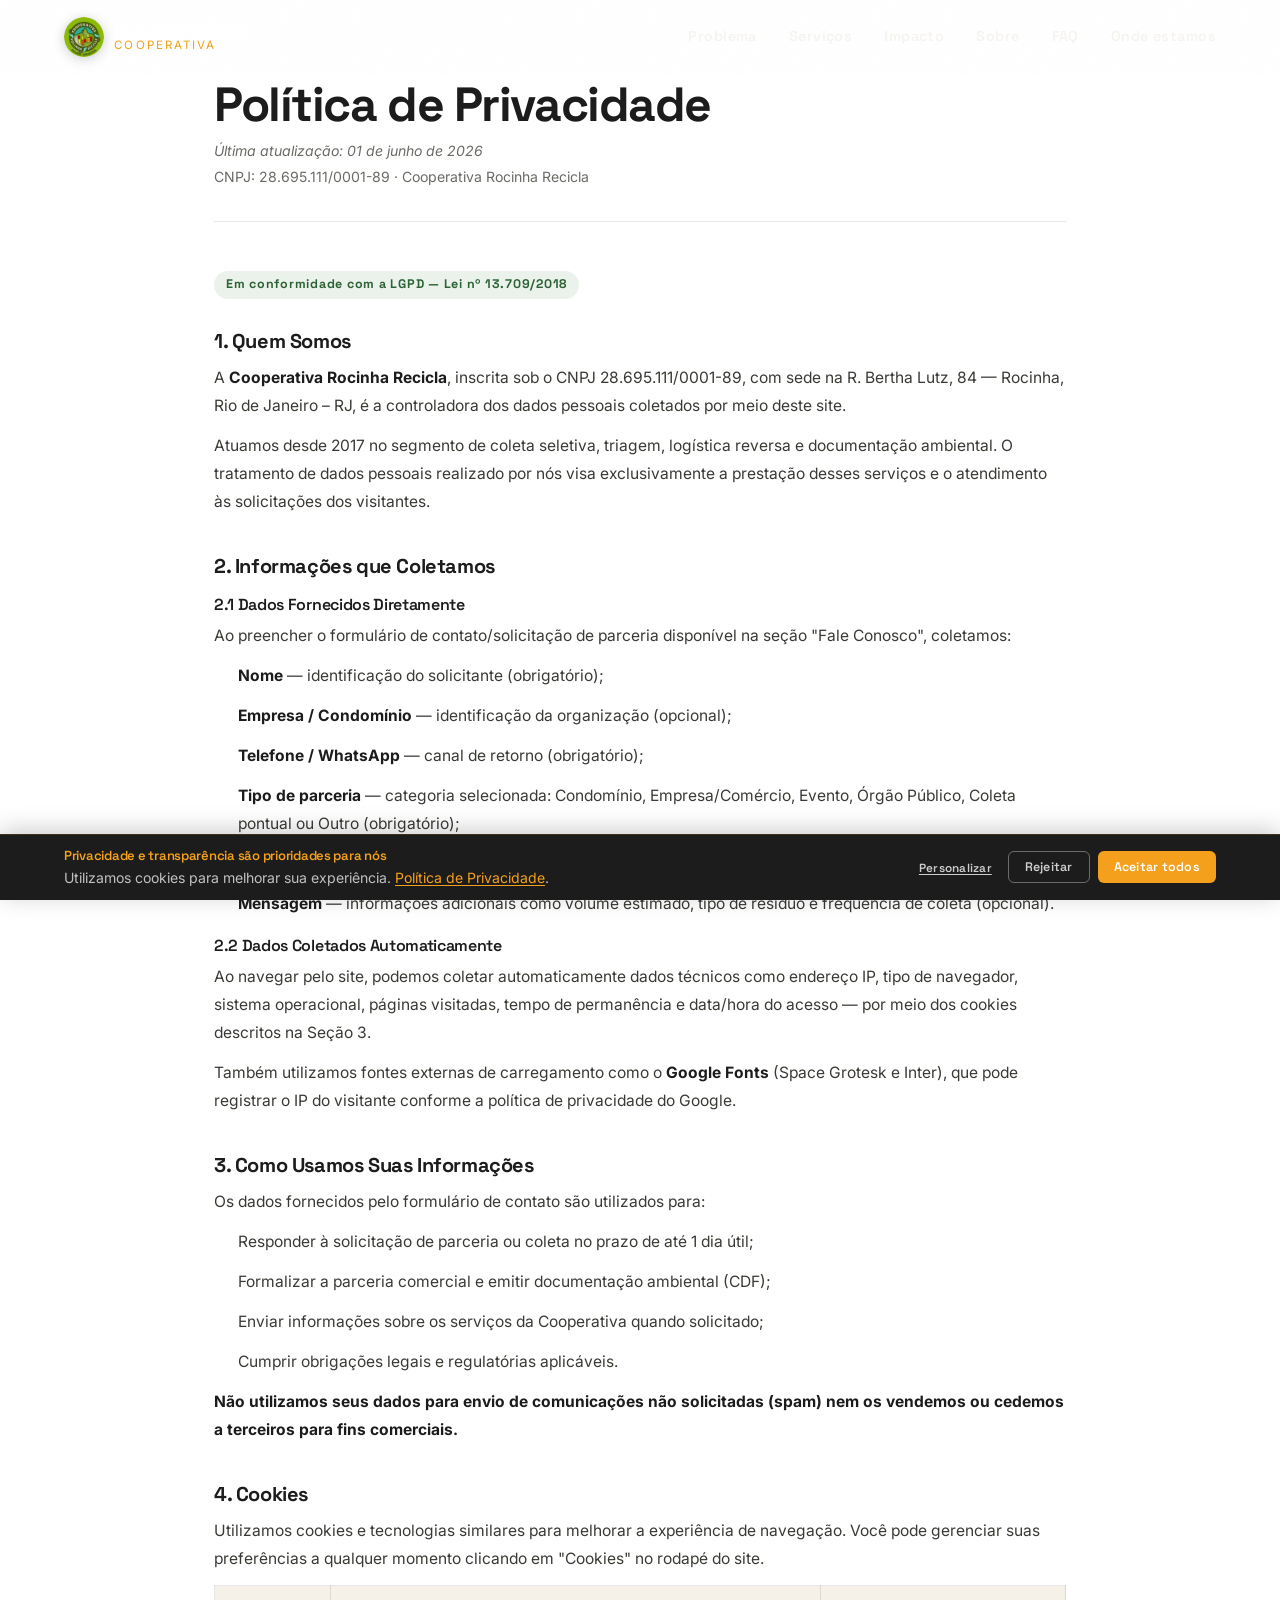
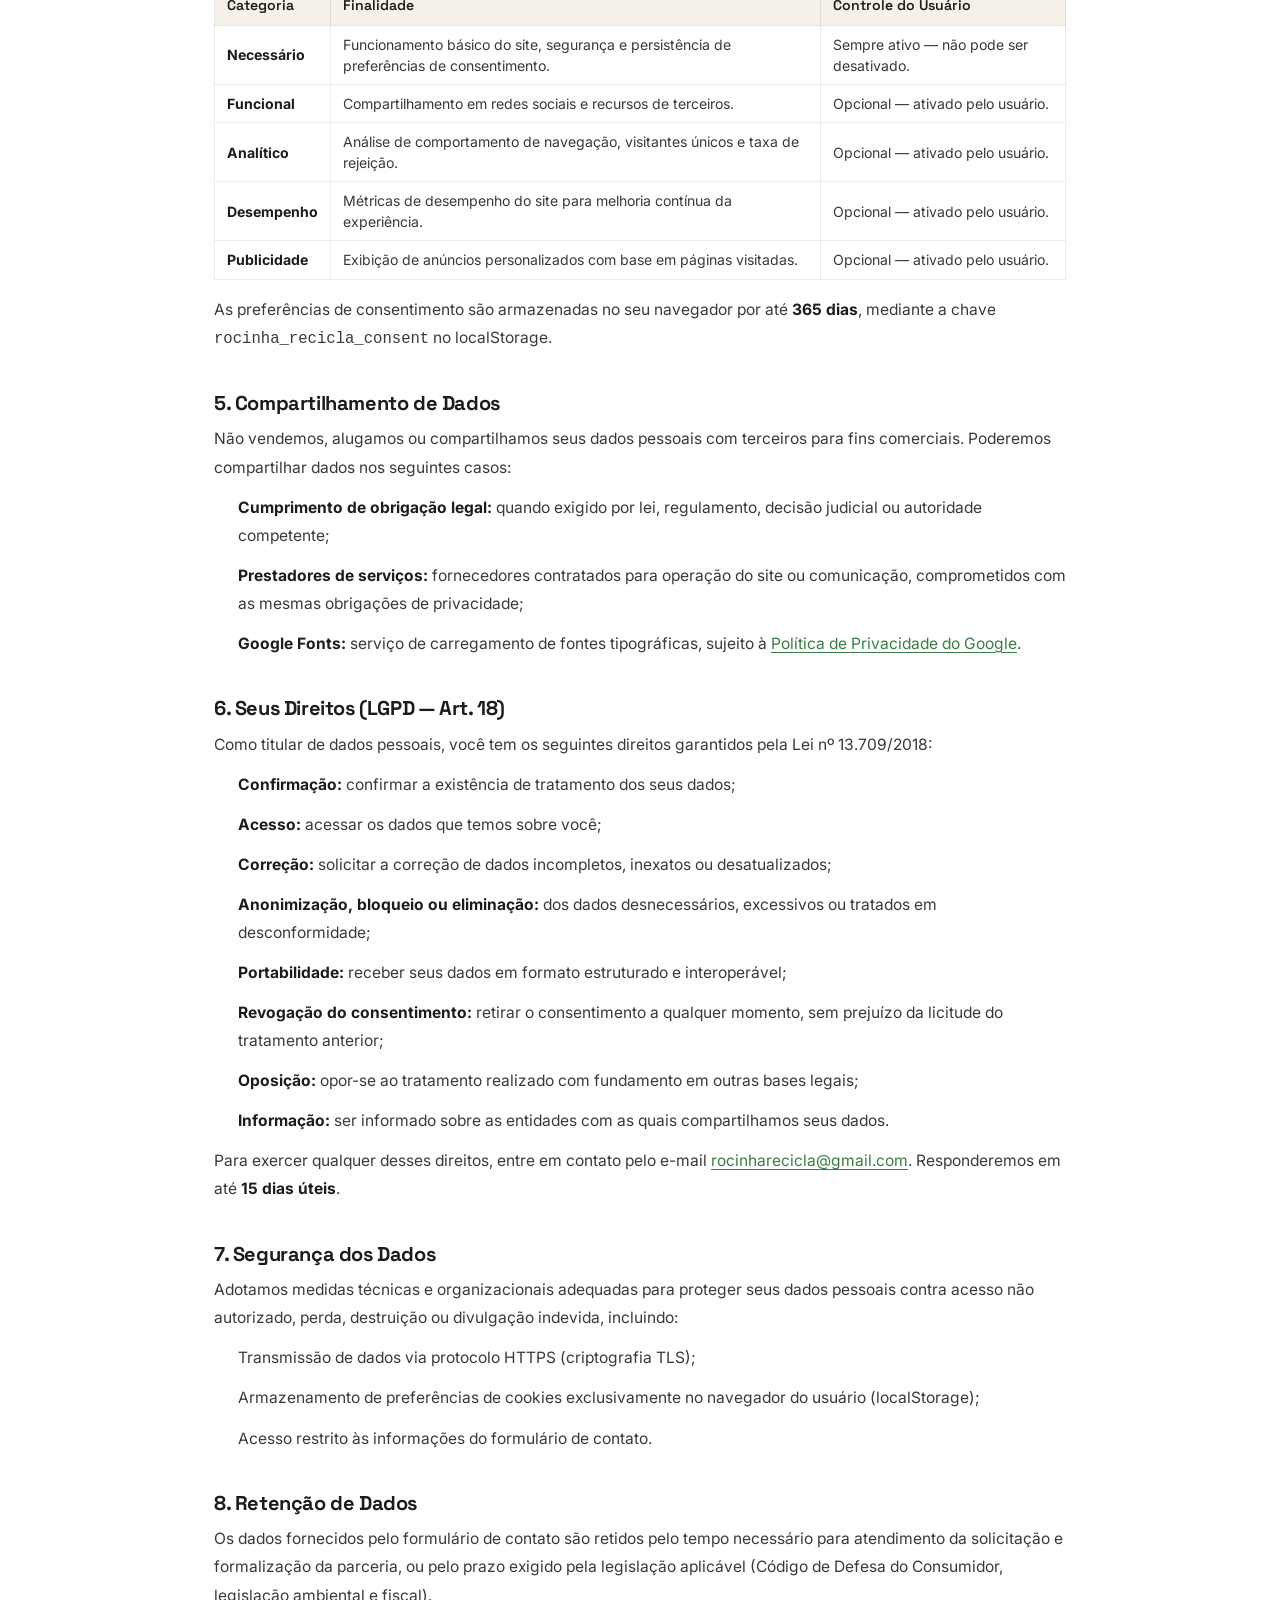
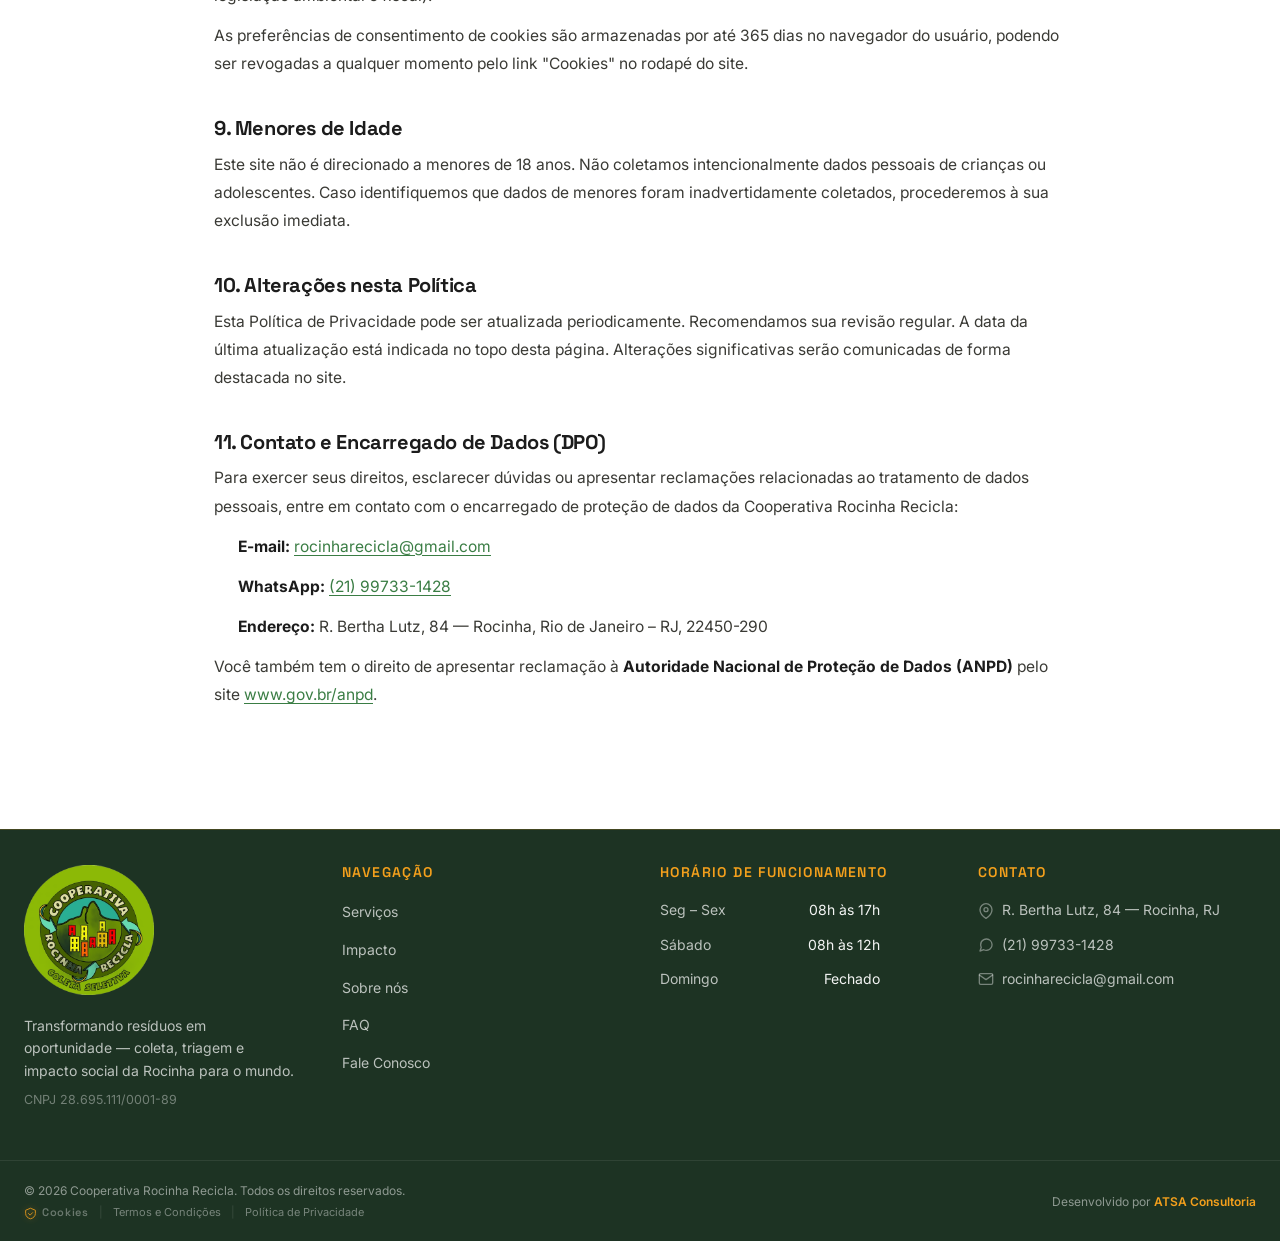
==== commit 813ae40e: "feat: restaura secoes completas da landing page e aplica otimizacoes SEO/GEO" ====
--- a/politica-de-privacidade.html
+++ b/politica-de-privacidade.html
@@ -3,8 +3,23 @@
 <head>
   <meta charset="UTF-8">
   <meta name="viewport" content="width=device-width, initial-scale=1.0">
-  <title>Política de Privacidade — Cooperativa Rocinha Recicla</title>
+  <title>Política de Privacidade | Cooperativa Rocinha Recicla</title>
   <meta name="description" content="Política de Privacidade da Cooperativa Rocinha Recicla. Em conformidade com a LGPD (Lei 13.709/2018).">
+  <link rel="canonical" href="https://www.rocinharecicla.com.br/politica-de-privacidade.html">
+
+  <!-- Open Graph -->
+  <meta property="og:locale" content="pt_BR">
+  <meta property="og:type" content="article">
+  <meta property="og:title" content="Política de Privacidade | Cooperativa Rocinha Recicla">
+  <meta property="og:description" content="Política de Privacidade da Cooperativa Rocinha Recicla. Em conformidade com a LGPD (Lei 13.709/2018).">
+  <meta property="og:url" content="https://www.rocinharecicla.com.br/politica-de-privacidade.html">
+  <meta property="og:site_name" content="Cooperativa Rocinha Recicla">
+
+  <!-- Twitter Cards -->
+  <meta name="twitter:card" content="summary">
+  <meta name="twitter:title" content="Política de Privacidade | Cooperativa Rocinha Recicla">
+  <meta name="twitter:description" content="Política de Privacidade da Cooperativa Rocinha Recicla. Em conformidade com a LGPD (Lei 13.709/2018).">
+
   <link rel="preconnect" href="https://fonts.googleapis.com">
   <link rel="preconnect" href="https://fonts.gstatic.com" crossorigin>
   <link href="https://fonts.googleapis.com/css2?family=Space+Grotesk:wght@500;600;700&family=Inter:wght@400;500;600&display=swap" rel="stylesheet">
--- a/style.css
+++ b/style.css
@@ -2,6 +2,222 @@
    COOPERATIVA ROCINHA RECICLA — style.css
    Ativismo sustentável urbano · mobile-first
    ============================================================ */
+
+/* ========================================
+   WHATSAPP PREMIUM EXPERIENCE (AG5 V2)
+   ======================================== */
+
+/* Container */
+.wa-premium-container {
+    position: fixed;
+    bottom: 24px;
+    right: 24px;
+    z-index: 1000;
+    font-family: var(--f-body);
+}
+
+/* O Balão - Estética Glassmorphism */
+.wa-bubble {
+    width: 300px;
+    position: absolute;
+    bottom: 85px;
+    right: 0;
+    background: rgba(255, 255, 255, 0.92);
+    backdrop-filter: blur(15px);
+    -webkit-backdrop-filter: blur(15px);
+    border: 1px solid rgba(255, 255, 255, 0.5);
+    border-radius: 24px 24px 4px 24px;
+    box-shadow: 0 20px 40px rgba(0,0,0,0.12);
+    padding: 20px;
+    opacity: 0;
+    visibility: hidden;
+    transform: translateY(20px) scale(0.98);
+    transition: opacity 0.5s var(--ease), transform 0.5s var(--ease), visibility 0.5s var(--ease);
+}
+
+.wa-bubble.show {
+    opacity: 1;
+    visibility: visible;
+    transform: translateY(0) scale(1);
+}
+
+/* Transições Fluidas de Conteúdo Interno */
+.wa-fade-out {
+    animation: waFadeOut 0.3s ease forwards;
+}
+
+.wa-fade-in-up {
+    animation: waFadeInUp 0.5s var(--ease) forwards;
+}
+
+@keyframes waFadeOut {
+    from { opacity: 1; }
+    to { opacity: 0; }
+}
+
+@keyframes waFadeInUp {
+    from {
+        opacity: 0;
+        transform: translateY(8px);
+    }
+    to {
+        opacity: 1;
+        transform: translateY(0);
+    }
+}
+
+/* Cabeçalho do Chat */
+.wa-header {
+    display: flex;
+    align-items: center;
+    gap: 12px;
+    margin-bottom: 15px;
+    border-bottom: 1px solid rgba(0,0,0,0.05);
+    padding-bottom: 12px;
+}
+
+.wa-avatar-wrapper { position: relative; }
+.wa-avatar {
+    width: 45px;
+    height: 45px;
+    border-radius: 50%;
+    object-fit: cover;
+    border: 2px solid #25d366;
+}
+
+.wa-status-dot {
+    position: absolute;
+    bottom: -2px;
+    right: -2px;
+    width: 12px;
+    height: 12px;
+    background: #25d366;
+    border: 2px solid #fff;
+    border-radius: 50%;
+    animation: wa-pulse-green 2s infinite;
+}
+
+.wa-name {
+    display: block;
+    font-weight: 700;
+    color: #1a1a1a;
+    font-size: 15px;
+    font-family: var(--f-head);
+}
+
+.wa-status-text {
+    font-size: 11px;
+    color: #666;
+    text-transform: uppercase;
+    letter-spacing: 0.5px;
+}
+
+/* Animação de Digitação */
+.wa-typing {
+    display: flex;
+    gap: 4px;
+    padding: 10px 0;
+}
+
+.wa-typing span {
+    width: 6px;
+    height: 6px;
+    background: #25d366;
+    border-radius: 50%;
+    animation: wa-typing-ani 1.4s infinite;
+    opacity: 0.4;
+}
+
+.wa-typing span:nth-child(2) { animation-delay: 0.2s; }
+.wa-typing span:nth-child(3) { animation-delay: 0.4s; }
+
+@keyframes wa-typing-ani {
+    0%, 100% { transform: translateY(0); opacity: 0.4; }
+    50% { transform: translateY(-4px); opacity: 1; }
+}
+
+/* Texto da Mensagem */
+.wa-message-text p {
+    margin: 0;
+    font-size: 14px;
+    color: #333;
+    line-height: 1.5;
+}
+
+.wa-message-text strong { color: #000; font-weight: 700; }
+
+/* Botão Flutuante - REDONDO */
+.wa-float-btn {
+    width: 60px;
+    height: 60px;
+    background: linear-gradient(135deg, #25d366 0%, #128c7e 100%);
+    color: #fff;
+    border-radius: 50%;
+    display: flex;
+    align-items: center;
+    justify-content: center;
+    font-size: 30px;
+    box-shadow: 0 8px 20px rgba(37, 211, 102, 0.35);
+    text-decoration: none;
+    transition: all 0.3s ease;
+    position: relative;
+}
+
+.wa-float-btn:hover {
+    transform: scale(1.08);
+    box-shadow: 0 12px 28px rgba(37, 211, 102, 0.45);
+}
+
+/* Badge de Notificação */
+.wa-badge {
+    position: absolute;
+    top: -4px;
+    right: -4px;
+    background: #ff3b30;
+    color: #fff;
+    font-size: 10px;
+    font-weight: 800;
+    width: 20px;
+    height: 20px;
+    border-radius: 50%;
+    display: flex;
+    align-items: center;
+    justify-content: center;
+    border: 2px solid #fff;
+    transform: scale(0);
+    transition: transform 0.5s ease;
+    font-family: var(--f-head);
+}
+
+.wa-badge.show { transform: scale(1); }
+
+/* Fechar */
+.wa-close {
+    position: absolute;
+    top: 12px;
+    right: 12px;
+    background: none;
+    border: none;
+    color: #999;
+    cursor: pointer;
+    font-size: 14px;
+    transition: color 0.3s;
+    padding: 4px;
+}
+.wa-close:hover { color: #333; }
+
+/* Animações Auxiliares */
+@keyframes wa-pulse-green {
+    0% { box-shadow: 0 0 0 0 rgba(37, 211, 102, 0.7); }
+    70% { box-shadow: 0 0 0 10px rgba(37, 211, 102, 0); }
+    100% { box-shadow: 0 0 0 0 rgba(37, 211, 102, 0); }
+}
+
+/* Responsivo */
+@media (max-width: 480px) {
+    .wa-premium-container { bottom: 20px; right: 20px; }
+    .wa-bubble { width: 260px; bottom: 75px; }
+}
 
 :root{
   /* paleta */
@@ -77,55 +293,152 @@
 .link-arrow:hover{color:var(--verde-700)}
 
 /* ============================================================
-   NAVBAR
+   NAVBAR (ULTRA PREMIUM SYSTEM)
    ============================================================ */
 #nav-sentinel{position:absolute;top:0;left:0;width:1px;height:1px}
 .nav{
   position:fixed;top:0;left:0;right:0;z-index:100;
-  background:transparent;transition:background .3s ease,box-shadow .3s ease;
+  background:transparent;
+  transition: 
+    background 0.5s cubic-bezier(0.16, 1, 0.3, 1),
+    box-shadow 0.5s cubic-bezier(0.16, 1, 0.3, 1);
+  overflow: hidden;
+}
+/* Ruído de textura sutil — grão premium na navbar inteira */
+.nav::before {
+  content: "";
+  position: absolute;
+  inset: 0;
+  background-image: url("data:image/svg+xml,%3Csvg viewBox='0 0 200 200' xmlns='http://www.w3.org/2000/svg'%3E%3Cfilter id='n'%3E%3CfeTurbulence type='fractalNoise' baseFrequency='0.75' numOctaves='4' stitchTiles='stitch'/%3E%3C/filter%3E%3Crect width='100%25' height='100%25' filter='url(%23n)' opacity='1'/%3E%3C/svg%3E");
+  opacity: 0.020;
+  pointer-events: none;
+  z-index: 0;
+}
+/* Linha de borda premium que se dissolve nas extremidades esquerda e direita */
+.nav::after {
+  content: "";
+  position: absolute;
+  left: 0;
+  right: 0;
+  bottom: 0;
+  height: 1px;
+  background: linear-gradient(to right, transparent, rgba(255, 255, 255, 0.08) 15%, rgba(255, 255, 255, 0.08) 85%, transparent);
+  z-index: 1;
+  opacity: 0;
+  transition: opacity 0.5s ease;
 }
 .nav.is-scrolled{
-  background:rgba(28,28,28,0.75);
-  backdrop-filter:blur(16px);
-  -webkit-backdrop-filter:blur(16px);
-  border-bottom:1px solid rgba(255, 255, 255, 0.05);
-  box-shadow:0 10px 30px rgba(0, 0, 0, 0.3);
+  background: rgba(20, 20, 20, 0.82);
+  backdrop-filter: blur(28px);
+  -webkit-backdrop-filter: blur(28px);
+  box-shadow: 0 12px 40px rgba(0, 0, 0, 0.4);
+}
+.nav.is-scrolled::after {
+  opacity: 1;
 }
 .nav__inner{
+  position: relative;
+  z-index: 2;
   max-width:var(--maxw);margin:0 auto;height:var(--nav-h);
   display:flex;align-items:center;gap:var(--sp-3);
   padding:0 var(--sp-3);
+  transition: height 0.5s cubic-bezier(0.16, 1, 0.3, 1);
+}
+.nav.is-scrolled .nav__inner{
+  height: 64px;
+}
+.nav__progress {
+  position: absolute;
+  bottom: 0;
+  left: 0;
+  width: 0%;
+  height: 2px;
+  background: var(--ambar);
+  box-shadow: 0 0 8px rgba(244, 160, 28, 0.7);
+  z-index: 3;
+  transition: width 0.1s ease-out;
 }
 .brand{display:flex;align-items:center;gap:.65rem;margin-right:auto}
-.brand__mark{display:flex;flex-shrink:0;filter:drop-shadow(0 2px 6px rgba(0,0,0,.2))}
+.brand__mark{display:flex;flex-shrink:0;filter:drop-shadow(0 2px 6px rgba(0,0,0,.2));transition:transform .4s var(--ease)}
 .brand__mark img{border-radius:50%;object-fit:cover}
+.brand:hover .brand__mark{transform:scale(1.06) rotate(5deg)}
 .brand__text{display:flex;flex-direction:column;line-height:1}
 .brand__text strong{font-family:var(--f-head);font-weight:700;font-size:1.08rem;color:#fff}
-.brand__text em{font-style:normal;font-size:.72rem;letter-spacing:.18em;text-transform:uppercase;color:var(--ambar)}
-
-.nav__links{display:none;gap:1.8rem;align-items:center}
+.brand__text em{font-style:normal;font-size:.72rem;letter-spacing:.18em;text-transform:uppercase;color:var(--ambar);transition:opacity 0.4s var(--ease)}
+.nav.is-scrolled .brand__text em {
+  opacity: 0.65;
+}
+
+.nav__links{display:none;gap:2rem;align-items:center}
 .nav__links a{
-  font-family:var(--f-head);font-weight:500;font-size:.92rem;color:#f3f0ea;
-  opacity: 0.8;
-  transition: opacity .3s ease, color .3s ease;
+  position:relative;
+  font-family:var(--f-head);font-weight:600;font-size:.9rem;color:#f3f0ea;
+  opacity: 0.75;
+  letter-spacing: 0.03em;
+  transition: opacity .4s var(--ease), color .4s var(--ease);
+  padding: 6px 0;
+}
+.nav__links a::after{
+  content:'';
+  position:absolute;
+  bottom:-2px;
+  left:0;
+  width:100%;
+  height:2px;
+  background-color:var(--ambar);
+  box-shadow: 0 0 6px rgba(244, 160, 28, 0.5);
+  transform:scaleX(0);
+  transform-origin:center;
+  transition:transform 0.35s cubic-bezier(0.16, 1, 0.3, 1);
 }
 .nav__links:hover a {
-  opacity: 0.45;
+  opacity: 0.35;
 }
 .nav__links a:hover {
   opacity: 1;
   color: var(--ambar);
 }
-.nav__cta{display:none}
+.nav__links a:hover::after{
+  transform:scaleX(1);
+}
+
+.nav__cta-desktop {
+  display: none;
+}
 
 .nav__burger{
-  display:flex;flex-direction:column;gap:5px;background:none;border:0;cursor:pointer;
-  padding:8px;margin-left:auto;
-}
-.nav__burger span{width:26px;height:2px;background:#fff;transition:.25s var(--ease)}
-.nav__burger[aria-expanded="true"] span:nth-child(1){transform:translateY(7px) rotate(45deg)}
-.nav__burger[aria-expanded="true"] span:nth-child(2){opacity:0}
-.nav__burger[aria-expanded="true"] span:nth-child(3){transform:translateY(-7px) rotate(-45deg)}
+  display:flex;flex-direction:column;justify-content:center;align-items:flex-end;gap:6px;
+  background:none;border:0;cursor:pointer;
+  padding:8px;width:40px;height:40px;margin-left:auto;
+  border-radius:50%;
+  transition:background 0.3s ease;
+}
+.nav__burger:hover{
+  background:rgba(255,255,255,0.08);
+}
+.nav__burger span{
+  width:24px;height:2px;background:#fff;
+  transition:all 0.3s cubic-bezier(0.16, 1, 0.3, 1);
+  transform-origin:center;
+}
+.nav__burger span:nth-child(2){
+  width:18px;
+}
+.nav__burger span:nth-child(3){
+  width:24px;
+}
+.nav__burger[aria-expanded="true"] span:nth-child(2){
+  opacity:0;
+  width:0;
+}
+.nav__burger[aria-expanded="true"] span:nth-child(1){
+  transform:translateY(8px) rotate(45deg);
+  width:24px;
+}
+.nav__burger[aria-expanded="true"] span:nth-child(3){
+  transform:translateY(-8px) rotate(-45deg);
+  width:24px;
+}
 
 /* Drawer scroll-lock */
 body.scroll-lock {
@@ -220,16 +533,37 @@
   background:rgba(255,255,255,.08);border-color:rgba(255,255,255,.3);
   transform:translateY(-3px);color:#fff;box-shadow:0 8px 25px rgba(0,0,0,.25);
 }
-.hero__chips{display:flex;flex-wrap:wrap;gap:.6rem}
-.hero__chips li{
-  font-family:var(--f-head);font-size:.78rem;font-weight:500;color:rgba(255,255,255,.85);
-  background:rgba(255,255,255,.03);border:1px solid rgba(255,255,255,.06);
-  border-radius:100px;padding:.45rem 1rem;backdrop-filter:blur(4px);
-  transition:all .3s var(--ease);
-}
-.hero__chips li:hover{
-  border-color:var(--verde);color:#fff;
-  background:rgba(58,125,68,.08);transform:translateY(-1px);
+.hero__chips {
+  display: flex;
+  flex-wrap: nowrap;
+  gap: .6rem;
+  overflow-x: auto;
+  width: 100%;
+  padding-bottom: 8px;
+  padding-top: 4px;
+  scrollbar-width: none; /* Oculta scrollbar no Firefox */
+}
+.hero__chips::-webkit-scrollbar {
+  display: none; /* Oculta scrollbar no Chrome, Safari e Edge */
+}
+.hero__chips li {
+  flex-shrink: 0;
+  font-family: var(--f-head);
+  font-size: .78rem;
+  font-weight: 500;
+  color: rgba(255,255,255,.85);
+  background: rgba(255,255,255,.03);
+  border: 1px solid rgba(255,255,255,.06);
+  border-radius: 100px;
+  padding: .45rem 1rem;
+  backdrop-filter: blur(4px);
+  transition: all .3s var(--ease);
+}
+.hero__chips li:hover {
+  border-color: var(--verde);
+  color: #fff;
+  background: rgba(58, 125, 68, 0.08);
+  transform: translateY(-1px);
 }
 .hero__br-desktop {
   display: block;
@@ -253,14 +587,7 @@
 .media img{position:relative;z-index:1}
 .media.no-img img{display:none}
 
-/* ============================================================
-   TICKER / MARQUEE BAR
-   ============================================================ */
-.ticker{background:var(--ambar);color:var(--preto);overflow:hidden;padding:.7rem 0;border-top:3px solid var(--preto);border-bottom:3px solid var(--preto)}
-.ticker__track{display:flex;align-items:center;gap:1.4rem;white-space:nowrap;width:max-content;animation:scroll-x 28s linear infinite}
-.ticker__track span{font-family:var(--f-head);font-weight:700;font-size:1.05rem;text-transform:uppercase;letter-spacing:.02em}
-.ticker__track i{font-style:normal;font-size:1rem;opacity:.7}
-@keyframes scroll-x{from{transform:translateX(0)}to{transform:translateX(-50%)}}
+
 
 /* ============================================================
    PROBLEMA, SOLUÇÃO & RESULTADO (TRANSFORMAÇÃO)
@@ -735,13 +1062,19 @@
   max-width: 640px;
 }
 
-.services__head .section-tag { color: var(--verde); }
-
-.services__head h2 {
+.services__title {
+  font-family: var(--f-head);
   font-size: clamp(2.4rem, 5.5vw, 4rem);
   line-height: 1.0;
   letter-spacing: -0.04em;
   color: var(--preto);
+  margin: 0;
+}
+.services__title em {
+  font-family: Georgia, serif;
+  font-style: italic;
+  font-weight: 500;
+  color: var(--verde);
 }
 
 /* Grid 2 colunas */
@@ -877,127 +1210,1978 @@
 .services__toggle-count { display: none; }
 
 /* ============================================================
-   GALERIA DE IMPACTO
+   GALERIA DE IMPACTO — ULTRA PREMIUM
    ============================================================ */
-.gallery{padding:var(--sp-7) var(--sp-3);background:var(--branco)}
-.gallery__head{max-width:var(--maxw);margin:0 auto var(--sp-5)}
-.gallery__head h2{font-size:clamp(1.8rem,5vw,3rem)}
+.gallery{
+  background:var(--preto);
+  overflow:hidden;
+  padding-bottom:0;
+}
+
+/* Grid original com 6 imagens */
 .gallery__grid{
-  max-width:var(--maxw);margin:0 auto;display:grid;gap:var(--sp-2);
+  max-width:var(--maxw);margin:0 auto;
+  padding:0 var(--sp-3);
+  display:grid;gap:8px;
   grid-template-columns:1fr;
 }
-.tile{border-radius:var(--radius);aspect-ratio:4/3;min-height:220px}
+.tile{
+  border-radius:14px;overflow:hidden;position:relative;
+  aspect-ratio:4/3;min-height:220px;
+}
+.tile img{
+  width:100%;height:100%;object-fit:cover;display:block;
+  transition:transform .7s var(--ease),filter .5s ease;
+  filter:brightness(.88) saturate(1.08);
+}
+.tile:hover img{ transform:scale(1.05);filter:brightness(1) saturate(1.12) }
+.tile::after{
+  content:'';position:absolute;inset:0;border-radius:14px;
+  border:1px solid rgba(255,255,255,.07);
+  transition:border-color .35s ease;pointer-events:none;z-index:3;
+}
+.tile:hover::after{ border-color:rgba(67,133,66,.5) }
 .tile figcaption{
-  position:absolute;left:0;bottom:0;z-index:2;
-  font-family:var(--f-head);font-weight:600;font-size:.85rem;color:#fff;
-  padding:.7rem .9rem;width:100%;
-  background:linear-gradient(transparent,rgba(28,28,28,.8));
-}
-.tile:hover img{transform:scale(1.05)}
+  position:absolute;left:0;bottom:0;z-index:2;width:100%;
+  padding:2.5rem 1rem .85rem;
+  background:linear-gradient(transparent,rgba(8,8,8,.9) 65%);
+  display:flex;align-items:center;gap:.55rem;
+  font-family:var(--f-head);font-weight:500;font-size:.8rem;
+  color:rgba(255,255,255,.9);
+  transform:translateY(6px);opacity:0;
+  transition:opacity .4s ease,transform .4s var(--ease);
+}
+.tile:hover figcaption{ opacity:1;transform:translateY(0) }
+.tile__tag{
+  display:inline-block;white-space:nowrap;flex-shrink:0;
+  font-size:.6rem;font-weight:700;letter-spacing:.16em;text-transform:uppercase;
+  color:#a8e6ab;
+  background:rgba(67,133,66,.22);border:1px solid rgba(67,133,66,.5);
+  padding:.22em .65em;border-radius:100px;
+}
 
 /* ============================================================
-   SOBRE / CREDENCIAIS
+   VÍDEOS — O PROCESSO NA ROCINHA (EDITORIAL PREMIUM)
    ============================================================ */
-.about{background:var(--creme);padding:var(--sp-7) var(--sp-3)}
-.about__inner{max-width:var(--maxw);margin:0 auto;display:grid;grid-template-columns:1fr;gap:var(--sp-5);align-items:center}
-.media--about{aspect-ratio:4/3;border-radius:var(--radius)}
-.about__content h2{font-size:clamp(1.9rem,5vw,3rem);margin-bottom:var(--sp-3)}
-.about__lead{color:#4a4a45;font-size:1.08rem;margin-bottom:var(--sp-4);max-width:52ch}
-.counters{display:grid;grid-template-columns:repeat(2,1fr);gap:var(--sp-3)}
-.counter{border-top:3px solid var(--verde);padding-top:var(--sp-1)}
-.counter__num{font-family:var(--f-head);font-weight:700;font-size:clamp(2.4rem,7vw,3.4rem);color:var(--verde);line-height:1}
-.counter dd{font-family:var(--f-head);font-weight:500;font-size:.9rem;color:#54544e;margin-top:.3rem}
+.videos {
+  background: var(--preto);
+  overflow: hidden;
+  position: relative;
+}
+.videos::before {
+  content: '';
+  position: absolute;
+  inset: 0;
+  pointer-events: none;
+  background: none;
+}
+
+.videos__inner {
+  position: relative;
+  z-index: 1;
+  max-width: var(--maxw);
+  margin: 0 auto;
+  padding: clamp(2rem, 4vw, 3.5rem) var(--sp-3) clamp(4rem, 8vw, 7rem);
+}
+
+/* Cabeçalho editorial split */
+.videos__head {
+  display: grid;
+  grid-template-columns: 1fr;
+  gap: 1.5rem;
+  margin-bottom: clamp(2.5rem,5vw,4rem);
+}
+@media(min-width: 768px) {
+  .videos__head {
+    grid-template-columns: 1.2fr 1fr;
+    gap: 3rem;
+    align-items: end;
+  }
+}
+
+.videos__head-left {
+  display: flex;
+  flex-direction: column;
+  gap: .9rem;
+}
+
+.videos__eyebrow {
+  display: inline-block;
+  width: fit-content;
+  font-size: .7rem;
+  font-weight: 700;
+  letter-spacing: .22em;
+  text-transform: uppercase;
+  color: var(--verde);
+  padding: .3em .9em;
+  border: 1px solid rgba(58,125,68,.3);
+  border-radius: 100px;
+}
+
+.videos__title {
+  font-family: var(--f-head);
+  font-size: clamp(2.4rem,5.5vw,4rem);
+  color: #fff;
+  line-height: 1.05;
+  letter-spacing: -.03em;
+  margin: 0;
+}
+
+.videos__title em {
+  font-style: normal;
+  background: linear-gradient(135deg,#7ed47f 0%,var(--verde) 100%);
+  -webkit-background-clip: text;
+  -webkit-text-fill-color: transparent;
+  background-clip: text;
+}
+
+.videos__head-right {
+  padding-left: 0;
+  border-left: none;
+}
+@media(min-width: 768px) {
+  .videos__head-right {
+    padding-left: 2rem;
+    border-left: 1px solid rgba(255,255,255,.08);
+  }
+}
+
+.videos__lead {
+  font-size: 1.05rem;
+  line-height: 1.75;
+  color: rgba(255,255,255,.55);
+  max-width: 42ch;
+  margin: 0;
+}
 
 /* ============================================================
-   AVALIAÇÕES GOOGLE
+   GRID DE VÍDEOS — LAYOUT EDITORIAL COM VÍDEOS VERTICAIS (9:16)
    ============================================================ */
-.reviews{background:var(--preto);color:#fff;padding:var(--sp-6) 0}
-.reviews__head{
-  max-width:var(--maxw);margin:0 auto var(--sp-4);padding:0 var(--sp-3);
-  display:flex;flex-wrap:wrap;align-items:center;gap:var(--sp-3);justify-content:space-between;
-}
-.reviews__badge{display:flex;align-items:center;gap:var(--sp-2)}
-.g-logo{background:#fff;border-radius:12px;padding:8px;display:flex}
-.reviews__rating{display:flex;flex-direction:column;line-height:1.2}
-.reviews__rating strong{font-family:var(--f-head);font-size:2rem}
-.stars{color:var(--ambar);font-size:1.05rem;letter-spacing:2px}
-.stars .half{opacity:.4}
-.reviews__count{font-size:.85rem;color:#bdb8ad}
-
-.marquee{overflow:hidden;-webkit-mask-image:linear-gradient(90deg,transparent,#000 6%,#000 94%,transparent);mask-image:linear-gradient(90deg,transparent,#000 6%,#000 94%,transparent)}
-.marquee__track{display:flex;gap:var(--sp-2);width:max-content;animation:scroll-x 32s linear infinite}
-.marquee:hover .marquee__track{animation-play-state:paused}
-.rcard{
-  width:300px;flex-shrink:0;background:var(--verde);border-radius:var(--radius);
-  padding:var(--sp-3);border:1px solid var(--verde-700);
-}
-.rcard h4{font-size:1.15rem;margin-bottom:.5rem;color:#fff}
-.rcard p{color:#e3f0e5;font-size:.95rem}
+
+/*
+   Estratégia de layout:
+   - Desktop: 4 colunas com vídeos verticais (proporção 9:16 preservada)
+   - Cada card tem largura fixa proporcional, altura determinada pelo vídeo
+   - Efeito de "filme" com bordas escuras ao redor do vídeo
+   - Cards com elevação e sombra premium
+*/
+
+.videos__grid {
+  display: grid;
+  grid-template-columns: repeat(2, 1fr);
+  gap: 0.75rem;
+}
+
+@media(min-width: 560px) {
+  .videos__grid {
+    grid-template-columns: repeat(4, 1fr);
+    gap: 1.25rem;
+  }
+}
+
+@media(min-width: 900px) {
+  .videos__grid {
+    gap: 1.5rem;
+  }
+}
+
+/* Card de vídeo — estilo "reel" premium */
+.vcard {
+  background: linear-gradient(180deg, #141414 0%, #0a0a0a 100%);
+  border: 1px solid rgba(255,255,255,.05);
+  border-radius: 16px;
+  overflow: hidden;
+  transition: border-color .45s ease, transform .5s var(--ease), box-shadow .5s ease;
+  position: relative;
+  display: flex;
+  flex-direction: column;
+}
+
+.vcard:hover {
+  border-color: rgba(58, 125, 68, 0.45);
+  transform: translateY(-6px);
+  box-shadow: 
+    0 30px 60px rgba(0,0,0,0.65), 
+    0 0 0 1px rgba(58, 125, 68, 0.18),
+    inset 0 1px 0 rgba(255,255,255,0.05);
+}
+
+.vcard.is-playing {
+  border-color: rgba(58, 125, 68, 0.65);
+  box-shadow: 
+    0 28px 70px rgba(0,0,0,.55), 
+    0 0 0 1px rgba(58,125,68,.25),
+    inset 0 0 20px rgba(58, 125, 68, 0.15);
+}
+
+/* Área do vídeo — proporção vertical 9:16 preservada */
+.vcard__media {
+  position: relative;
+  width: 100%;
+  /* Proporção vertical 9:16 = 0.5625 — preserva o formato original do vídeo */
+  aspect-ratio: 9/16;
+  background: #080808;
+  overflow: hidden;
+}
+
+/* O vídeo em si — centralizado com letterbox se necessário */
+.vcard__video {
+  position: absolute;
+  inset: 0;
+  width: 100%;
+  height: 100%;
+  object-fit: cover;
+  display: block;
+  transition: transform .8s var(--ease), filter .5s ease;
+  filter: brightness(.88) contrast(1.02);
+}
+
+.vcard:hover .vcard__video {
+  transform: scale(1.02);
+  filter: brightness(.98) contrast(1.02);
+}
+
+/* Botão play — centralizado no vídeo */
+.vcard__play {
+  position: absolute;
+  inset: 0;
+  display: flex;
+  align-items: center;
+  justify-content: center;
+  background: rgba(0,0,0,.2);
+  border: none;
+  cursor: pointer;
+  z-index: 3;
+  transition: background .35s ease, opacity .35s ease;
+}
+
+.vcard__play svg {
+  width: 56px;
+  height: 56px;
+  transition: transform .35s var(--ease), filter .35s ease;
+  filter: drop-shadow(0 4px 16px rgba(0,0,0,.5));
+}
+
+.vcard__play:hover {
+  background: rgba(0,0,0,.05);
+}
+
+.vcard__play:hover svg {
+  transform: scale(1.12);
+}
+
+.vcard__play:focus-visible {
+  outline: 2px solid var(--verde);
+  outline-offset: -4px;
+}
+
+/* Controles adicionais premium (Mute, Expand) */
+.vcard__controls {
+  position: absolute;
+  top: .75rem;
+  right: .75rem;
+  z-index: 10;
+  display: flex;
+  gap: .45rem;
+  opacity: 0;
+  transition: opacity .35s ease;
+  pointer-events: none;
+}
+
+/* Mostra os controles no hover ou enquanto o vídeo estiver tocando */
+.vcard__media:hover .vcard__controls,
+.vcard__media.is-playing .vcard__controls {
+  opacity: 1;
+  pointer-events: auto;
+}
+
+.vcard__control-btn {
+  width: 34px;
+  height: 34px;
+  border-radius: 50%;
+  background: rgba(0, 0, 0, .55);
+  backdrop-filter: blur(8px);
+  -webkit-backdrop-filter: blur(8px);
+  border: 1px solid rgba(255, 255, 255, .15);
+  color: #fff;
+  display: flex;
+  align-items: center;
+  justify-content: center;
+  cursor: pointer;
+  padding: 0;
+  transition: background .25s ease, border-color .25s ease, transform .25s var(--ease);
+}
+
+.vcard__control-btn:hover {
+  background: rgba(244, 160, 28, .85);
+  border-color: var(--ambar);
+  transform: scale(1.06);
+}
+
+.vcard__control-btn svg {
+  width: 15px;
+  height: 15px;
+  display: block;
+}
+
+/* Alternância dos ícones de volume ligado/desligado */
+.vcard__btn-mute.is-unmuted .icon-volume-on {
+  display: block !important;
+}
+
+.vcard__btn-mute.is-unmuted .icon-volume-off {
+  display: none !important;
+}
+
+/* Estado playing: esconde o botão e o fundo */
+.vcard__media.is-playing .vcard__play {
+  opacity: 0;
+  pointer-events: none;
+  background: transparent;
+}
+
+/* Label de categoria flutuante no vídeo */
+.vcard__duration {
+  position: absolute;
+  bottom: .75rem;
+  left: .75rem;
+  z-index: 2;
+  font-family: var(--f-head);
+  font-size: .58rem;
+  font-weight: 700;
+  letter-spacing: .18em;
+  text-transform: uppercase;
+  color: rgba(255,255,255,.85);
+  background: rgba(0,0,0,.55);
+  backdrop-filter: blur(10px);
+  -webkit-backdrop-filter: blur(10px);
+  padding: .35em .85em;
+  border-radius: 100px;
+  border: 1px solid rgba(255,255,255,.1);
+  transition: opacity .3s ease;
+}
+
+.vcard__media.is-playing .vcard__duration {
+  opacity: 0;
+}
+
+/* Overlay de gradiente no vídeo — desaparece no hover/playing */
+.vcard__media::before {
+  content: '';
+  position: absolute;
+  inset: 0;
+  z-index: 1;
+  pointer-events: none;
+  background: linear-gradient(
+    to bottom,
+    rgba(0,0,0,.15) 0%,
+    transparent 25%,
+    transparent 70%,
+    rgba(0,0,0,.35) 100%
+  );
+  transition: opacity .5s ease;
+}
+
+.vcard:hover .vcard__media::before {
+  opacity: .4;
+}
+
+.vcard__media.is-playing::before {
+  opacity: 0;
+}
+
+/* Sombra interna sutil — estilo passe-partout */
+.vcard__media::after {
+  content: '';
+  position: absolute;
+  inset: 0;
+  z-index: 2;
+  pointer-events: none;
+  box-shadow: inset 0 0 20px rgba(0,0,0,.35);
+  transition: box-shadow .4s ease;
+}
+
+.vcard:hover .vcard__media::after {
+  box-shadow: inset 0 0 12px rgba(0,0,0,.2);
+}
+
+/* Conteúdo do card — minimalista */
+.vcard__content {
+  padding: 0.85rem 0.85rem 1.05rem;
+  display: flex;
+  flex-direction: column;
+  gap: 0.35rem;
+  flex: 1;
+}
+
+.vcard__content h3 {
+  font-family: var(--f-head);
+  font-size: 0.95rem;
+  color: #fff;
+  line-height: 1.2;
+  letter-spacing: -.01em;
+  margin: 0;
+}
+
+.vcard__content p {
+  font-size: 0.72rem;
+  line-height: 1.45;
+  color: rgba(255,255,255,.45);
+  margin: 0;
+  transition: color .3s ease;
+}
+
+.vcard:hover .vcard__content p {
+  color: rgba(255,255,255,.6);
+}
+
+@media(min-width: 560px) {
+  .vcard__content {
+    padding: 1.25rem 1.25rem 1.45rem;
+    gap: 0.45rem;
+  }
+  .vcard__content h3 {
+    font-size: clamp(.9rem, 1.4vw, 1.05rem);
+    line-height: 1.25;
+  }
+  .vcard__content p {
+    font-size: 0.78rem;
+    line-height: 1.55;
+  }
+}
+
+/* Indicador de Ondas Sonoras Ativas (Premium) */
+.vcard__sound-waves {
+  position: absolute;
+  bottom: 0.6rem;
+  right: 0.6rem;
+  z-index: 4;
+  display: flex;
+  align-items: flex-end;
+  gap: 2px;
+  height: 12px;
+  width: 15px;
+  opacity: 0;
+  transform: scale(0.8);
+  transition: opacity 0.4s var(--ease), transform 0.4s var(--ease);
+}
+
+/* Ativa as ondas apenas quando o vídeo estiver reproduzindo e NÃO estiver mutado */
+.vcard.is-playing:not(.is-muted) .vcard__sound-waves {
+  opacity: 1;
+  transform: scale(1);
+}
+
+.vcard__sound-waves span {
+  display: block;
+  width: 2.2px;
+  height: 100%;
+  background-color: var(--ambar);
+  border-radius: 2px;
+  transform-origin: bottom;
+  animation: wave 1.2s ease-in-out infinite alternate;
+  animation-play-state: paused;
+}
+
+@media(min-width: 560px) {
+  .vcard__sound-waves {
+    bottom: 0.75rem;
+    right: 0.75rem;
+    gap: 3px;
+    height: 16px;
+    width: 20px;
+  }
+  .vcard__sound-waves span {
+    width: 3px;
+  }
+}
+
+.vcard.is-playing:not(.is-muted) .vcard__sound-waves span {
+  animation-play-state: running;
+}
+
+.vcard__sound-waves span:nth-child(1) {
+  height: 60%;
+  animation-duration: 0.8s;
+  animation-delay: -0.2s;
+}
+.vcard__sound-waves span:nth-child(2) {
+  height: 100%;
+  animation-duration: 1.1s;
+  animation-delay: -0.4s;
+}
+.vcard__sound-waves span:nth-child(3) {
+  height: 40%;
+  animation-duration: 0.9s;
+  animation-delay: -0.1s;
+}
+.vcard__sound-waves span:nth-child(4) {
+  height: 80%;
+  animation-duration: 1.0s;
+  animation-delay: -0.3s;
+}
+
+@keyframes wave {
+  0% {
+    transform: scaleY(0.25);
+  }
+  100% {
+    transform: scaleY(1.0);
+  }
+}
 
 /* ============================================================
-   FAQ
+   FARDOS — MATERIAIS RECICLADOS (ULTRA PREMIUM)
    ============================================================ */
-.faq{padding:var(--sp-7) var(--sp-3);background:var(--branco)}
-.faq__head{max-width:760px;margin:0 auto var(--sp-5)}
-.faq__head h2{font-size:clamp(1.8rem,5vw,2.8rem)}
-.faq__list{max-width:760px;margin:0 auto;display:flex;flex-direction:column;gap:var(--sp-1)}
-.acc{border:1px solid #e6e0d4;border-radius:14px;background:var(--creme);overflow:hidden}
-.acc summary{
-  list-style:none;cursor:pointer;display:flex;align-items:center;gap:1rem;
-  font-family:var(--f-head);font-weight:600;font-size:1.08rem;
-  padding:var(--sp-3);
-}
-.acc summary::-webkit-details-marker{display:none}
-.acc__icon{margin-left:auto;position:relative;width:18px;height:18px;flex-shrink:0}
-.acc__icon::before,.acc__icon::after{content:"";position:absolute;background:var(--verde);border-radius:2px;transition:transform .3s var(--ease)}
-.acc__icon::before{top:8px;left:0;width:18px;height:2px}
-.acc__icon::after{top:0;left:8px;width:2px;height:18px}
-.acc[open] .acc__icon::after{transform:scaleY(0)}
-.acc__body{overflow:hidden;max-height:0;opacity:0;transition:max-height .3s ease,opacity .3s ease,padding .3s ease;padding:0 var(--sp-3)}
-.acc[open] .acc__body{max-height:320px;opacity:1;padding:0 var(--sp-3) var(--sp-3)}
-.acc__body p{color:#54544e}
+.fardos{
+  background:var(--creme);
+  overflow:hidden;
+  position:relative;
+}
+.fardos::before{
+  content:'';position:absolute;inset:0;pointer-events:none;
+  background:
+    radial-gradient(ellipse 55% 45% at 5% 15%, rgba(58,125,68,.07) 0%, transparent 70%),
+    radial-gradient(ellipse 45% 40% at 95% 85%, rgba(58,125,68,.05) 0%, transparent 70%);
+}
+
+/* Header */
+.fardos__header{
+  position:relative;z-index:1;
+  max-width:var(--maxw);margin:0 auto;
+  padding:clamp(4rem,8vw,7rem) var(--sp-3) clamp(2.5rem,5vw,4rem);
+  display:grid;grid-template-columns:1fr;gap:1.5rem;
+}
+.fardos__eyebrow{
+  display:inline-block;
+  font-size:.7rem;font-weight:700;letter-spacing:.22em;text-transform:uppercase;
+  color:var(--verde);margin-bottom:.9rem;
+  padding:.3em .9em;border:1px solid rgba(58,125,68,.3);border-radius:100px;
+}
+.fardos__title{
+  font-family:var(--f-head);font-size:clamp(2.4rem,5.5vw,4rem);
+  color:var(--preto);line-height:1.05;letter-spacing:-.03em;margin:0;
+}
+.fardos__title em{
+  font-style:normal;color:var(--verde);
+}
+.fardos__desc{
+  font-size:.98rem;line-height:1.7;
+  color:var(--cinza);
+  max-width:46ch;align-self:end;
+}
+
+/* Grid (Mobile: empilhado verticalmente para melhor legibilidade) */
+.fardos__grid {
+  position: relative;
+  z-index: 1;
+  max-width: var(--maxw);
+  margin: 0 auto;
+  padding: 0 var(--sp-3) 2.5rem;
+  display: flex;
+  flex-direction: column;
+  gap: 1.5rem;
+}
+
+/* Card base (Mobile: largura total e altura flexível) */
+.fcard {
+  width: 100%;
+  display: flex;
+  flex-direction: column;
+  background: #fff;
+  border: 1px solid rgba(0, 0, 0, .07);
+  border-radius: 20px;
+  overflow: hidden;
+  transition: border-color .45s ease, transform .4s var(--ease), box-shadow .4s ease;
+  position: relative;
+}
+.fcard:hover {
+  border-color: rgba(58, 125, 68, .4);
+  transform: translateY(-3px);
+  box-shadow: 0 20px 60px rgba(0, 0, 0, .1), 0 0 0 1px rgba(58, 125, 68, .15);
+}
+
+.fcard__img-wrap {
+  width: 100%;
+  height: 200px; /* Proporção mais elegante no celular */
+  position: relative;
+  overflow: hidden;
+  background: #2a2420;
+  order: 1;
+  flex-shrink: 0;
+}
+
+/* Tinte esverdeado clarinho */
+.fcard__img-wrap::before {
+  content: '';
+  position: absolute; inset: 0; z-index: 1; pointer-events: none;
+  background: rgba(58, 125, 68, .09);
+  mix-blend-mode: screen;
+  transition: opacity .6s ease;
+}
+.fcard:hover .fcard__img-wrap::before { opacity: .05 }
+
+/* Gradiente de fusão lateral → creme (suave) */
+.fcard__img-wrap::after {
+  content: '';
+  position: absolute; inset: 0; z-index: 2; pointer-events: none;
+  background: linear-gradient(to bottom, transparent 70%, rgba(245, 240, 232, .3) 100%);
+}
+
+.fcard__img-wrap img {
+  position: absolute; inset: 0;
+  width: 100%; height: 100%;
+  object-fit: cover; object-position: center 30%;
+  display: block;
+  transition: filter .6s ease;
+  filter: brightness(.72);
+}
+.fcard:hover .fcard__img-wrap img {
+  filter: brightness(.85);
+}
+
+/* Número — pill pequeno no canto */
+.fcard__num {
+  position: absolute; top: 1.2rem; left: 1.3rem; z-index: 2;
+  font-family: var(--f-head); font-size: .6rem; font-weight: 700; letter-spacing: .22em;
+  color: rgba(255, 255, 255, .65);
+  background: rgba(0, 0, 0, .5); backdrop-filter: blur(14px); -webkit-backdrop-filter: blur(14px);
+  padding: .28em .72em; border-radius: 100px;
+  border: 1px solid rgba(255, 255, 255, .12);
+}
+
+/* Conteúdo */
+.fcard__content {
+  padding: 1.5rem;
+  display: flex;
+  flex-direction: column;
+  justify-content: space-between;
+  gap: 0.8rem;
+  position: relative;
+  overflow: hidden;
+  border-top: 1px solid rgba(0, 0, 0, .07);
+  order: 2;
+  flex: 1;
+}
+.fcard:hover .fcard__content { border-top-color: rgba(58, 125, 68, .35) }
+
+@media(min-width: 768px) {
+  .fardos__grid {
+    display: flex;
+    flex-direction: column;
+    overflow-x: visible;
+    scroll-snap-type: none;
+    gap: 1.5rem;
+    padding: 0 var(--sp-3) clamp(3rem, 6vw, 4.5rem);
+  }
+  .fcard {
+    display: grid;
+    grid-template-columns: 42% 1fr;
+    min-height: auto;
+    flex: none;
+    scroll-snap-align: none;
+  }
+  .fcard__img-wrap {
+    height: auto;
+    min-height: 100%;
+  }
+  .fcard__img-wrap::after {
+    background: linear-gradient(to right, transparent 70%, rgba(245, 240, 232, .3) 100%);
+  }
+  .fcard__content {
+    border-top: none;
+    border-left: 1px solid rgba(0, 0, 0, .07);
+    order: 2;
+    padding: clamp(1.2rem, 2.5vw, 1.8rem) clamp(1.5rem, 3vw, 2.2rem);
+  }
+  .fcard:hover .fcard__content {
+    border-left-color: rgba(58, 125, 68, .35);
+  }
+  
+  /* Alternação nos pares */
+  .fcard:nth-child(even) {
+    grid-template-columns: 1fr 42%;
+  }
+  .fcard:nth-child(even) .fcard__img-wrap {
+    order: 2;
+  }
+  .fcard:nth-child(even) .fcard__img-wrap::after {
+    background: linear-gradient(to left, transparent 70%, rgba(245, 240, 232, .3) 100%);
+  }
+  .fcard:nth-child(even) .fcard__content {
+    order: 1;
+    border-left: none;
+    border-right: 1px solid rgba(0, 0, 0, .07);
+  }
+  .fcard:nth-child(even):hover .fcard__content {
+    border-right-color: rgba(58, 125, 68, .35);
+  }
+}
+
+
+.fcard__tag{
+  display:inline-block;align-self:flex-start;
+  font-size:.6rem;font-weight:700;letter-spacing:.2em;text-transform:uppercase;
+  color:var(--verde-700);
+  background:rgba(58,125,68,.08);
+  padding:.28em .8em;border-radius:100px;
+  border:1px solid rgba(58,125,68,.25);
+  transition:background .3s ease, border-color .3s ease;
+}
+.fcard:hover .fcard__tag{
+  background:rgba(58,125,68,.14);
+  border-color:rgba(58,125,68,.45);
+}
+
+.fcard__title{
+  font-family:var(--f-head);
+  font-size:clamp(1.35rem,2.4vw,1.85rem);
+  color:var(--preto);line-height:1.1;letter-spacing:-.02em;margin:0;
+}
+
+.fcard__steps {
+  display: flex;
+  flex-direction: column;
+  gap: 0.45rem;
+  border-top: 1px solid rgba(0, 0, 0, 0.06);
+  padding-top: 0.75rem;
+}
+
+.fcard__step {
+  display: flex;
+  align-items: baseline;
+  gap: 0.5rem;
+  font-size: 0.82rem;
+  line-height: 1.4;
+  color: var(--cinza);
+  transition: color 0.3s ease;
+}
+
+.fcard:hover .fcard__step {
+  color: var(--preto-soft);
+}
+
+.fcard__step-num {
+  font-family: monospace;
+  font-size: 0.65rem;
+  font-weight: 700;
+  color: var(--verde);
+  opacity: 0.85;
+}
+
+.fcard__step-name {
+  font-weight: 700;
+  color: var(--preto);
+}
+
+.fcard__step-desc {
+  color: var(--cinza);
+  transition: color 0.3s ease;
+}
+
+.fcard:hover .fcard__step-desc {
+  color: var(--preto-soft);
+}
+
+/* ── Galeria: layout split premium ── */
+.gallery__split{
+  max-width:var(--maxw);
+  margin:0 auto;
+  padding:clamp(4rem,8vw,6rem) var(--sp-3);
+  display:grid;
+  grid-template-columns:1fr;
+  gap:clamp(2.5rem,5vw,4rem);
+  align-items:start;
+}
+@media(min-width:900px){
+  .gallery__split{
+    grid-template-columns:minmax(320px,420px) 1fr;
+    gap:clamp(3rem,5vw,5rem);
+    align-items:center;
+  }
+}
+
+/* Texto à esquerda */
+.gallery__text{
+  display:flex;
+  flex-direction:column;
+  gap:1.5rem;
+}
+.gallery__eyebrow{
+  display:inline-flex;align-items:center;gap:.5rem;
+  font-family:var(--f-head);font-size:.7rem;font-weight:700;letter-spacing:.2em;text-transform:uppercase;
+  color:var(--verde);
+  padding:.35em 1em;border:1px solid rgba(67,133,66,.4);border-radius:100px;
+  width:fit-content;
+}
+.gallery__eyebrow::before{
+  content:'';display:inline-block;width:6px;height:6px;
+  background:var(--verde);border-radius:50%;
+  box-shadow:0 0 8px var(--verde);animation:pulseDot 2s infinite;
+}
+.gallery__title{
+  font-family:var(--f-head);font-size:clamp(2.4rem,5vw,3.6rem);
+  color:#fff;line-height:1.06;letter-spacing:-.03em;margin:0;
+}
+.gallery__title em{
+  font-style:normal;
+  background:linear-gradient(135deg,#7ed47f 0%,var(--verde) 100%);
+  -webkit-background-clip:text;-webkit-text-fill-color:transparent;background-clip:text;
+}
+.gallery__lead{
+  font-size:1.05rem;line-height:1.75;
+  color:rgba(255,255,255,.65);max-width:38ch;
+  border-left:2px solid rgba(67,133,66,.35);
+  padding-left:1.25rem;
+}
+.gallery__body{
+  font-size:.92rem;line-height:1.8;
+  color:rgba(255,255,255,.45);max-width:40ch;
+}
+.gallery__cta{
+  position:relative;
+  display:inline-flex;align-items:center;justify-content:center;
+  font-family:var(--f-head);font-weight:600;font-size:.88rem;letter-spacing:.06em;
+  color:var(--preto);
+  padding:.85rem 2rem;
+  border-radius:100px;
+  width:fit-content;
+  background:var(--ambar);
+  overflow:hidden;
+  transition:background .6s ease,box-shadow .6s ease;
+}
+.gallery__cta:hover{
+  background:#f5b73a;
+  box-shadow:0 4px 16px rgba(244,160,28,.15);
+}
+
+/* Stats premium */
+.gallery__stats{
+  display:grid;
+  grid-template-columns:repeat(3,1fr);
+  gap:1rem;
+  padding:1.25rem 0;
+  border-top:1px solid rgba(255,255,255,.08);
+  border-bottom:1px solid rgba(255,255,255,.08);
+}
+.gallery__stat{
+  display:flex;flex-direction:column;gap:.35rem;
+}
+.gallery__stat-num{
+  font-family:var(--f-head);font-weight:700;
+  font-size:clamp(1.6rem,3vw,2.2rem);
+  color:#fff;line-height:1;letter-spacing:-.02em;
+}
+.gallery__stat-label{
+  font-size:.68rem;line-height:1.4;
+  color:rgba(255,255,255,.4);letter-spacing:.04em;
+}
+
+/* Grid Assimétrico Editorial (Magazine Layout) com tensão visual */
+.gallery__grid2 {
+  max-width: 780px;
+  margin: 0 auto;
+  display: grid;
+  grid-template-columns: 1fr 1fr;
+  gap: 20px 24px;
+}
+
+/* Tensão visual: colunas deslocadas verticalmente no desktop para um visual de revista de arte */
+@media(min-width: 768px) {
+  .gallery__grid2 .gcard:nth-child(odd) {
+    transform: translateY(24px);
+  }
+  .gallery__grid2 .gcard:nth-child(even) {
+    transform: translateY(-24px);
+  }
+  .gallery__grid2 {
+    padding-top: 24px;
+    padding-bottom: 24px;
+  }
+}
+
+/* Card de Imagem (GCard) estilo Passe-partout */
+.gcard {
+  margin: 0;
+  border-radius: 24px 4px 24px 4px;
+  overflow: hidden;
+  background: #141414;
+  border: 1px solid rgba(255, 255, 255, 0.06);
+  position: relative;
+  box-shadow: 
+    0 10px 30px rgba(0, 0, 0, 0.35),
+    inset 0 1px 0 rgba(255, 255, 255, 0.05);
+  transition: 
+    transform 0.6s var(--ease), 
+    box-shadow 0.6s var(--ease), 
+    border-color 0.4s ease;
+}
+
+/* Hover no card: leve elevação e brilho verde-oliva sutil na borda */
+.gcard:hover {
+  border-color: rgba(58, 125, 68, 0.35);
+  box-shadow: 
+    0 22px 50px rgba(0, 0, 0, 0.55),
+    0 0 0 1px rgba(58, 125, 68, 0.15),
+    inset 0 1px 0 rgba(255, 255, 255, 0.1);
+}
+
+@media(min-width: 768px) {
+  .gcard:nth-child(odd):hover {
+    transform: translateY(16px);
+  }
+  .gcard:nth-child(even):hover {
+    transform: translateY(-32px);
+  }
+}
+
+/* Wrapper da imagem com aspect-ratio correto por tipo */
+.gcard__img-wrap {
+  overflow: hidden;
+  width: 100%;
+  position: relative;
+}
+
+/* Passe-partout profundo com sombra interna por cima da foto */
+.gcard__img-wrap::after {
+  content: "";
+  position: absolute;
+  inset: 0;
+  z-index: 3;
+  pointer-events: none;
+  box-shadow: inset 0 0 24px rgba(0, 0, 0, 0.75);
+  transition: box-shadow 0.4s ease;
+}
+
+.gcard:hover .gcard__img-wrap::after {
+  box-shadow: inset 0 0 14px rgba(0, 0, 0, 0.5);
+}
+
+/* Textura tátil de grão analógico (noise) no z-index intermediário */
+.gcard__img-wrap::before {
+  content: "";
+  position: absolute;
+  inset: 0;
+  z-index: 2;
+  pointer-events: none;
+  background-image: url("data:image/svg+xml,%3Csvg viewBox='0 0 200 200' xmlns='http://www.w3.org/2000/svg'%3E%3Cfilter id='noise'%3E%3CfeTurbulence type='fractalNoise' baseFrequency='0.8' numOctaves='3' stitchTiles='stitch'/%3E%3C/filter%3E%3Crect width='100%25' height='100%25' filter='url(%23noise)' opacity='0.035'/%3E%3C/svg%3E");
+  mix-blend-mode: overlay;
+}
+
+
+/* Landscape 1672×941 = exatamente 16/9 → zero crop */
+.gcard--land .gcard__img-wrap {
+  aspect-ratio: 16/9;
+}
+
+/* Portrait: usa a proporção média das duas portrait */
+.gcard--port .gcard__img-wrap {
+  aspect-ratio: 3/4;
+}
+
+/* Efeito Analógico Cinematográfico na imagem */
+.gcard__img-wrap img {
+  width: 100%;
+  height: 100%;
+  object-fit: cover;
+  object-position: center top;
+  display: block;
+  filter: grayscale(0.12) contrast(1.03) brightness(0.88);
+  transition: 
+    transform 1.6s cubic-bezier(0.16, 1, 0.3, 1), 
+    filter 1.0s cubic-bezier(0.16, 1, 0.3, 1);
+}
+
+/* Efeito Pan de Câmera Cinematográfica Assimétrico (Paralaxe no hover) */
+.gcard:nth-child(odd):hover .gcard__img-wrap img {
+  transform: scale(1.05) translate(-1.5%, -1%);
+  filter: grayscale(0) contrast(1.05) brightness(1);
+}
+
+.gcard:nth-child(even):hover .gcard__img-wrap img {
+  transform: scale(1.05) translate(1.5%, 1%);
+  filter: grayscale(0) contrast(1.05) brightness(1);
+}
+
+/* Legenda com Design Editorial de Exposição */
+.gcard figcaption {
+  padding: 1rem 1.25rem 1.15rem;
+  display: flex;
+  flex-direction: column;
+  align-items: flex-start;
+  gap: 0.4rem;
+  font-size: 0.82rem;
+  font-family: var(--f-body);
+  color: rgba(255, 255, 255, 0.6);
+  border-top: 1px solid rgba(255, 255, 255, 0.05);
+  background: #181818;
+  transition: background 0.4s ease, color 0.4s ease;
+}
+
+.gcard:hover figcaption {
+  background: #1c1c1c;
+  color: rgba(255, 255, 255, 0.85);
+}
+
+/* Tag de categoria da legenda */
+.gcard__tag {
+  flex-shrink: 0;
+  font-family: var(--f-head);
+  font-size: 0.58rem;
+  font-weight: 700;
+  letter-spacing: 0.18em;
+  text-transform: uppercase;
+  color: #a8e6ab;
+  background: rgba(58, 125, 68, 0.12);
+  border: 1px solid rgba(58, 125, 68, 0.35);
+  padding: 3px 8px;
+  border-radius: 4px;
+  white-space: nowrap;
+  margin-bottom: 2px;
+  transition: border-color 0.3s ease, background 0.3s ease;
+}
+
+.gcard:hover .gcard__tag {
+  background: rgba(58, 125, 68, 0.22);
+  border-color: rgba(58, 125, 68, 0.55);
+}
+
+/* Texto descritivo na legenda */
+.gcard__desc-text {
+  font-size: 0.78rem;
+  line-height: 1.4;
+  color: rgba(255, 255, 255, 0.45);
+  transition: color 0.3s ease;
+}
+
+.gcard:hover .gcard__desc-text {
+  color: rgba(255, 255, 255, 0.75);
+}
+
+
+@media(max-width:560px){
+  .gallery__grid2{
+    grid-template-columns:1fr;
+    gap:10px;
+  }
+}
 
 /* ============================================================
-   LOCALIZAÇÃO
+   SEPARADOR EDITORIAL (TRANSIÇÃO ULTRA-PREMIUM CHIP)
    ============================================================ */
-.location{background:var(--preto);color:#fff;display:grid;grid-template-columns:1fr}
-.location__info{padding:var(--sp-6) var(--sp-3)}
-.location__info h2{font-size:clamp(1.8rem,5vw,2.8rem);margin-bottom:var(--sp-4)}
-.location__contacts{display:flex;flex-direction:column;gap:var(--sp-2);margin-bottom:var(--sp-4)}
-.location__contacts li{display:flex;align-items:center;gap:.8rem;color:#d8d3c8}
-.location__contacts a:hover{color:var(--ambar)}
-.ic{flex-shrink:0;width:24px;text-align:center}
-.location__map{min-height:340px}
-.location__map iframe{width:100%;height:100%;min-height:340px;border:0;filter:grayscale(.2) contrast(1.05)}
+.section-divider {
+  display: flex;
+  align-items: center;
+  gap: 1.5rem;
+  margin: 0 auto;
+  padding: clamp(2rem, 4.5vw, 3rem) max(var(--sp-3), calc((100% - var(--maxw)) / 2 + var(--sp-3)));
+  background: var(--creme);
+  position: relative;
+  z-index: 1;
+}
+.section-divider__line {
+  flex: 1;
+  height: 1px;
+  background: rgba(28, 28, 28, 0.08);
+}
+.section-divider__icon {
+  flex-shrink: 0;
+  font-size: 0.85rem;
+  line-height: 1;
+  color: var(--verde);
+  opacity: 0.3;
+  transition: opacity 0.5s ease, transform 0.5s var(--ease);
+}
+.section-divider:hover .section-divider__icon {
+  opacity: 0.55;
+  transform: rotate(120deg);
+}
+
+.section-divider--dark {
+  background: var(--preto);
+  padding-top: clamp(1.5rem, 3vw, 2.5rem);
+  padding-bottom: clamp(1.5rem, 3vw, 2.5rem);
+}
+.section-divider--dark .section-divider__line {
+  background: rgba(255, 255, 255, 0.08);
+}
+
 
 /* ============================================================
-   CONTATO + FORM
+   QUEM SOMOS — ULTRA PREMIUM
    ============================================================ */
-.contact{background:var(--verde);color:#fff;padding:var(--sp-7) var(--sp-3)}
-.contact__inner{max-width:var(--maxw);margin:0 auto;display:grid;grid-template-columns:1fr;gap:var(--sp-5)}
-.contact__pitch h2{font-size:clamp(2rem,6vw,3.2rem);margin-bottom:var(--sp-3)}
-.contact__pitch .section-tag{color:var(--ambar)}
-.contact__pitch p{color:#e3f0e5;font-size:1.05rem;max-width:42ch;margin-bottom:var(--sp-3)}
-.contact__wa{display:inline-block;font-family:var(--f-head);font-weight:600;border-bottom:2px solid var(--ambar);padding-bottom:3px}
-
-.form{background:#fff;border-radius:var(--radius);padding:var(--sp-4);display:grid;grid-template-columns:1fr 1fr;gap:var(--sp-3);box-shadow:0 20px 50px rgba(0,0,0,.18)}
-.field{display:flex;flex-direction:column;gap:.4rem}
-.field--full{grid-column:1/-1}
-.field label{font-family:var(--f-head);font-weight:600;font-size:.85rem;color:var(--preto)}
-.field label span{color:#c0392b}
-.field input,.field select,.field textarea{
-  font-family:var(--f-body);font-size:.98rem;color:var(--preto);
-  padding:.75rem .9rem;border:1.5px solid #ddd6c8;border-radius:10px;background:var(--creme);
-  transition:border-color .2s ease,box-shadow .2s ease;
-}
-.field input:focus,.field select:focus,.field textarea:focus{
-  outline:none;border-color:var(--verde);box-shadow:0 0 0 3px rgba(58,125,68,.15);background:#fff;
-}
-.field textarea{resize:vertical}
-.field__error{font-size:.78rem;color:#c0392b;display:none}
-.field.invalid input,.field.invalid select{border-color:#c0392b;background:#fdf3f2}
-.field.invalid .field__error{display:block}
-.form__success{font-family:var(--f-head);font-weight:600;color:var(--verde-700);background:#eaf4ec;padding:.8rem 1rem;border-radius:10px;margin-top:.6rem}
+.about {
+  background: var(--creme);
+  padding: clamp(3rem, 6vw, 4.5rem) var(--sp-3) var(--sp-7);
+}
+
+.about__inner {
+  max-width: var(--maxw);
+  margin: 0 auto;
+  display: grid;
+  grid-template-columns: 1fr;
+  gap: clamp(2.5rem, 5vw, 4rem);
+  align-items: center;
+}
+
+.about__media--desktop {
+  display: block;
+}
+.about__media--mobile {
+  display: none;
+}
+
+@media(max-width: 899px) {
+  .about__media--desktop {
+    display: none;
+  }
+  .about__media--mobile {
+    display: block;
+    margin: var(--sp-2) 0;
+  }
+}
+
+@media(min-width: 900px) {
+  .about__inner {
+    grid-template-columns: 1fr 1fr;
+    gap: clamp(3rem, 6vw, 5rem);
+  }
+  .about__media--desktop {
+    display: block;
+  }
+  .about__media--mobile {
+    display: none;
+  }
+}
+
+/* Imagem — tamanho original, nunca comprimida */
+.about__media {
+  margin: 0;
+  border-radius: 20px;
+  overflow: hidden;
+  background: var(--preto-soft);
+  box-shadow:
+    0 24px 60px rgba(28, 28, 28, 0.12),
+    0 0 0 1px rgba(28, 28, 28, 0.04);
+}
+
+.about__media img {
+  width: 100%;
+  height: auto;
+  display: block;
+  aspect-ratio: 1672 / 941;
+  object-fit: cover;
+}
+
+/* Texto */
+.about__content {
+  display: flex;
+  flex-direction: column;
+  gap: var(--sp-3);
+}
+.about__content .about__eyebrow {
+  margin-bottom: -0.5rem;
+}
+
+.about__content h2 {
+  font-size: clamp(2rem, 4vw, 3rem);
+  line-height: 1.08;
+  letter-spacing: -0.03em;
+  color: var(--preto);
+}
+
+.about__content h2 em {
+  font-family: Georgia, serif;
+  font-style: italic;
+  font-weight: 500;
+  color: var(--verde);
+}
+
+.about__lead {
+  font-size: clamp(1rem, 1.4vw, 1.1rem);
+  line-height: 1.7;
+  color: var(--cinza);
+  max-width: 48ch;
+}
+
+/* Contadores — bloco de credenciais horizontal */
+.about__counters {
+  display: inline-flex;
+  align-items: center;
+  justify-content: center;
+  gap: 2.5rem;
+  margin-top: -0.25rem;
+  padding: 0.75rem 2.5rem;
+  background: var(--branco);
+  border-radius: 10px;
+  border: 1px solid rgba(28, 28, 28, 0.05);
+  box-shadow: 0 2px 12px rgba(28, 28, 28, 0.03);
+}
+
+.about__counter {
+  display: flex;
+  align-items: baseline;
+  gap: 0.35rem;
+  padding: 0;
+}
+
+.about__counter-num {
+  font-family: var(--f-head);
+  font-size: clamp(1.1rem, 1.8vw, 1.35rem);
+  font-weight: 700;
+  color: var(--preto);
+  line-height: 1;
+  letter-spacing: -0.02em;
+}
+
+.about__counter-label {
+  font-size: 0.6rem;
+  font-weight: 500;
+  color: var(--cinza);
+  text-transform: uppercase;
+  letter-spacing: 0.05em;
+}
+
+.about__counter-divider {
+  width: 1px;
+  height: 100%;
+  min-height: 32px;
+  background: rgba(28, 28, 28, 0.08);
+  flex-shrink: 0;
+}
+
+.about__counter-num.is-done {
+  color: var(--verde);
+  transition: color 0.5s ease;
+}
+@media(max-width: 560px) {
+  .about {
+    padding: clamp(3.5rem, 8vw, 5rem) var(--sp-3);
+  }
+  .about__counters {
+    display: flex;
+    width: 100%;
+    padding: 0.85rem 1rem;
+    gap: 0.8rem;
+    justify-content: space-between;
+  }
+  .about__counter {
+    flex-direction: column;
+    align-items: center;
+    text-align: center;
+    gap: 0.2rem;
+    flex: 1;
+  }
+  .about__counter-num {
+    font-size: 1.25rem;
+  }
+  .about__counter-label {
+    font-size: 0.55rem;
+  }
+  .about__counter-divider {
+    min-height: 24px;
+  }
+}
+
+
+/* ============================================================
+   TESTEMUNHOS — ULTRA PREMIUM
+   ============================================================ */
+.testimonials{
+  position:relative;overflow:hidden;
+  background:var(--preto);
+  padding:clamp(5rem,10vw,9rem) var(--sp-3);
+}
+.testimonials__bg-pattern{
+  position:absolute;inset:0;pointer-events:none;
+  background-image:
+    radial-gradient(circle at 15% 20%, rgba(67,133,66,.18) 0%, transparent 55%),
+    radial-gradient(circle at 85% 80%, rgba(67,133,66,.12) 0%, transparent 50%);
+}
+.testimonials__bg-pattern::before{
+  content:'';position:absolute;inset:0;
+  background-image:repeating-linear-gradient(
+    0deg,transparent,transparent 59px,rgba(255,255,255,.025) 59px,rgba(255,255,255,.025) 60px
+  ),repeating-linear-gradient(
+    90deg,transparent,transparent 59px,rgba(255,255,255,.025) 59px,rgba(255,255,255,.025) 60px
+  );
+}
+.testimonials__inner{
+  position:relative;z-index:1;
+  max-width:var(--maxw);margin:0 auto;
+}
+.testimonials__head{
+  text-align:center;margin-bottom:clamp(3rem,6vw,5rem);
+}
+.testimonials__eyebrow{
+  display:inline-block;
+  font-size:.75rem;font-weight:700;letter-spacing:.18em;text-transform:uppercase;
+  color:var(--verde);margin-bottom:1.2rem;
+  padding:.35em 1em;border:1px solid rgba(67,133,66,.4);border-radius:100px;
+}
+.testimonials__title{
+  font-family:var(--f-head);font-size:clamp(2.2rem,5.5vw,3.6rem);
+  color:#fff;line-height:1.1;margin:0 0 1rem;
+}
+.testimonials__title em{
+  font-style:normal;
+  background:linear-gradient(135deg,#6fcf74 0%,#2e7d32 100%);
+  -webkit-background-clip:text;-webkit-text-fill-color:transparent;background-clip:text;
+}
+.testimonials__sub{
+  font-size:1.05rem;color:rgba(255,255,255,.55);margin:0;
+}
+
+/* Carrossel */
+.tcarousel{ position:relative }
+.tcarousel__track-wrap{ overflow:hidden; padding:20px 0; margin:-20px 0 }
+.tcarousel__track{
+  display:flex;gap:1.5rem;
+  transition:transform .55s var(--ease);
+  will-change:transform;
+  align-items:stretch;
+}
+.tcarousel__track .tcard{
+  flex:0 0 calc((100% - 3rem) / 3);
+  min-width:0;
+}
+
+/* Controles */
+.tcarousel__controls{
+  display:flex;align-items:center;justify-content:center;
+  gap:1.2rem;margin-top:2.5rem;
+  position:relative;z-index:2;overflow:visible;
+}
+.tcarousel__btn{
+  width:44px;height:44px;border-radius:50%;
+  background:rgba(255,255,255,.08);
+  border:1px solid rgba(255,255,255,.15);
+  color:#fff;cursor:pointer;
+  display:flex;align-items:center;justify-content:center;
+  transition:background .25s ease,border-color .25s ease,transform .2s ease;
+}
+.tcarousel__btn:hover{
+  background:rgba(67,133,66,.35);
+  border-color:rgba(67,133,66,.6);
+  transform:scale(1.08);
+}
+.tcarousel__btn:disabled{ opacity:.25;cursor:default;transform:none }
+.tcarousel__dots{ display:flex;gap:.6rem;align-items:center }
+.tcarousel__dot {
+  width: 44px;
+  height: 44px;
+  padding: 18.5px;
+  background-clip: content-box !important;
+  background-color: rgba(255,255,255,.25);
+  border-radius: 50%;
+  border: none;
+  cursor: pointer;
+  transition: background-color .3s ease, transform .3s ease;
+}
+.tcarousel__dot.is-active{ background-color:var(--verde);transform:scale(1.4) }
+
+@media(max-width:860px){
+  .tcarousel__track .tcard{ flex:0 0 calc((100% - 1.5rem) / 2) }
+}
+@media(max-width:560px){
+  .tcarousel__track .tcard{ flex:0 0 100% }
+}
+
+/* Card base */
+.tcard{
+  position:relative;
+  background:rgba(255,255,255,.04);
+  border:1px solid rgba(255,255,255,.1);
+  border-radius:36px;
+  padding:1.6rem 1.6rem 1.4rem;
+  display:flex;flex-direction:column;gap:1rem;
+  backdrop-filter:blur(12px);-webkit-backdrop-filter:blur(12px);
+  transition:transform .3s ease,box-shadow .3s ease,border-color .3s ease;
+  animation-delay:var(--delay,0s);
+}
+.tcard:hover{
+  transform:translateY(-2px);
+  box-shadow:0 4px 12px rgba(0,0,0,0.04);
+  border-color:rgba(255,255,255,0.25);
+}
+
+/* Featured card */
+.tcard--featured{
+  background:linear-gradient(145deg,rgba(67,133,66,.22) 0%,rgba(46,125,50,.1) 100%);
+  border-color:rgba(67,133,66,.45);
+  box-shadow:0 6px 30px rgba(67,133,66,.06);
+}
+.tcard--featured:hover{
+  box-shadow:0 8px 35px rgba(67,133,66,.10);
+}
+
+/* Quote mark */
+.tcard__quote-mark{
+  font-family:Georgia,serif;font-size:3.5rem;line-height:.7;
+  color:var(--verde);opacity:.35;
+  margin-bottom:-.2rem;flex-shrink:0;
+}
+.tcard--featured .tcard__quote-mark{opacity:.6}
+
+/* Text */
+.tcard blockquote{margin:0;flex:1}
+.tcard blockquote p{
+  font-size:.88rem;line-height:1.7;
+  color:rgba(255,255,255,.75);
+  margin:0 0 .6em;
+}
+.tcard blockquote p:last-child{margin-bottom:0}
+.tcard--featured blockquote p{color:rgba(255,255,255,.88)}
+
+/* Footer */
+.tcard__footer{
+  display:flex;align-items:center;gap:.9rem;
+  border-top:1px solid rgba(255,255,255,.1);
+  padding-top:1rem;margin-top:auto;
+}
+.tcard--featured .tcard__footer{border-color:rgba(67,133,66,.3)}
+.tcard__avatar{
+  width:48px;height:48px;border-radius:50%;
+  background:linear-gradient(135deg,var(--verde) 0%,#1b5e20 100%);
+  color:#fff;font-family:var(--f-head);font-size:.9rem;font-weight:700;
+  display:flex;align-items:center;justify-content:center;flex-shrink:0;
+  box-shadow:none;
+}
+.tcard__info{display:flex;flex-direction:column;gap:.2rem}
+.tcard__name{
+  font-size:.95rem;font-weight:700;color:#fff;
+  display:block;
+}
+.tcard__role{
+  font-size:.78rem;color:rgba(255,255,255,.45);
+  line-height:1.45;display:block;
+}
+.tcard--featured .tcard__role{color:rgba(255,255,255,.6)}
+
+
+/* ============================================================
+   FAQ — DESIGN PREMIUM DE CARDS FLUTUANTES (SaaS MODERN)
+   ============================================================ */
+.faq {
+  padding: var(--sp-7) var(--sp-3);
+  background: var(--branco);
+}
+.faq__head {
+  max-width: 760px;
+  margin: 0 auto var(--sp-5);
+  text-align: center;
+}
+.faq__eyebrow, .about__eyebrow, .services__eyebrow {
+  display: inline-block;
+  align-self: flex-start;
+  font-family: var(--f-head);
+  font-size: 0.75rem;
+  font-weight: 700;
+  letter-spacing: 0.18em;
+  text-transform: uppercase;
+  color: var(--verde);
+  margin-bottom: 1.2rem;
+  padding: 0.35em 1.1em;
+  border: 1px solid rgba(67, 133, 66, 0.3);
+  border-radius: 100px;
+  background: rgba(67, 133, 66, 0.04);
+}
+.faq__title {
+  font-family: var(--f-head);
+  font-size: clamp(2rem, 5vw, 3rem);
+  line-height: 1.1;
+  letter-spacing: -0.03em;
+  color: var(--preto);
+  margin: 0;
+}
+.faq__title em {
+  font-family: Georgia, serif;
+  font-style: italic;
+  font-weight: 500;
+  color: var(--verde);
+}
+.faq__list {
+  max-width: 760px;
+  margin: 0 auto;
+  display: flex;
+  flex-direction: column;
+  gap: 1.2rem;
+}
+.acc {
+  background: var(--branco);
+  border: 1px solid rgba(28, 28, 28, 0.06);
+  border-radius: 20px;
+  overflow: hidden;
+  box-shadow: 0 4px 15px rgba(28, 28, 28, 0.02);
+  transition: 
+    transform 0.3s cubic-bezier(0.16, 1, 0.3, 1),
+    box-shadow 0.3s cubic-bezier(0.16, 1, 0.3, 1),
+    border-color 0.3s ease,
+    background-color 0.3s ease;
+}
+.acc:hover {
+  transform: translateY(-2px);
+  box-shadow: 0 12px 30px rgba(28, 28, 28, 0.05);
+  border-color: rgba(67, 133, 66, 0.2);
+}
+.acc[open] {
+  background: #f6faf7;
+  border-color: rgba(67, 133, 66, 0.25);
+  box-shadow: 0 10px 25px rgba(67, 133, 66, 0.04);
+}
+.acc summary {
+  list-style: none;
+  cursor: pointer;
+  display: flex;
+  align-items: center;
+  justify-content: space-between;
+  gap: 1.2rem;
+  font-family: var(--f-head);
+  font-weight: 600;
+  font-size: 1.1rem;
+  color: var(--preto);
+  padding: 1.4rem 1.6rem;
+  transition: color 0.25s ease;
+}
+.acc summary::-webkit-details-marker {
+  display: none;
+}
+.acc summary:hover {
+  color: var(--verde);
+}
+.acc__icon {
+  margin-left: auto;
+  position: relative;
+  width: 28px;
+  height: 28px;
+  border-radius: 50%;
+  background: rgba(67, 133, 66, 0.06);
+  display: flex;
+  align-items: center;
+  justify-content: center;
+  flex-shrink: 0;
+  transition: background-color 0.3s ease, transform 0.4s cubic-bezier(0.16, 1, 0.3, 1);
+}
+.acc__icon::before {
+  content: "";
+  width: 6px;
+  height: 6px;
+  border-right: 2px solid var(--verde);
+  border-bottom: 2px solid var(--verde);
+  transform: rotate(45deg) translate(-1px, -1px);
+  transition: transform 0.4s cubic-bezier(0.16, 1, 0.3, 1), border-color 0.3s ease;
+  display: block;
+}
+.acc[open] .acc__icon {
+  background: var(--verde);
+}
+.acc[open] .acc__icon::before {
+  border-color: var(--branco);
+  transform: rotate(-135deg) translate(0px, 1px);
+}
+.acc__body {
+  display: grid;
+  grid-template-rows: 0fr;
+  transition: grid-template-rows 0.35s cubic-bezier(0.16, 1, 0.3, 1);
+  overflow: hidden;
+}
+.acc[open] .acc__body {
+  grid-template-rows: 1fr;
+}
+.acc__body p {
+  min-height: 0;
+  margin: 0;
+  padding: 0 1.6rem 1.4rem;
+  color: var(--cinza);
+  font-size: 0.96rem;
+  line-height: 1.6;
+}
+
+/* ============================================================
+   LOCALIZAÇÃO — DESIGN EDITORIAL PREMIUM
+   ============================================================ */
+.location {
+  background: var(--creme);
+  padding: clamp(4rem, 8vw, 7rem) var(--sp-3);
+}
+.location__inner {
+  max-width: var(--maxw);
+  width: 100%;
+  margin: 0 auto;
+  display: flex;
+  flex-direction: column;
+  gap: clamp(2.5rem, 5vw, 4rem);
+}
+.location__header {
+  display: grid;
+  grid-template-columns: 1fr;
+  gap: 1.5rem;
+}
+.location__header-left {
+  display: flex;
+  flex-direction: column;
+}
+.location__eyebrow {
+  display: inline-block;
+  align-self: flex-start;
+  font-family: var(--f-head);
+  font-size: 0.75rem;
+  font-weight: 700;
+  letter-spacing: 0.18em;
+  text-transform: uppercase;
+  color: var(--verde);
+  margin-bottom: 1.2rem;
+  padding: 0.35em 1.1em;
+  border: 1px solid rgba(67, 133, 66, 0.3);
+  border-radius: 100px;
+  background: rgba(67, 133, 66, 0.04);
+}
+.location__title {
+  font-family: var(--f-head);
+  font-size: clamp(1.7rem, 3.5vw, 2.4rem);
+  line-height: 1.08;
+  letter-spacing: -0.03em;
+  color: var(--preto);
+  margin: 0;
+}
+.location__title em {
+  font-family: Georgia, serif;
+  font-style: italic;
+  font-weight: 500;
+  color: var(--verde);
+}
+.location__intro {
+  font-size: clamp(0.92rem, 1.2vw, 1.05rem);
+  line-height: 1.65;
+  color: var(--cinza);
+  max-width: 48ch;
+  margin: 0;
+}
+.location__grid-info {
+  display: grid;
+  grid-template-columns: 1fr;
+  gap: 2rem;
+  padding-bottom: 0.5rem;
+  border-bottom: 1px solid rgba(28, 28, 28, 0.06);
+}
+.location__info-col {
+  display: flex;
+  flex-direction: column;
+  gap: 0.6rem;
+}
+.location__info-icon {
+  width: 22px;
+  height: 22px;
+  color: var(--verde);
+  display: flex;
+  align-items: center;
+  justify-content: center;
+}
+.location__info-icon svg {
+  width: 100%;
+  height: 100%;
+}
+.location__info-col h3 {
+  font-family: var(--f-head);
+  font-size: 1.05rem;
+  font-weight: 600;
+  color: var(--preto);
+  margin: 0;
+}
+.location__info-col p {
+  font-size: 0.95rem;
+  line-height: 1.5;
+  color: var(--cinza);
+  margin: 0;
+}
+.location__info-col p a {
+  color: var(--cinza);
+  transition: color 0.25s ease;
+}
+.location__info-col p a:hover {
+  color: var(--verde);
+}
+.location__info-col p a.hl-link {
+  font-weight: 600;
+  color: var(--preto);
+}
+.location__info-col p a.hl-link:hover {
+  color: var(--verde);
+}
+.location__map-wrapper {
+  position: relative;
+  width: 100%;
+  height: 350px;
+  border-radius: 40px;
+  overflow: hidden;
+  box-shadow: 0 15px 45px rgba(28, 28, 28, 0.04);
+  border: 1px solid rgba(28, 28, 28, 0.05);
+  transition: transform 0.4s cubic-bezier(0.16, 1, 0.3, 1),
+              box-shadow 0.4s cubic-bezier(0.16, 1, 0.3, 1),
+              border-color 0.4s ease;
+}
+.location__map-wrapper:hover {
+  transform: translateY(-2px);
+  box-shadow: 0 20px 50px rgba(28, 28, 28, 0.06);
+  border-color: rgba(67, 133, 66, 0.25);
+}
+.location__map-wrapper iframe {
+  width: 100%;
+  height: 100%;
+  border: 0;
+  filter: grayscale(0.15) contrast(1.02) brightness(0.98);
+  transition: filter 0.5s ease;
+}
+.location__map-wrapper:hover iframe {
+  filter: none;
+}
+.location__map-btn {
+  position: absolute;
+  bottom: 1.5rem;
+  right: 1.5rem;
+  background: var(--branco);
+  color: var(--preto);
+  padding: 0.9rem 1.6rem;
+  border-radius: 100px;
+  font-family: var(--f-head);
+  font-size: 0.88rem;
+  font-weight: 600;
+  display: inline-flex;
+  align-items: center;
+  gap: 0.6rem;
+  box-shadow: 0 10px 25px rgba(0, 0, 0, 0.08);
+  border: 1px solid rgba(28, 28, 28, 0.04);
+  transition: all 0.3s cubic-bezier(0.16, 1, 0.3, 1);
+  text-decoration: none;
+}
+.location__map-btn:hover {
+  background: var(--verde);
+  color: var(--branco);
+  transform: translateY(-2px);
+  box-shadow: 0 15px 30px rgba(67, 133, 66, 0.2);
+  border-color: var(--verde);
+}
+.location__map-btn svg {
+  transition: transform 0.3s ease;
+}
+.location__map-btn:hover svg {
+  transform: translateX(4px);
+}
+@media(max-width: 480px) {
+  .location__map-btn {
+    bottom: 1rem;
+    left: 1rem;
+    right: 1rem;
+    justify-content: center;
+    padding: 0.75rem 1.2rem;
+    font-size: 0.82rem;
+  }
+}
+
+/* ============================================================
+   CONTATO + FORM — DESIGN EDITORIAL LIGHT PREMIUM
+   ============================================================ */
+.contact {
+  position: relative;
+  background: url('Assets/eco-art-bg.svg') no-repeat center center / cover;
+  color: var(--preto);
+  padding: clamp(5rem, 10vw, 9rem) var(--sp-3);
+  overflow: hidden;
+  border-top: 1px solid rgba(28, 28, 28, 0.05);
+}
+.contact__inner {
+  position: relative;
+  z-index: 2;
+  max-width: var(--maxw);
+  margin: 0 auto;
+  display: grid;
+  grid-template-columns: 1fr;
+  gap: var(--sp-5);
+}
+.contact__pitch h2 {
+  font-family: var(--f-head);
+  font-size: clamp(2.2rem, 5vw, 3.2rem);
+  line-height: 1.1;
+  letter-spacing: -0.03em;
+  color: var(--preto);
+  margin-bottom: var(--sp-3);
+}
+.contact__pitch h2 em {
+  font-family: Georgia, serif;
+  font-style: italic;
+  font-weight: 500;
+  color: var(--verde);
+}
+.contact .section-tag {
+  display: inline-block;
+  font-family: var(--f-head);
+  font-size: 0.75rem;
+  font-weight: 700;
+  letter-spacing: 0.18em;
+  text-transform: uppercase;
+  color: var(--verde);
+  margin-bottom: 1.2rem;
+  padding: 0.35em 1.1em;
+  border: 1px solid rgba(67, 133, 66, 0.3);
+  border-radius: 100px;
+  background: rgba(67, 133, 66, 0.04);
+}
+.contact__subtitle {
+  color: var(--cinza);
+  font-size: clamp(1rem, 1.4vw, 1.15rem);
+  line-height: 1.6;
+  max-width: 48ch;
+  margin-bottom: 2rem !important;
+}
+.contact__features {
+  display: flex;
+  flex-direction: column;
+  gap: 1.6rem;
+  margin-bottom: 2.5rem;
+}
+.contact__feature-item {
+  display: flex;
+  align-items: flex-start;
+  gap: 1rem;
+}
+.contact__feature-icon {
+  width: 24px;
+  height: 24px;
+  border-radius: 50%;
+  background: rgba(67, 133, 66, 0.08);
+  color: var(--verde);
+  font-family: var(--f-head);
+  font-size: 0.8rem;
+  font-weight: 700;
+  display: flex;
+  align-items: center;
+  justify-content: center;
+  flex-shrink: 0;
+  margin-top: 0.15rem;
+}
+.contact__feature-text {
+  display: flex;
+  flex-direction: column;
+  gap: 0.25rem;
+}
+.contact__feature-text strong {
+  font-family: var(--f-head);
+  font-size: 0.98rem;
+  font-weight: 600;
+  color: var(--preto);
+}
+.contact__feature-text p {
+  font-size: 0.88rem;
+  line-height: 1.5;
+  color: var(--cinza);
+  margin: 0 !important;
+}
+.contact__wa {
+  display: inline-flex;
+  align-items: center;
+  font-family: var(--f-head);
+  font-weight: 600;
+  color: var(--preto);
+  border-bottom: 2px solid var(--verde);
+  padding-bottom: 3px;
+  text-decoration: none;
+  transition: color 0.3s ease, border-color 0.3s ease;
+}
+.contact__wa:hover {
+  color: var(--verde);
+  border-color: var(--preto);
+}
+
+.form {
+  background: transparent;
+  border: none;
+  box-shadow: none;
+  padding: 0;
+  display: grid;
+  grid-template-columns: 1fr 1fr;
+  gap: var(--sp-3);
+}
+.form:hover {
+  transform: none;
+  box-shadow: none;
+}
+@media(max-width: 600px) {
+  .contact {
+    padding: clamp(3.5rem, 8vw, 5rem) 1.2rem;
+  }
+  .form {
+    grid-template-columns: 1fr;
+    gap: 1.2rem;
+  }
+}
+.field {
+  display: flex;
+  flex-direction: column;
+  gap: 0.4rem;
+}
+.field--full {
+  grid-column: 1 / -1;
+}
+.field label {
+  font-family: var(--f-head);
+  font-weight: 600;
+  font-size: 0.85rem;
+  color: var(--preto);
+}
+.field label span {
+  color: #c0392b;
+}
+.field input, .field select, .field textarea {
+  font-family: var(--f-body);
+  font-size: 0.98rem;
+  color: var(--preto);
+  padding: 0.85rem 1rem;
+  border: 1px solid rgba(28, 28, 28, 0.08);
+  border-radius: 16px;
+  background: var(--branco);
+  box-shadow: 0 4px 12px rgba(28, 28, 28, 0.02);
+  transition: border-color 0.25s ease, box-shadow 0.25s ease, background-color 0.25s ease;
+}
+.field input::placeholder, .field textarea::placeholder {
+  color: #a8a090;
+}
+.field input:focus, .field select:focus, .field textarea:focus {
+  outline: none;
+  border-color: var(--verde);
+  box-shadow: 
+    0 8px 20px rgba(58, 125, 68, 0.06),
+    0 0 0 3px rgba(58, 125, 68, 0.1);
+  background: #fff;
+}
+.field select option {
+  background: #fff;
+  color: var(--preto);
+}
+.field textarea {
+  resize: vertical;
+}
+.field__error {
+  font-size: 0.78rem;
+  color: #c0392b;
+  display: none;
+}
+.field.invalid input, .field.invalid select {
+  border-color: #c0392b;
+  background: #fdf3f2;
+}
+.field.invalid .field__error {
+  display: block;
+}
+.form__success {
+  font-family: var(--f-head);
+  font-weight: 600;
+  color: var(--verde-700);
+  background: #eaf4ec;
+  border: 1px solid rgba(46, 204, 113, 0.2);
+  padding: 0.8rem 1rem;
+  border-radius: 14px;
+  margin-top: 0.6rem;
+}
 
 /* ============================================================
    RODAPÉ
@@ -1390,18 +3574,22 @@
 .ck-btn--primary:hover { background: var(--ck-accent-dark); transform: translateY(-1px); }
 .ck-btn--outline {
   background: transparent;
-  border: 1px solid rgba(255,255,255,0.14);
-  color: rgba(255,255,255,0.45);
-}
-.ck-btn--outline:hover { border-color: rgba(255,255,255,0.30); color: rgba(255,255,255,0.70); }
+  border: 1px solid rgba(255,255,255,0.35);
+  color: rgba(255,255,255,0.78);
+}
+.ck-btn--outline:hover { border-color: rgba(255,255,255,0.55); color: rgba(255,255,255,0.95); }
 .ck-btn--ghost {
   background: transparent;
-  color: rgba(255,255,255,0.30);
+  color: rgba(255,255,255,0.78);
   border: none;
   padding: 0.42rem 0.5rem;
   text-decoration: underline;
   text-underline-offset: 2px;
   font-size: 0.74rem;
+  transition: color var(--ck-transition);
+}
+.ck-btn--ghost:hover {
+  color: rgba(255,255,255,0.95);
 }
 
 .ck-modal {
@@ -1605,6 +3793,7 @@
   .ck-modal__box { max-width: 100%; border-radius: var(--ck-radius) var(--ck-radius) 0 0; }
   .ck-modal__footer { flex-direction: column; }
   .ck-modal__footer .ck-btn { width: 100%; }
+  .hero__chips li { font-size: .68rem; padding: .38rem .8rem; }
 }
 
 @media(prefers-reduced-motion: reduce) {
@@ -1631,7 +3820,8 @@
    RESPONSIVE
    ============================================================ */
 @media(min-width:720px){
-  .gallery__grid{grid-template-columns:repeat(3,1fr);grid-auto-rows:240px}
+  .fardos__header{grid-template-columns:auto 1fr;align-items:end;gap:var(--sp-5)}
+  .gallery__grid{grid-template-columns:repeat(3,1fr);grid-auto-rows:260px}
   .tile{aspect-ratio:auto;height:100%}
   .tile--tall{grid-row:span 2}
   .tile--wide{grid-column:span 2}
@@ -1643,10 +3833,28 @@
   .nav__burger{display:none}
   .hero{min-height:75vh}
   .hero__text{padding:var(--sp-6) 0;max-width:720px}
+  .hero__chips {
+    flex-wrap: wrap;
+    overflow-x: visible;
+    padding-bottom: 0;
+  }
   .hero__br-desktop{display:none}
-  .about__inner{grid-template-columns:1fr 1fr}
-  .location{grid-template-columns:1fr 1fr}
-  .location__info{padding:var(--sp-7) var(--sp-5)}
+  .location {
+    padding: clamp(6rem, 10vw, 9rem) var(--sp-4);
+  }
+  .location__header {
+    grid-template-columns: 1.2fr 0.8fr;
+    gap: 3.5rem;
+    align-items: end;
+  }
+  .location__grid-info {
+    grid-template-columns: repeat(3, 1fr);
+    gap: 3.5rem;
+    padding-bottom: 1.5rem;
+  }
+  .location__map-wrapper {
+    height: 480px;
+  }
   .contact__inner{grid-template-columns:1fr 1fr;align-items:start}
   .footer__inner{grid-template-columns:1.6fr 1fr 1fr 1fr}
   /* Footer responsivo — Skill AG5 */
@@ -1703,11 +3911,27 @@
   padding: var(--sp-4) var(--sp-3);
   box-shadow: -15px 0 45px rgba(0, 0, 0, 0.6);
   border-left: 1px solid rgba(255, 255, 255, 0.05);
+  overflow: hidden;
   
   /* NOVO EFEITO ULTRA PREMIUM: Circular Ripple Reveal via Clip-Path */
   clip-path: circle(0px at 100% 40px);
   -webkit-clip-path: circle(0px at 100% 40px);
   transition: clip-path .85s cubic-bezier(0.16, 1, 0.3, 1), -webkit-clip-path .85s cubic-bezier(0.16, 1, 0.3, 1);
+}
+/* Camada de textura de grão premium */
+.drawer__content::before {
+  content: "";
+  position: absolute;
+  inset: 0;
+  background-image: url("data:image/svg+xml,%3Csvg viewBox='0 0 200 200' xmlns='http://www.w3.org/2000/svg'%3E%3Cfilter id='n'%3E%3CfeTurbulence type='fractalNoise' baseFrequency='0.75' numOctaves='4' stitchTiles='stitch'/%3E%3C/filter%3E%3Crect width='100%25' height='100%25' filter='url(%23n)' opacity='1'/%3E%3C/svg%3E");
+  opacity: 0.025;
+  pointer-events: none;
+  z-index: 0;
+}
+/* Garantir que os filhos fiquem acima da textura */
+.drawer__header, .drawer__nav, .drawer__footer {
+  position: relative;
+  z-index: 1;
 }
 .drawer.is-active .drawer__content {
   clip-path: circle(150% at 100% 40px);
@@ -1844,5 +4068,146 @@
 @media(prefers-reduced-motion:reduce){
   *{animation-duration:.001ms !important;animation-iteration-count:1 !important;transition-duration:.001ms !important;scroll-behavior:auto !important}
   [data-anim]{opacity:1 !important;transform:none !important;clip-path:none !important}
-  .ticker__track,.marquee__track{animation:none}
-}
+  .marquee__track{animation:none}
+}
+
+/* ============================================================
+   MODAL DE VÍDEO LIGHTBOX — ULTRA PREMIUM (CINEMATOGRÁFICO)
+   ============================================================ */
+.vmodal {
+  position: fixed;
+  inset: 0;
+  z-index: 2100;
+  display: flex;
+  align-items: center;
+  justify-content: center;
+  opacity: 0;
+  visibility: hidden;
+  transition: opacity 0.5s cubic-bezier(0.16, 1, 0.3, 1), visibility 0.5s;
+}
+
+.vmodal.is-active {
+  opacity: 1;
+  visibility: visible;
+}
+
+/* Overlay radial escurecido com toque verde floresta e blur profundo */
+.vmodal__overlay {
+  position: absolute;
+  inset: 0;
+  background: radial-gradient(circle at center, rgba(12, 22, 15, 0.94) 0%, rgba(4, 5, 4, 0.98) 100%);
+  backdrop-filter: blur(25px);
+  -webkit-backdrop-filter: blur(25px);
+}
+
+/* Wrapper do conteúdo - transição elástica scale + slide */
+.vmodal__wrapper {
+  position: relative;
+  z-index: 2;
+  width: 90%;
+  max-width: 420px; /* Proporção ideal para vídeo 9:16 sem gigantismo */
+  aspect-ratio: 9/16;
+  max-height: 82vh;
+  transform: scale(0.93) translateY(30px);
+  transition: transform 0.6s cubic-bezier(0.16, 1, 0.3, 1);
+  display: flex;
+  align-items: center;
+  justify-content: center;
+}
+
+.vmodal.is-active .vmodal__wrapper {
+  transform: scale(1) translateY(0);
+}
+
+/* Container de mídia com glow esmeralda de fundo e borda dupla premium */
+.vmodal__media-container {
+  width: 100%;
+  height: 100%;
+  background: #000;
+  border-radius: 28px;
+  overflow: hidden;
+  position: relative;
+  border: 1px solid rgba(255, 255, 255, 0.08);
+  box-shadow: 
+    0 30px 90px rgba(0, 0, 0, 0.95),
+    0 0 120px rgba(58, 125, 68, 0.25), /* Glow ambiente esmeralda */
+    inset 0 1px 0 rgba(255, 255, 255, 0.15);
+  display: flex;
+  align-items: center;
+  justify-content: center;
+}
+
+/* Reflexo de vidro diagonal físico (Gloss Effect) */
+.vmodal__media-container::before {
+  content: '';
+  position: absolute;
+  top: 0; left: 0;
+  width: 200%;
+  height: 200%;
+  background: linear-gradient(135deg, rgba(255, 255, 255, 0.05) 0%, transparent 40%);
+  pointer-events: none;
+  z-index: 3;
+}
+
+/* O elemento de vídeo no modal */
+.vmodal__media-container video {
+  width: 100%;
+  height: 100%;
+  object-fit: cover;
+  display: block;
+}
+
+/* Botão de Fechar premium sobreposto ao vídeo */
+.vmodal__close {
+  position: absolute;
+  top: 1.25rem;
+  right: 1.25rem;
+  z-index: 10;
+  width: 40px;
+  height: 40px;
+  border-radius: 50%;
+  background: rgba(0, 0, 0, 0.45);
+  backdrop-filter: blur(10px);
+  -webkit-backdrop-filter: blur(10px);
+  border: 1px solid rgba(255, 255, 255, 0.2);
+  color: rgba(255, 255, 255, 0.85);
+  display: flex;
+  align-items: center;
+  justify-content: center;
+  cursor: pointer;
+  padding: 0;
+  transition: 
+    background 0.3s ease, 
+    border-color 0.3s ease, 
+    color 0.3s ease,
+    transform 0.4s cubic-bezier(0.16, 1, 0.3, 1),
+    box-shadow 0.3s ease;
+}
+
+.vmodal__close:hover {
+  background: var(--ambar);
+  border-color: var(--ambar-700);
+  color: #fff;
+  transform: scale(1.1) rotate(90deg);
+  box-shadow: 0 0 20px rgba(244, 160, 28, 0.5);
+}
+
+.vmodal__close svg {
+  width: 18px;
+  height: 18px;
+  display: block;
+}
+
+/* Responsividade específica */
+@media (max-width: 560px) {
+  .vmodal__wrapper {
+    max-height: 72vh;
+    max-width: 340px;
+  }
+  .vmodal__close {
+    top: 0.9rem;
+    right: 0.9rem;
+    width: 36px;
+    height: 36px;
+  }
+}
